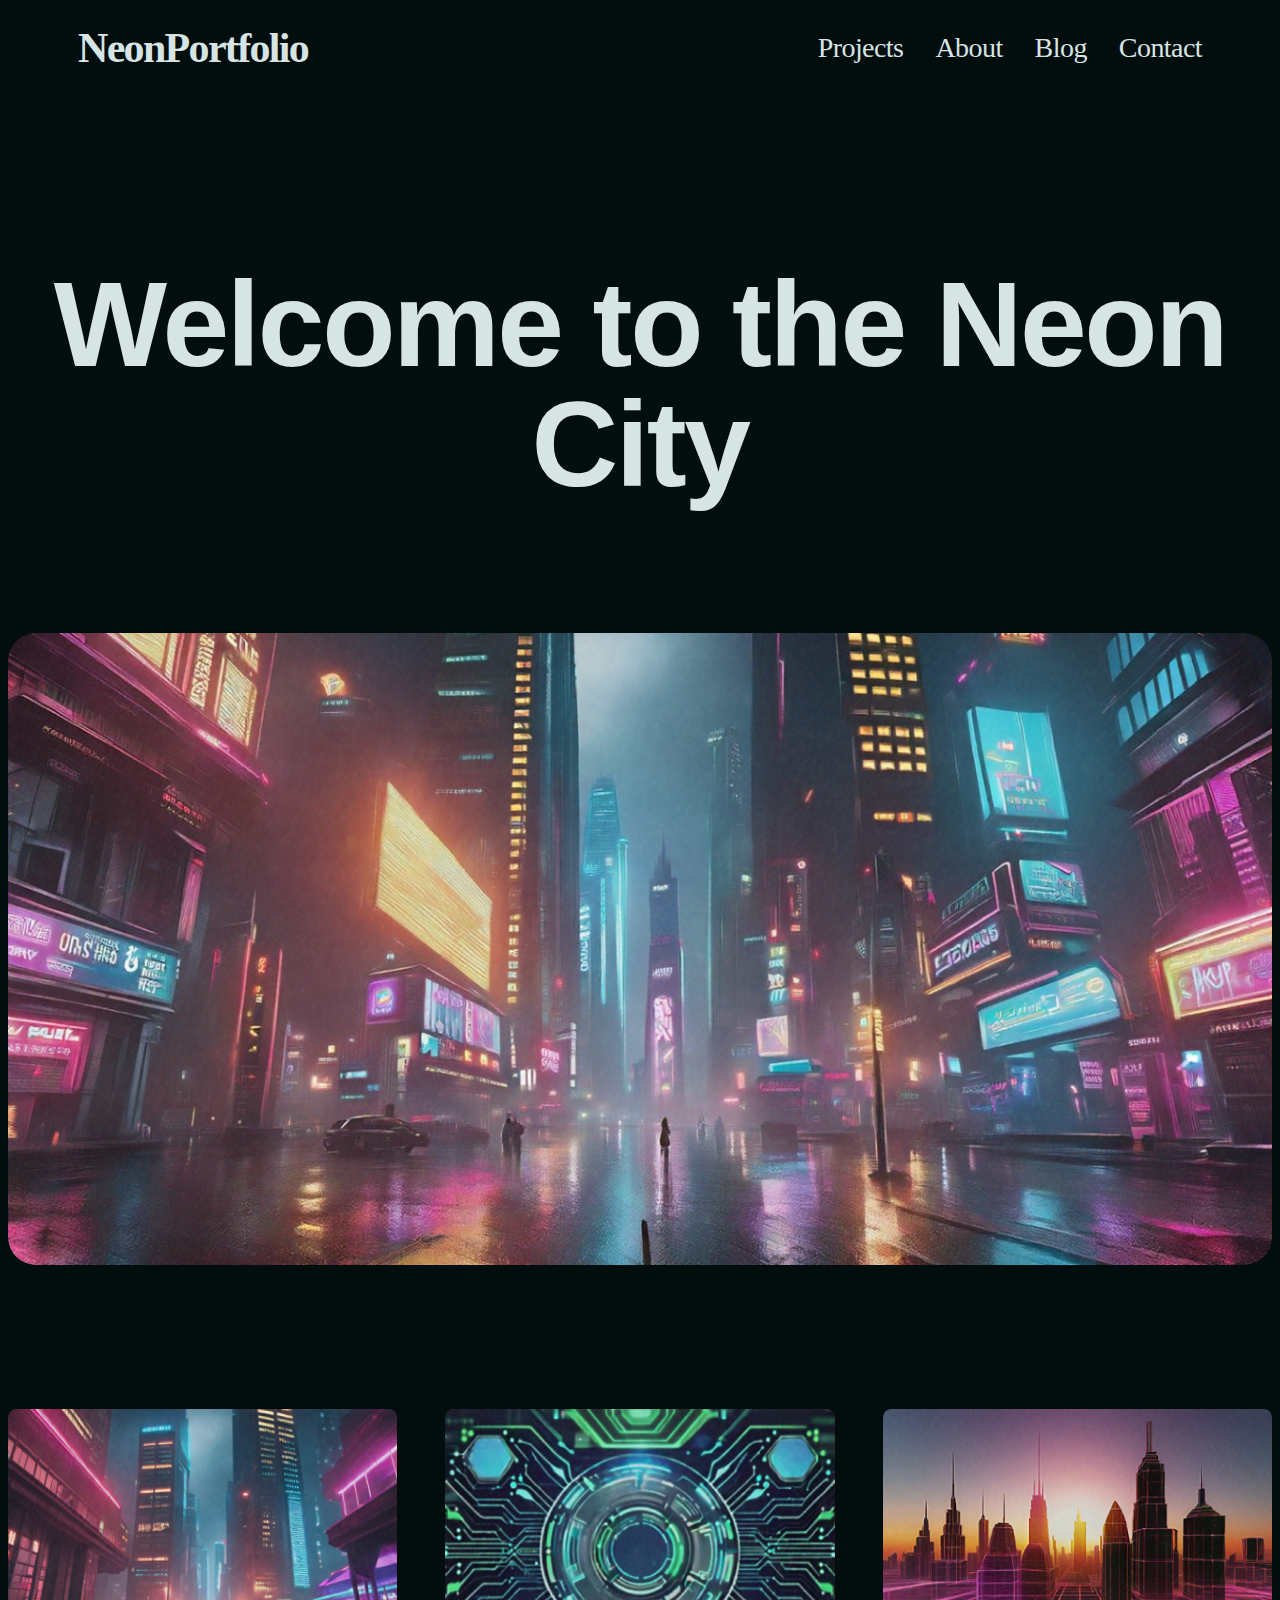
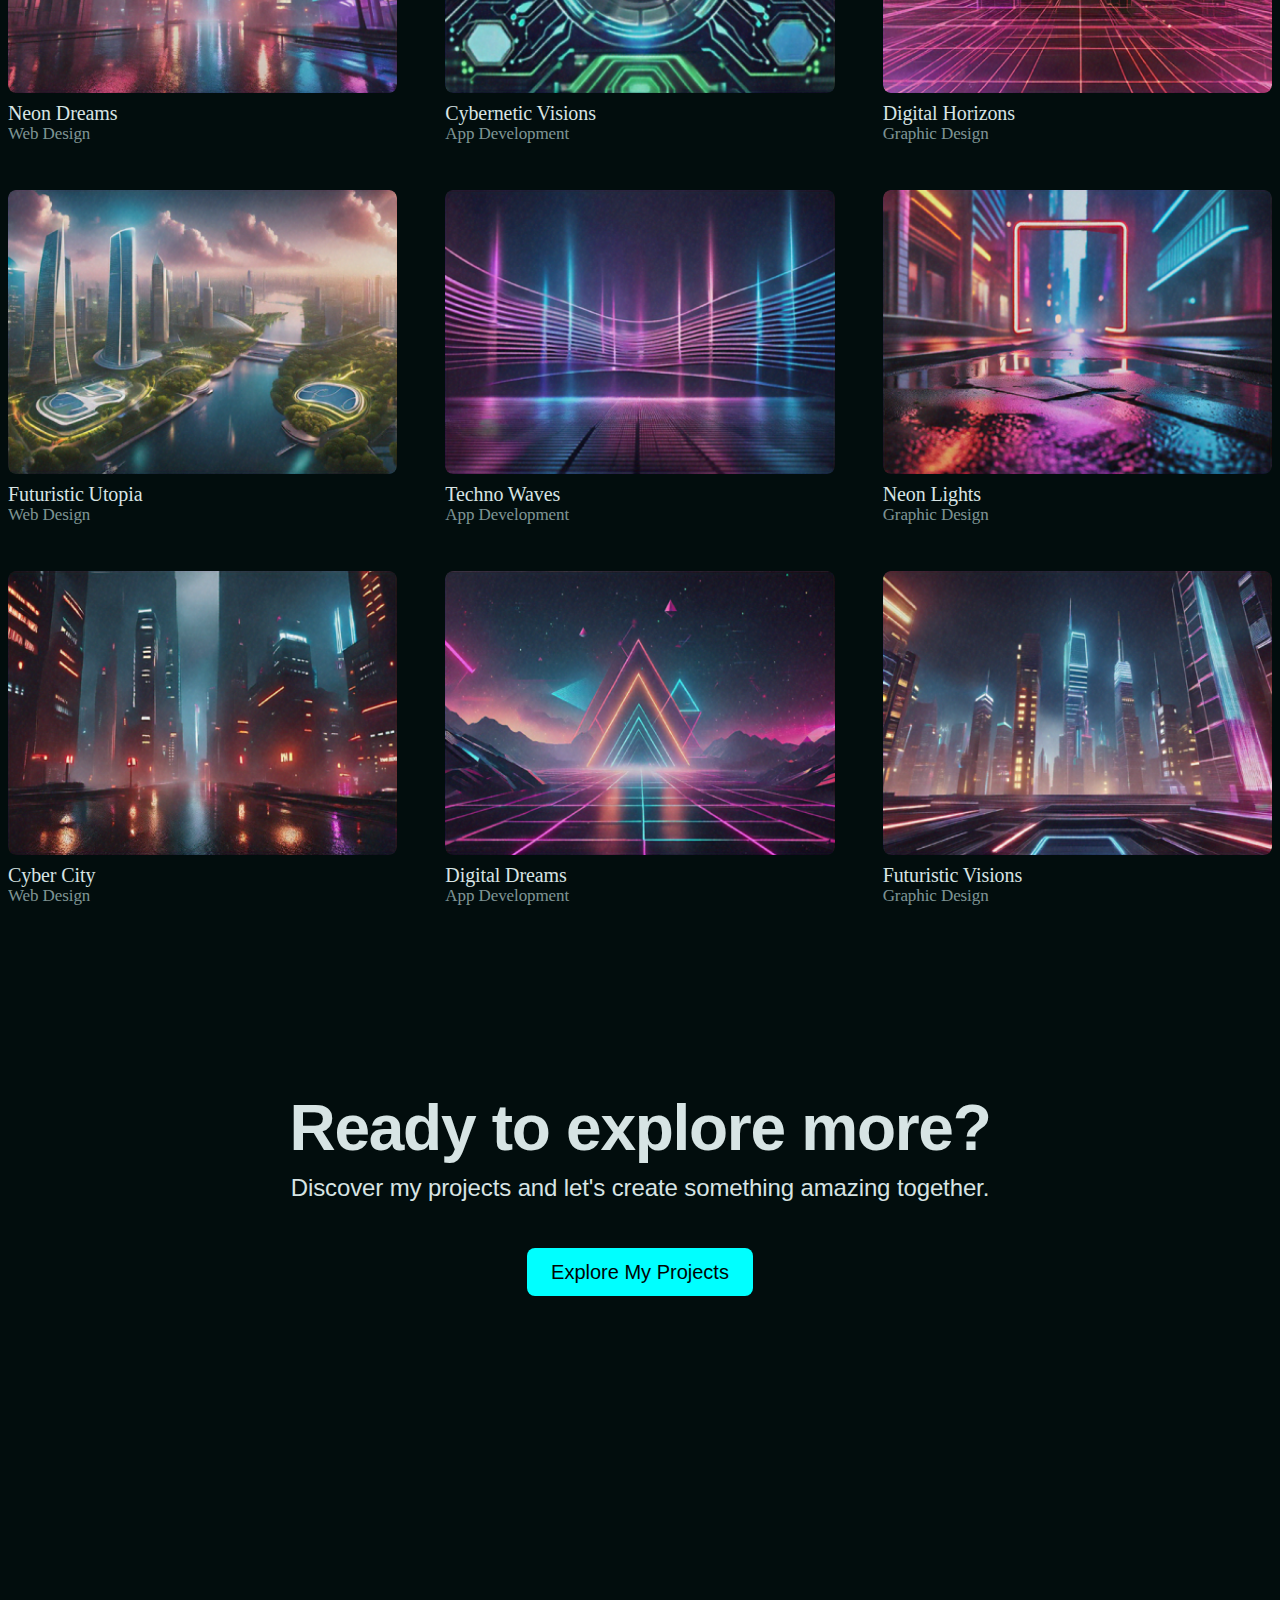
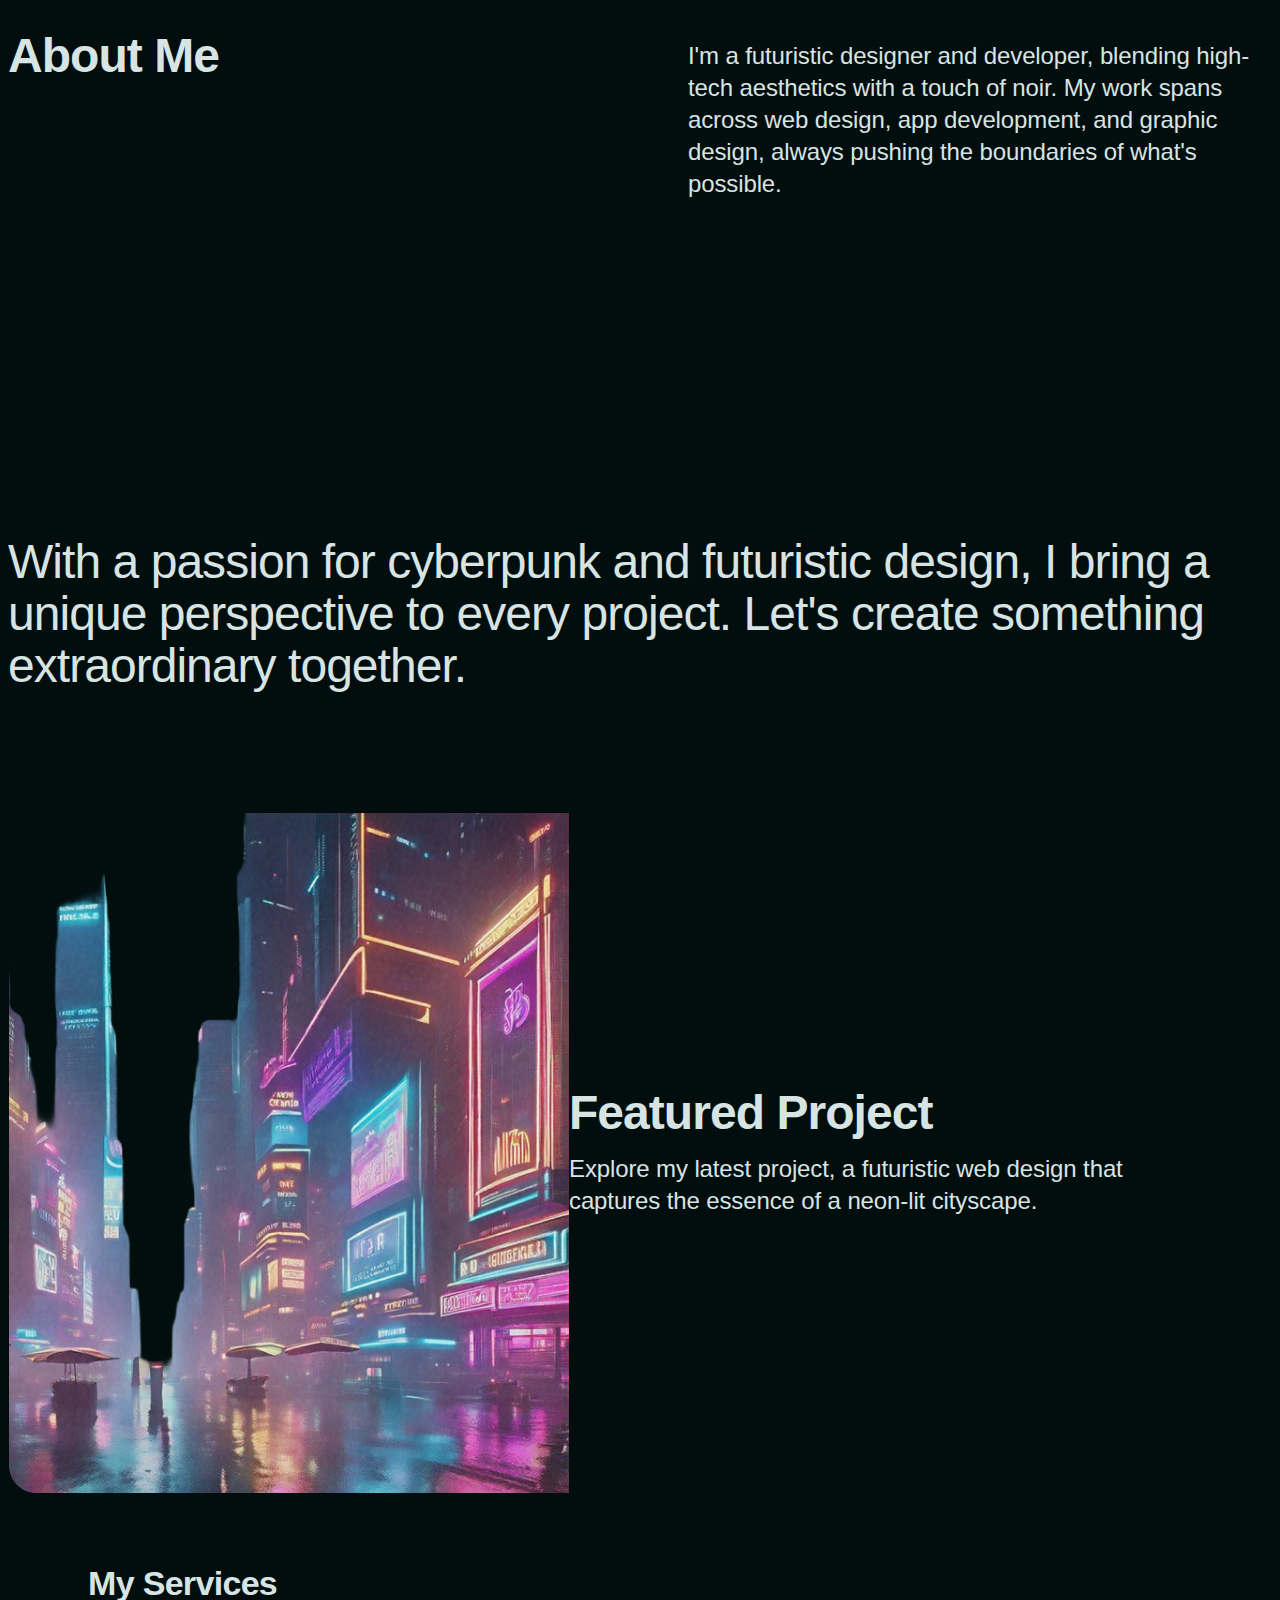
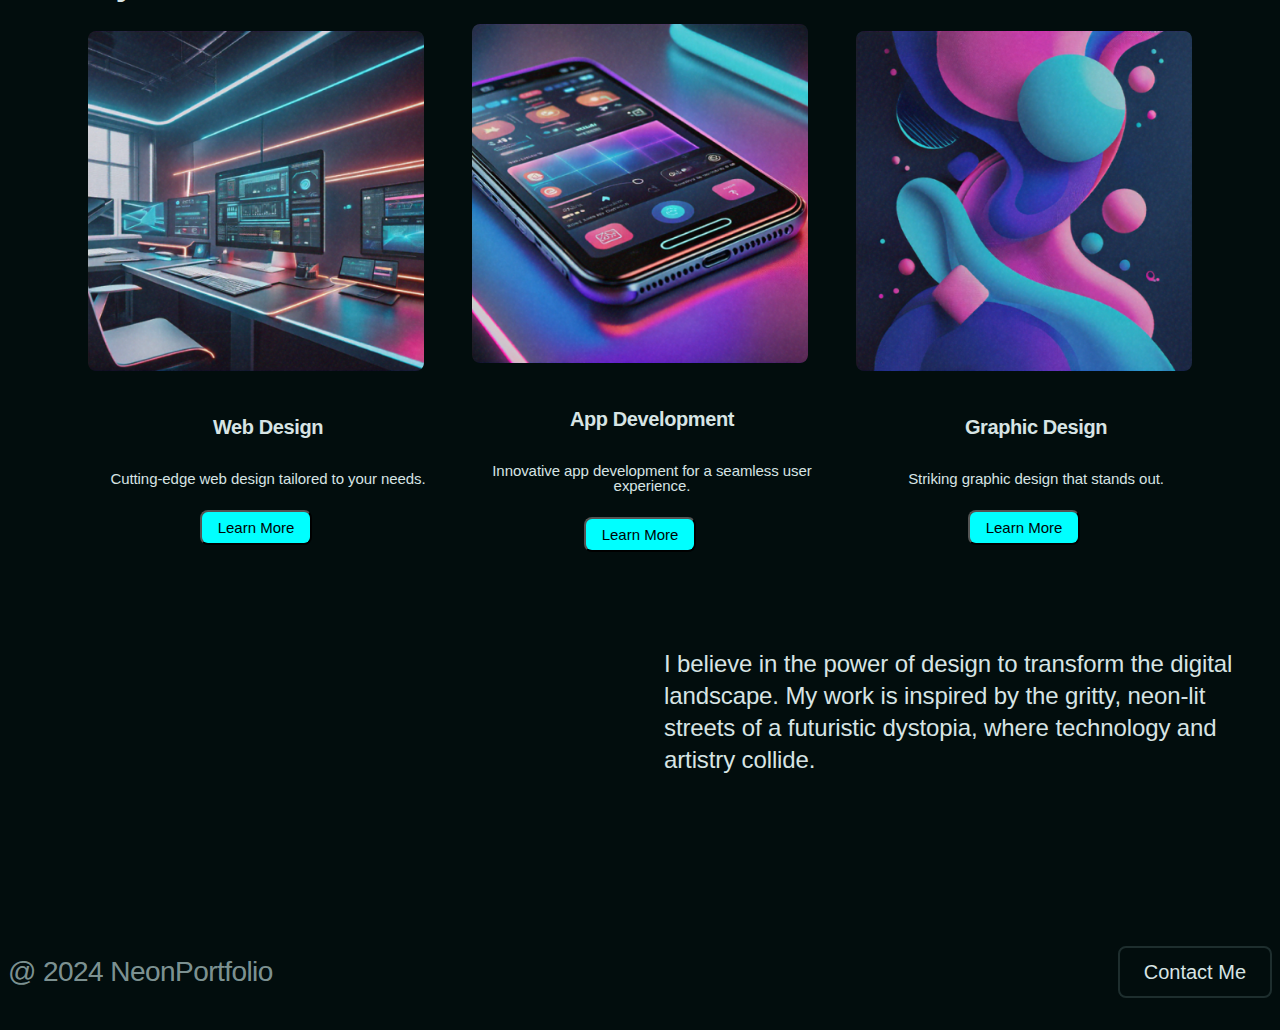
==== index.html @ e2d2ec28 "update" ====
<!DOCTYPE html>
<html lang="en">
<head>
    <meta charset="UTF-8">
    <meta name="viewport" content="width=device-width, initial-scale=1.0">
    <title>Capstone Project</title>
    <link rel="stylesheet" href="style.css">
</head>
<body>
        <header class="header-container">
          <nav class="main-header">
              <h1 class="brand-logo">NeonPortfolio</h1>
              <div class="nav-links" role="navigation">
                  <a href="#projects" class="nav-link">Projects</a>
                  <a href="#about" class="nav-link">About</a>
                  <a href="#blog" class="nav-link">Blog</a>
                  <a href="#contact" class="nav-link">Contact</a>
              </div>
              <div class="header-divider"></div>
          </nav>
        </header>        
        <section class="hero-section">
          <h1 class="hero-title">Welcome to the Neon City</h1>
          <img 
              src="Images/img4.png" 
              alt="Neon city landscape view" 
              class="hero-image" 
              loading="lazy" 
          />
        </section>        
        <div class="project-grid">
            <div class="project-row">
              <article class="project-card">
                <img src="Images/img7.png" alt="Neon Dreams project showcase" class="project-image" />
                <div class="project-info">
                  <h2 class="project-title">Neon Dreams</h2>
                  <p class="project-category">Web Design</p>
                </div>
              </article>
              <article class="project-card">
                <img src="Images/img9.png" alt="Cybernetic Visions project showcase" class="project-image" />
                <div class="project-info">
                  <h2 class="project-title">Cybernetic Visions</h2>
                  <p class="project-category">App Development</p>
                </div>
              </article>
              <article class="project-card" >
                <img src="Images/img6.png" alt="Digital Horizons project showcase" class="project-image" />
                <div class="project-info">
                  <h2 class="project-title">Digital Horizons</h2>
                  <p class="project-category">Graphic Design</p>
                </div>
              </article>
            </div>
            <div class="project-row">
              <article class="project-card">
                <img src="Images/img12.png" alt="Futuristic Utopia project showcase" class="project-image" />
                <div class="project-info">
                  <h2 class="project-title">Futuristic Utopia</h2>
                  <p class="project-category">Web Design</p>
                </div>
              </article>
              <article class="project-card">
                <img src="Images/img13.png" alt="Techno Waves project showcase" class="project-image" />
                <div class="project-info">
                  <h2 class="project-title">Techno Waves</h2>
                  <p class="project-category">App Development</p>
                </div>
              </article>
              <article class="project-card">
                <img src="Images/img1.png" alt="Neon Lights project showcase" class="project-image" />
                <div class="project-info">
                  <h2 class="project-title">Neon Lights</h2>
                  <p class="project-category">Graphic Design</p>
                </div>
              </article>
            </div>
            <div class="project-row">
              <article class="project-card" >
                <img src="Images/img5.png" alt="Cyber City project showcase" class="project-image" />
                <div class="project-info">
                  <h2 class="project-title">Cyber City</h2>
                  <p class="project-category">Web Design</p>
                </div>
              </article>
              <article class="project-card">
                <img src="Images/img11.png" alt="Digital Dreams project showcase" class="project-image" />
                <div class="project-info">
                  <h2 class="project-title">Digital Dreams</h2>
                  <p class="project-category">App Development</p>
                </div>
              </article>
              <article class="project-card">
                <img src="Images/img2.png" alt="Futuristic Visions project showcase" class="project-image" />
                <div class="project-info">
                  <h2 class="project-title">Futuristic Visions</h2>
                  <p class="project-category">Graphic Design</p>
                </div>
              </article>
            </div>
          </div>

          <section class="cta-section">
            <h2 class="cta-title">Ready to explore more?</h2>
            <p class="cta-description">Discover my projects and let's create something amazing together.</p>
            <a href="#projects" class="cta-button">Explore My Projects</a>
          </section>

        <section class="about-section">
            <div class="text-container">
              <div class="content-wrapper">
                <h2 class="heading">About Me</h2>
                <p class="description">
                  I'm a futuristic designer and developer, blending high-tech aesthetics
                  with a touch of noir. My work spans across web design, app development,
                  and graphic design, always pushing the boundaries of what's possible.
                </p>
              </div>
              <div class="section-divider"></div>
            </div>
          </section>

          <section class="about-section">
            <div class="about-description">
              With a passion for cyberpunk and futuristic design, I bring a unique perspective to every project. Let's create something extraordinary together.
            </div>
            <div class="content-spacer"></div>
          </section>

          <section class="feature-card-container-1">
            <div class="feature-card-1">
              <div class="project-image-wrapper-1">
                <img
                  loading="lazy"
                  src="Images/img14.png"
                  class="project-image-1"
                  alt="Futuristic web design featuring a neon-lit cityscape"
                />
              </div>
              <div class="content-wrapper-1">
                <h2 class="project-title-1">Featured Project</h2>
                <p class="project-description-1">
                  Explore my latest project, a futuristic web design that captures the
                  essence of a neon-lit cityscape.
                </p>
              </div>
            </div>
          </section>

          <div class="services-section">
            <div class="services-wrapper">
              <div class="services-content">
                <h2 class="services-heading">My Services</h2>
                <div class="services-grid">
                  <div class="service-card">
                    <img
                      loading="lazy"
                      src="Images/img8.png"
                      class="service-image"
                      alt="Web Design Service Illustration"
                    />
                    <div class="service-text">
                      <h3 class="service-title">Web Design</h3>
                      <p class="service-description">
                        Cutting-edge web design tailored to your needs.
                      </p>
                    </div>
                    <button class="service-button">Learn More</button>
                  </div>
                  <div class="service-card">
                    <img
                      loading="lazy"
                      src="Images/img3.png"
                      class="service-image"
                      alt="App Development Service Illustration"
                    />
                    <div class="service-text">
                      <h3 class="service-title">App Development</h3>
                      <p class="service-description">
                        Innovative app development for a seamless user experience.
                      </p>
                    </div>
                    <button class="service-button" >Learn More</button>
                  </div>
                  <div class="service-card">
                    <img
                      loading="lazy"
                      src="Images/img10.png"
                      class="service-image"
                      alt="Graphic Design Service Illustration"
                    />
                    <div class="service-text">
                      <h3 class="service-title">Graphic Design</h3>
                      <p class="service-description">
                        Striking graphic design that stands out.
                      </p>
                    </div>
                    <button class="service-button">Learn More</button>
                  </div>
                </div>
              </div>
              <div class="section-divider"></div>
            </div>
          </div>

          <div class="portfolio-section">
            <div class="content-spacer" role="presentation"></div>
            <div class="portfolio-description">
              I believe in the power of design to transform the digital landscape. My work is inspired by the gritty, neon-lit streets of a futuristic dystopia, where technology and artistry collide.
            </div>
          </div>
          <footer class="footer">
            <p class="copyright">@ 2024 NeonPortfolio</p>
            <a href="#contact" class="contact-button">Contact Me</a>
          </footer>
</body>
</html>
---- style.css ----
.header-container {
  display: flex;
  flex-direction: column;
  color: rgb(215, 228, 228);
  padding: 0 70px;
}
.main-header {
  background-color: rgb(2, 13, 13);
  position: relative;
  display: flex;
  align-items: center;
  justify-content: space-between;
  padding: 16px 0;
}
.brand-logo {
  align-self: stretch;
  min-height: 48px;
  gap: 12px;
  letter-spacing: -1.68px;
  margin: auto 0;
  font-family: Source Serif 4;
  font-weight: 600;
  font-size: 42px;
}
.nav-links {
  align-self: stretch;
  display: flex;
  min-width: 240px;
  align-items: start;
  gap: 32px;
  letter-spacing: -0.56px;
  margin: auto 0;
  font-family: Roboto Serif;
  font-size: 28px;
  font-weight: 400;
}
.nav-link {
  cursor: pointer;
  text-decoration: none;
  color: inherit;
}
.nav-link:hover{
  scale:1.1;
  color: aqua;
}
.header-divider {
  position: absolute;
  left: -80px;
  right: -80px;
  bottom: 0;
  width: 1504px;
  border: 2px solid rgba(255, 255, 255, 0);
}
.hero-section {
  background-color: rgba(2, 13, 13, 1);
  display: flex;
  flex-direction: column;
  color: rgba(215, 228, 228, 1);
  text-align: center;
  letter-spacing: -2.4px;
  justify-content: flex-start;
  padding: 96px 0;
  font: 700 120px/120px Roboto Serif, -apple-system, Roboto, Helvetica, sans-serif;
}
.hero-title {
  max-width: 100%;
  line-height: 120px;
  font-size: 120px;
  font-weight: 700;
  letter-spacing: -2%;
}
.hero-title:hover{
  scale:1.1;
  color:bisque;
}
.hero-image {
  width: 100%;
  border-radius: 28px;
  margin: 48px 0 0;
}
.project-grid {
  display: flex;
  flex-direction: column;
  font-family:Public Sans;
  font-weight: 400;
  justify-content: start;
}
.project-row {
  background-color: rgba(2, 13, 13, 1);
  display: flex;
  width: 100%;
  align-items: start;
  gap: 40px 48px;
  overflow: hidden;
  justify-content: start;
  flex-wrap: wrap;
  padding: 48px 0;
}
.project-row:not(:first-child) {
  padding-top: 0;
}
.project-card {
  display: flex;
  min-width: 240px;
  min-height: 333px;
  flex-direction: column;
  justify-content: start;
  flex: 1;
  flex-basis: 0%;
}
.project-card:hover{
  scale:1.1
}
.project-image {
  width: 100%;
  border-radius: 8px;
  flex: 1;
}
.project-info {
  display: flex;
  margin-top: 8px;
  width: 100%;
  flex-direction: column;
  justify-content: start;
}
.project-title {
  color: rgba(215, 228, 228, 1);
  font-size: 20px;
  line-height: 1.2;
  letter-spacing: -0.1px;
  font-family:Public Sans;
  font-weight: 400;
}
.project-category {
  color: rgba(209, 235, 235, 0.62);
  font-size: 17px;
  line-height: 1;
  letter-spacing: -0.09px;
  font-family:Public Sans;
  font-weight: 400;
}
p{
    padding: 0%;
    margin: 0%;
}
h2{
    padding: 0%;
    margin: 0%;
}
body{
  background-color:  rgba(2, 13, 13, 1);
}
.cta-section {
  text-align: center;
  padding: 96px 0;
  }
  .cta-title {
  font: 700 64px/1 Roboto Serif, sans-serif;
  letter-spacing: -1.28px;
  color: rgba(215, 228, 228, 1);
  padding-top: 48px;
  }
  .cta-description {
  font: 400 24px/1 Public Sans, sans-serif;
  letter-spacing: -0.12px;
  color: rgba(215, 228, 228, 1);
  margin-top: 16px;
  }
  .cta-button {
  display: inline-block;
  background-color: rgba(0, 255, 255, 1);
  color: rgba(0, 5, 5, 1);
  padding: 12px 24px;
  border-radius: 8px;
  font: 500 20px/1.2 Public Sans, sans-serif;
  text-decoration: none;
  margin-top: 48px;
  }
  .cta-button:hover{
    scale:1.1
  }
  .about-section {
    display: flex;
    flex-direction: column;
    align-items: end;
    color: rgb(215, 228, 228);
    padding: 0 70px;
  }
  .text-container {
    background-color: rgb(2, 13, 13);
    position: relative;
    display: flex;
    width: 100%;
    align-items: start;
    gap: 40px 96px;
    justify-content: start;
    padding: 96px 0;
  }
  .content-wrapper {
    display: flex;
    min-width: 240px;
    align-items: start;
    gap: 40px 96px;
    justify-content: start;
    flex-wrap: wrap;
    flex: 1;
    flex-basis: 0%;
    padding: 48px 0;
  }
  .heading {
    letter-spacing: -0.96px;
    flex: 1;
    flex-basis: 0%;
    font: 700 48px/1 "Roboto Serif", sans-serif;
  }
  .description {
    min-width: 240px;
    padding-top: 8px;
    letter-spacing: -0.12px;
    flex: 1;
    font: 400 24px/32px "Public Sans", -apple-system, Roboto, Helvetica, sans-serif;
  }
  .section-divider {
    position: absolute;
    display: flex;
    min-width: 240px;
    height: 0;
    left: -96px;
    right: -96px;
    bottom: 0;
    width: 1536px;
    border: 2px solid rgba(255, 255, 255, 0);
  }
  .about-section {
    background: rgba(2, 13, 13, 1);
    display: flex;
    overflow: hidden;
    padding: 96px 0;
    justify-content: flex-start;
    flex-wrap: wrap;
  }
  .about-description {
    color: rgba(215, 228, 228, 1);
    font: 400 48px/52px Roboto Serif, -apple-system, Roboto, Helvetica, sans-serif;
    letter-spacing: -0.96px;
    align-self: flex-start;
    flex: 1;
    flex-basis: 0%;
  } 
  .content-spacer {
    display: flex;
    min-width: 240px;
    width: 672px;
    height: 312px;
    flex: 1;
    flex-basis: 0%;
  }
  .feature-card-container-1 {
    background-color: rgba(2, 13, 13, 1);
    display: flex;
    align-items: center;
    justify-content: flex-start;
    padding: 24px 0;
}
.feature-card-1 {
    border-radius: 28px;
    display: flex;
    width: 100%;
    padding-right: 64px;
    align-items: center;
    overflow: hidden;
    justify-content: flex-start;
    flex-wrap: wrap;
    flex: 1;
    flex-basis: 0%;
    margin: auto 0;
    border: 1px solid transparent;
    min-width: 240px;
}
.project-image-wrapper-1 {
    align-self: stretch;
    display: flex;
    flex-direction: column;
    overflow: hidden;
    width: 560px;
    margin: auto 0;
    min-width: 240px;
}
.project-image-1 {
    width: 100%;
}
.content-wrapper-1 {
    align-self: stretch;
    display: flex;
    flex-direction: column;
    color: rgba(215, 228, 228, 1);
    justify-content: flex-start;
    flex: 1;
    flex-basis: 0%;
    margin: auto 0;
    min-width: 240px;
}
.project-title-1 {
    letter-spacing: -0.96px;
    font: 700 48px/1 Domine, sans-serif;
}
.project-description-1 {
    letter-spacing: -0.12px;
    margin-top: 16px;
    font: 400 24px/32px Public Sans, -apple-system, Roboto, Helvetica, sans-serif;
}
.services-section {
  display: flex;
  flex-direction: column;
  align-items: start;
  padding: 0 80px;
}
.services-wrapper {
  background-color: rgb(2, 13, 13);
  position: relative;
  display: flex;
  width: 100%;
  flex-direction: column;
  justify-content: start;
  padding: 48px 0;
}
.services-content {
  display: flex;
  width: 100%;
  flex-direction: column;
  justify-content: start;
}
.services-heading {
  color: rgb(215, 228, 228);
  letter-spacing: -0.68px;
  font: 700 34px/1 "Roboto Serif", sans-serif;
}
.services-grid {
  display: flex;
  margin-top: 24px;
  width: 100%;
  align-items: center;
  gap: 40px 48px;
  justify-content: start;
  flex-wrap: wrap;
}
.service-card {
  align-self: stretch;
  display: flex;
  min-width: 240px;
  flex-direction: column;
  justify-content: start;
  flex: 1;
  flex-basis: 0%;
  margin: auto 0;
}
.service-card:hover{
  scale:1.1
}
.service-image {
  width: 100%;
  border-radius: 8px;
}
.service-text {
  display: flex;
  margin-top: 24px;
  width: 100%;
  flex-direction: column;
  color: rgb(215, 228, 228);
  text-align: center;
  justify-content: start;
  padding: 0 12px;
}
.service-title {
  letter-spacing: -0.4px;
  font: 700 20px/1.2 "Roboto Serif", -apple-system, Roboto, Helvetica, sans-serif;
}
.service-description {
  letter-spacing: -0.07px;
  margin-top: 12px;
  font: 400 15px/1 "Public Sans", sans-serif;
}
.service-button {
  align-self: center;
  border-radius: 8px;
  background-color: rgb(0, 255, 255);
  margin-top: 24px;
  color: rgb(0, 5, 5);
  padding: 8px 16px;
  font: 500 15px/1 "Public Sans", sans-serif;
  cursor: pointer;
}
.service-button:hover{
  scale:1.1
}
.portfolio-section {
  background: rgba(2, 13, 13, 1);
  display: flex;
  gap: 40px 48px;
  color: rgba(215, 228, 228, 1);
  letter-spacing: -0.12px;
  justify-content: flex-start;
  flex-wrap: wrap;
  padding: 48px 0;
  font: 400 24px/32px Public Sans, -apple-system, Roboto, Helvetica, sans-serif;
}
.content-spacer {
  align-self: flex-start;
  display: flex;
  min-width: 240px;
  width: 648px;
  height: 154px;
  flex: 1;
  flex-basis: 0%;
}
.portfolio-description {
  flex: 1;
  flex-basis: 0%;
}
.footer {
  display: flex;
  justify-content: space-between;
  align-items: center;
  padding: 96px 0 24px;
}
.copyright {
  color: rgba(209, 235, 235, 0.62);
  font: 400 28px/1 Roboto Serif, sans-serif;
  letter-spacing: -0.56px;
}
.contact-button {
  color: rgba(215, 228, 228, 1);
  padding: 12px 24px;
  border-radius: 8px;
  font: 500 20px/1.2 Public Sans, sans-serif;
  border: 2px solid rgba(145, 182, 182, 0.2);
  text-decoration: none;
}
.contact-button:hover{
  scale:1.2
}
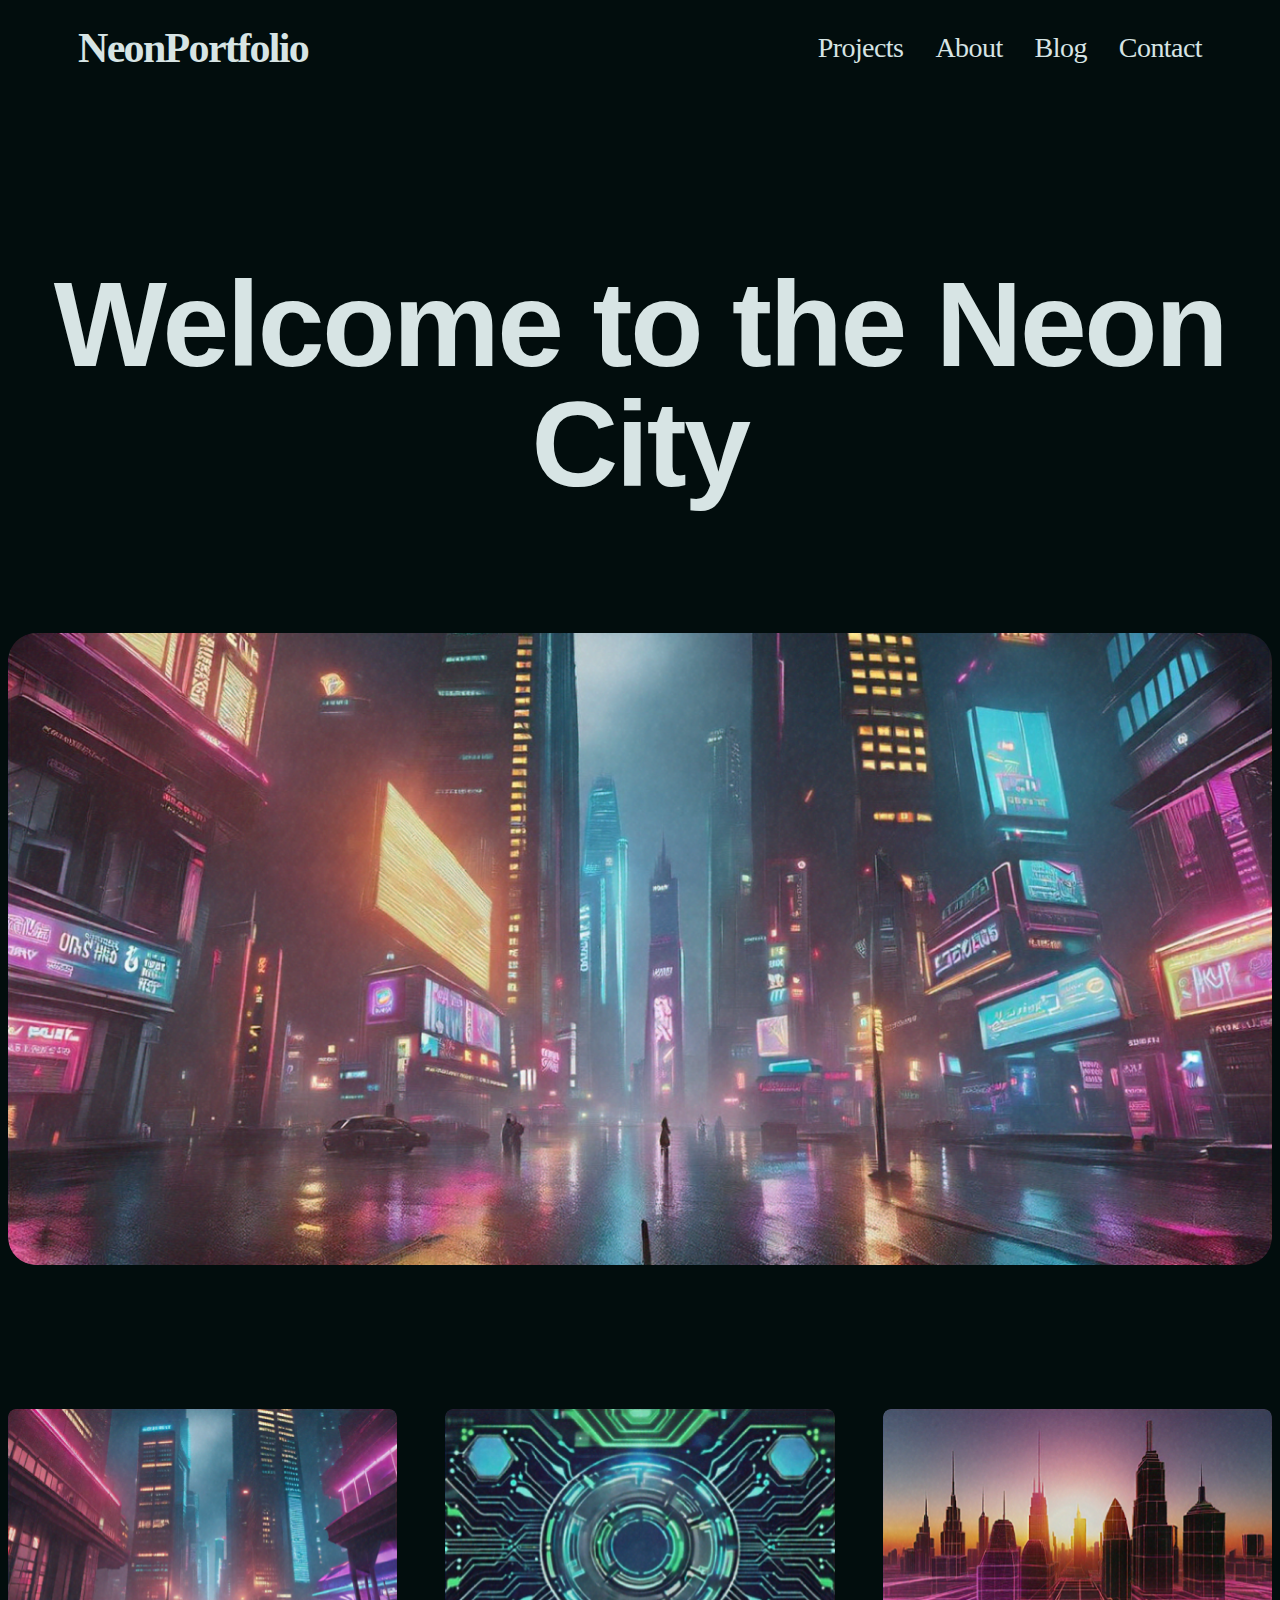
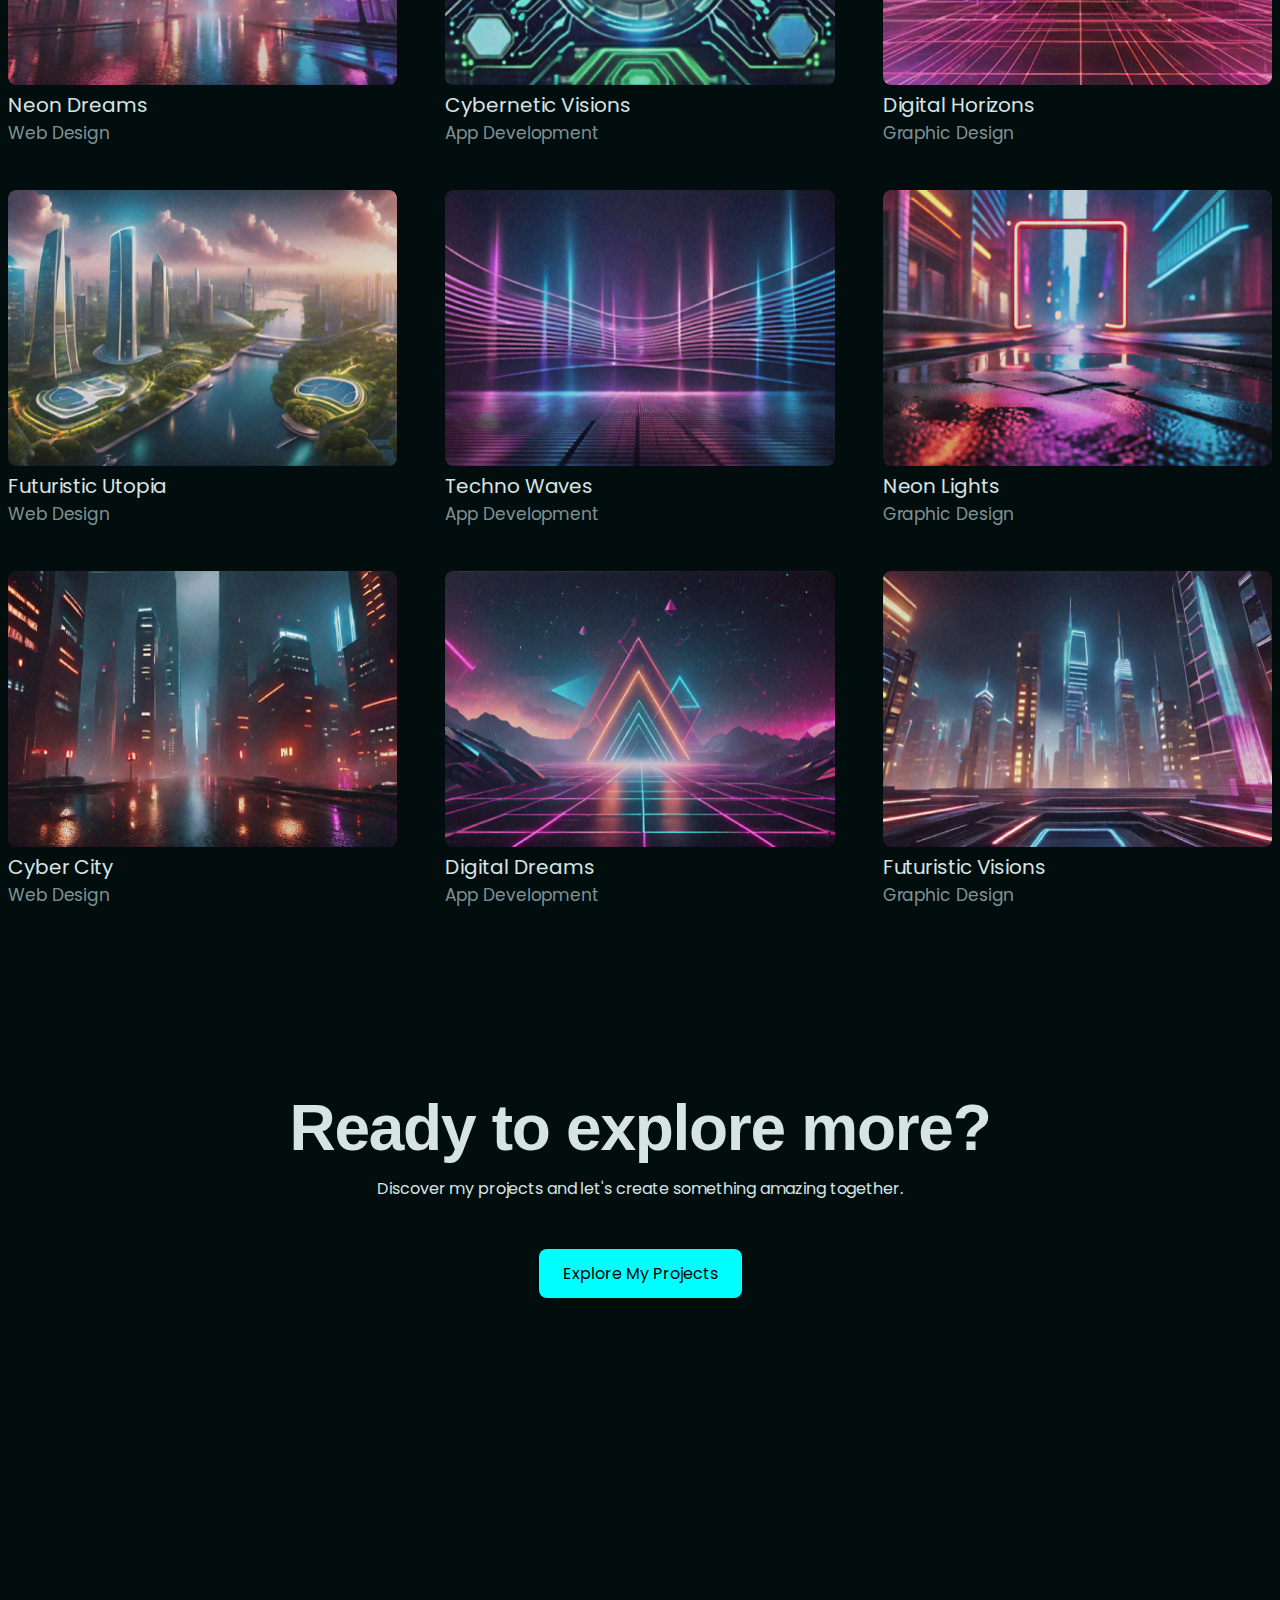
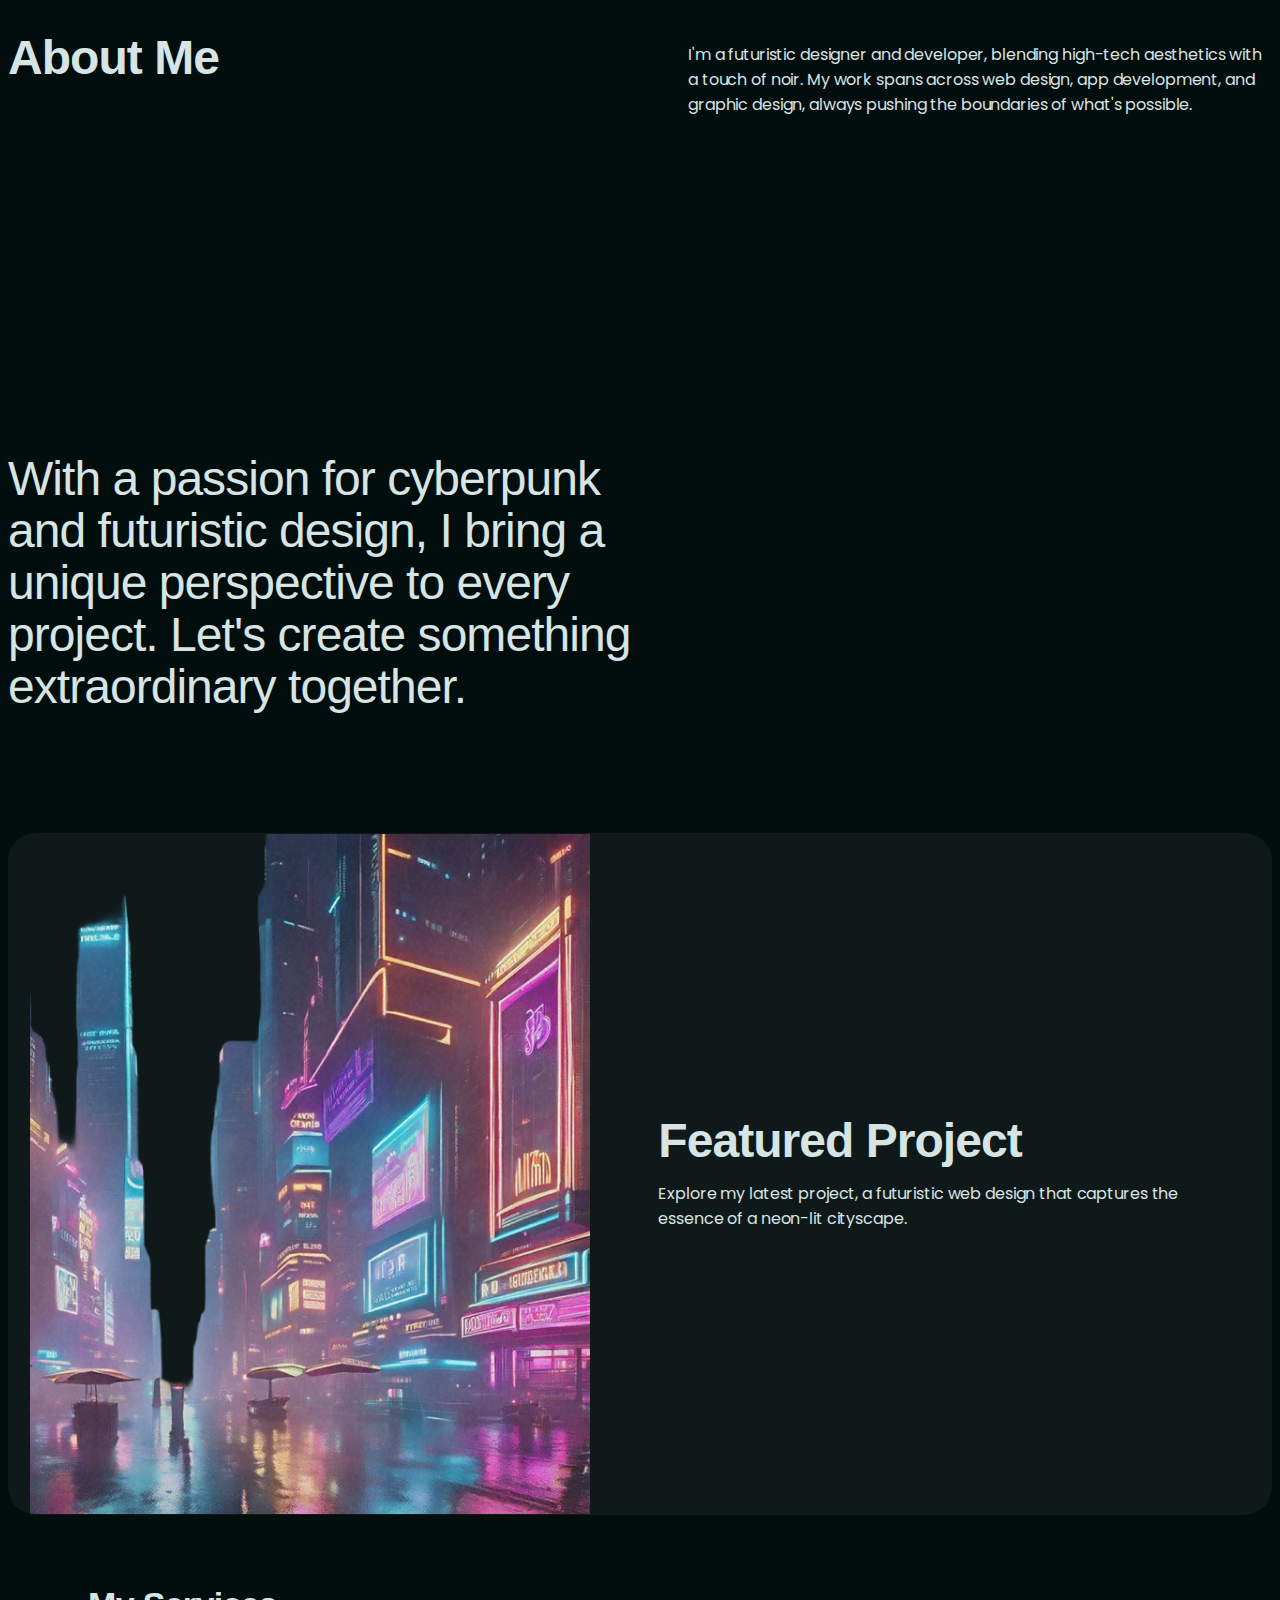
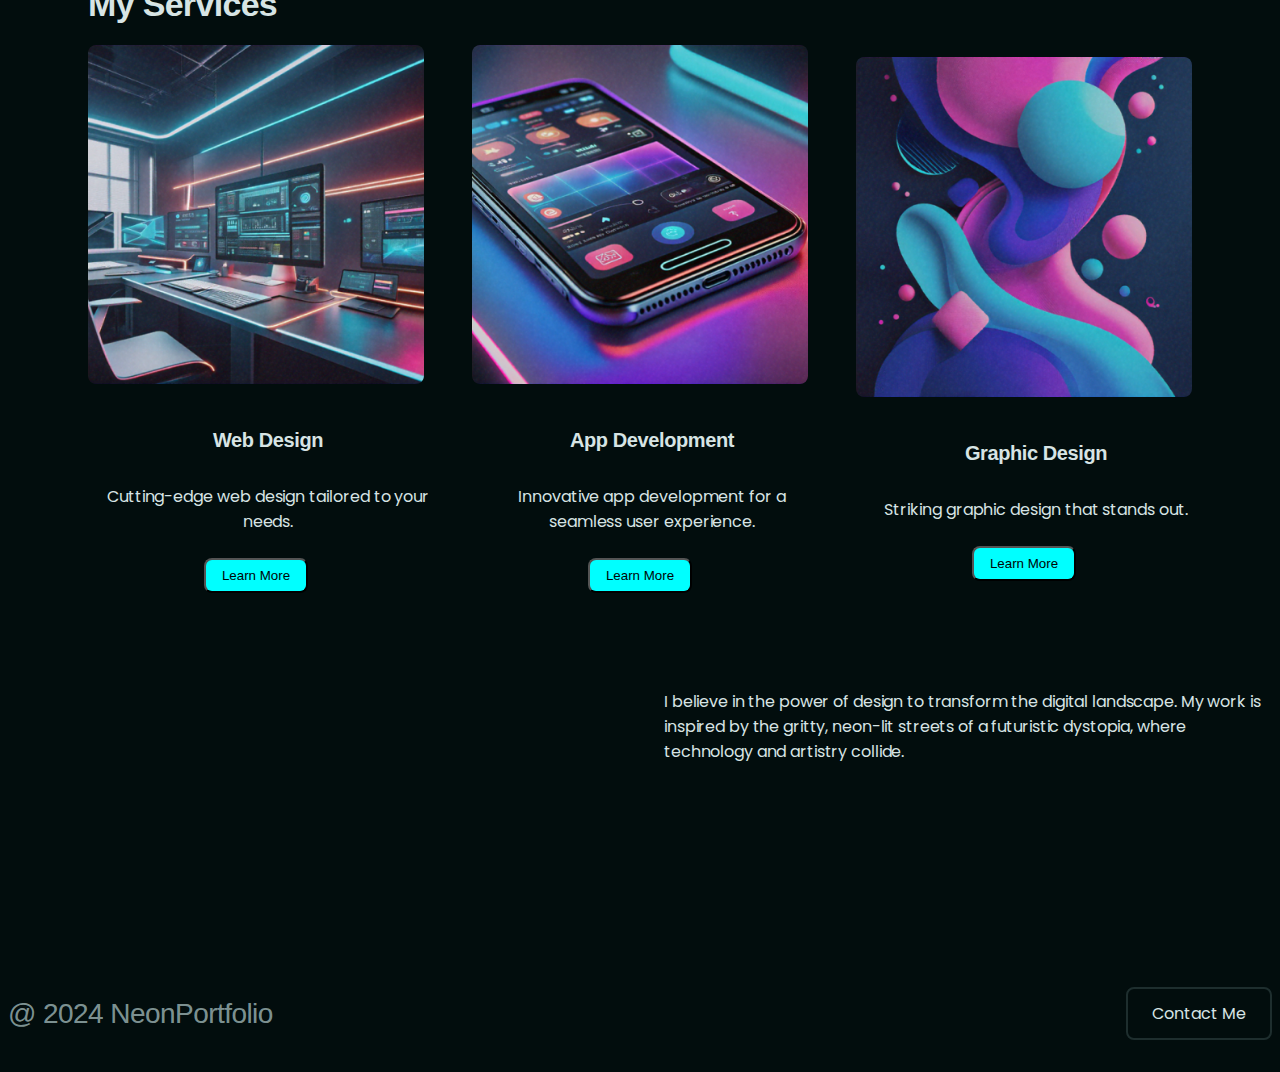
==== commit e9e2b28e: "Second commit" ====
--- a/index.html
+++ b/index.html
@@ -1,217 +1,205 @@
 <!DOCTYPE html>
 <html lang="en">
+
 <head>
-    <meta charset="UTF-8">
-    <meta name="viewport" content="width=device-width, initial-scale=1.0">
-    <title>Capstone Project</title>
-    <link rel="stylesheet" href="style.css">
+  <meta charset="UTF-8">
+  <meta name="viewport" content="width=device-width, initial-scale=1.0">
+  <link rel="preconnect" href="https://fonts.googleapis.com">
+  <link rel="preconnect" href="https://fonts.gstatic.com" crossorigin>
+  <link
+    href="https://fonts.googleapis.com/css2?family=Poppins:ital,wght@0,100;0,200;0,300;0,400;0,500;0,600;0,700;0,800;0,900;1,100;1,200;1,300;1,400;1,500;1,600;1,700;1,800;1,900&display=swap"
+    rel="stylesheet">
+  <title>Capstone Project</title>
+  <link rel="stylesheet" href="style.css">
 </head>
+
 <body>
-        <header class="header-container">
-          <nav class="main-header">
-              <h1 class="brand-logo">NeonPortfolio</h1>
-              <div class="nav-links" role="navigation">
-                  <a href="#projects" class="nav-link">Projects</a>
-                  <a href="#about" class="nav-link">About</a>
-                  <a href="#blog" class="nav-link">Blog</a>
-                  <a href="#contact" class="nav-link">Contact</a>
-              </div>
-              <div class="header-divider"></div>
-          </nav>
-        </header>        
-        <section class="hero-section">
-          <h1 class="hero-title">Welcome to the Neon City</h1>
-          <img 
-              src="Images/img4.png" 
-              alt="Neon city landscape view" 
-              class="hero-image" 
-              loading="lazy" 
-          />
-        </section>        
-        <div class="project-grid">
-            <div class="project-row">
-              <article class="project-card">
-                <img src="Images/img7.png" alt="Neon Dreams project showcase" class="project-image" />
-                <div class="project-info">
-                  <h2 class="project-title">Neon Dreams</h2>
-                  <p class="project-category">Web Design</p>
-                </div>
-              </article>
-              <article class="project-card">
-                <img src="Images/img9.png" alt="Cybernetic Visions project showcase" class="project-image" />
-                <div class="project-info">
-                  <h2 class="project-title">Cybernetic Visions</h2>
-                  <p class="project-category">App Development</p>
-                </div>
-              </article>
-              <article class="project-card" >
-                <img src="Images/img6.png" alt="Digital Horizons project showcase" class="project-image" />
-                <div class="project-info">
-                  <h2 class="project-title">Digital Horizons</h2>
-                  <p class="project-category">Graphic Design</p>
-                </div>
-              </article>
+  <header class="header-container">
+    <nav class="main-header">
+      <h1 class="brand-logo">NeonPortfolio</h1>
+      <div class="nav-links" role="navigation">
+        <a href="#projects" class="nav-link">Projects</a>
+        <a href="#about" class="nav-link">About</a>
+        <a href="#blog" class="nav-link">Blog</a>
+        <a href="#contact" class="nav-link">Contact</a>
+      </div>
+      <div class="header-divider"></div>
+    </nav>
+  </header>
+  <section class="hero-section">
+    <h1 class="hero-title">Welcome to the Neon City</h1>
+    <img src="Images/img4.png" alt="Neon city landscape view" class="hero-image" loading="lazy" />
+  </section>
+  <div class="project-grid">
+    <div class="project-row">
+      <article class="project-card">
+        <img src="Images/img7.png" alt="Neon Dreams project showcase" class="project-image" />
+        <div class="project-info">
+          <h2 class="project-title">Neon Dreams</h2>
+          <p class="project-category">Web Design</p>
+        </div>
+      </article>
+      <article class="project-card">
+        <img src="Images/img9.png" alt="Cybernetic Visions project showcase" class="project-image" />
+        <div class="project-info">
+          <h2 class="project-title">Cybernetic Visions</h2>
+          <p class="project-category">App Development</p>
+        </div>
+      </article>
+      <article class="project-card">
+        <img src="Images/img6.png" alt="Digital Horizons project showcase" class="project-image" />
+        <div class="project-info">
+          <h2 class="project-title">Digital Horizons</h2>
+          <p class="project-category">Graphic Design</p>
+        </div>
+      </article>
+    </div>
+    <div class="project-row">
+      <article class="project-card">
+        <img src="Images/img12.png" alt="Futuristic Utopia project showcase" class="project-image" />
+        <div class="project-info">
+          <h2 class="project-title">Futuristic Utopia</h2>
+          <p class="project-category">Web Design</p>
+        </div>
+      </article>
+      <article class="project-card">
+        <img src="Images/img13.png" alt="Techno Waves project showcase" class="project-image" />
+        <div class="project-info">
+          <h2 class="project-title">Techno Waves</h2>
+          <p class="project-category">App Development</p>
+        </div>
+      </article>
+      <article class="project-card">
+        <img src="Images/img1.png" alt="Neon Lights project showcase" class="project-image" />
+        <div class="project-info">
+          <h2 class="project-title">Neon Lights</h2>
+          <p class="project-category">Graphic Design</p>
+        </div>
+      </article>
+    </div>
+    <div class="project-row">
+      <article class="project-card">
+        <img src="Images/img5.png" alt="Cyber City project showcase" class="project-image" />
+        <div class="project-info">
+          <h2 class="project-title">Cyber City</h2>
+          <p class="project-category">Web Design</p>
+        </div>
+      </article>
+      <article class="project-card">
+        <img src="Images/img11.png" alt="Digital Dreams project showcase" class="project-image" />
+        <div class="project-info">
+          <h2 class="project-title">Digital Dreams</h2>
+          <p class="project-category">App Development</p>
+        </div>
+      </article>
+      <article class="project-card">
+        <img src="Images/img2.png" alt="Futuristic Visions project showcase" class="project-image" />
+        <div class="project-info">
+          <h2 class="project-title">Futuristic Visions</h2>
+          <p class="project-category">Graphic Design</p>
+        </div>
+      </article>
+    </div>
+  </div>
+
+  <section class="cta-section">
+    <h2 class="cta-title">Ready to explore more?</h2>
+    <p class="cta-description">Discover my projects and let's create something amazing together.</p>
+    <a href="#projects" class="cta-button">Explore My Projects</a>
+  </section>
+
+  <section class="about-section">
+    <div class="text-container">
+      <div class="content-wrapper">
+        <h2 class="heading">About Me</h2>
+        <p class="description">
+          I'm a futuristic designer and developer, blending high-tech aesthetics
+          with a touch of noir. My work spans across web design, app development,
+          and graphic design, always pushing the boundaries of what's possible.
+        </p>
+      </div>
+      <div class="section-divider"></div>
+    </div>
+  </section>
+
+  <section class="about-section">
+    <div class="about-description">
+      With a passion for cyberpunk and futuristic design, I bring a unique perspective to every project. Let's create
+      something extraordinary together.
+    </div>
+    <div class="content-spacer"></div>
+  </section>
+
+  <section class="feature-card-container-1">
+    <div class="feature-card-1">
+      <div class="project-image-wrapper-1">
+        <img loading="lazy" src="Images/img14.png" class="project-image-1"
+          alt="Futuristic web design featuring a neon-lit cityscape" />
+      </div>
+      <div class="content-wrapper-1">
+        <h2 class="project-title-1">Featured Project</h2>
+        <p class="project-description-1">
+          Explore my latest project, a futuristic web design that captures the
+          essence of a neon-lit cityscape.
+        </p>
+      </div>
+    </div>
+  </section>
+
+  <div class="services-section">
+    <div class="services-wrapper">
+      <div class="services-content">
+        <h2 class="services-heading">My Services</h2>
+        <div class="services-grid">
+          <div class="service-card">
+            <img loading="lazy" src="Images/img8.png" class="service-image" alt="Web Design Service Illustration" />
+            <div class="service-text">
+              <h3 class="service-title">Web Design</h3>
+              <p class="service-description">
+                Cutting-edge web design tailored to your needs.
+              </p>
             </div>
-            <div class="project-row">
-              <article class="project-card">
-                <img src="Images/img12.png" alt="Futuristic Utopia project showcase" class="project-image" />
-                <div class="project-info">
-                  <h2 class="project-title">Futuristic Utopia</h2>
-                  <p class="project-category">Web Design</p>
-                </div>
-              </article>
-              <article class="project-card">
-                <img src="Images/img13.png" alt="Techno Waves project showcase" class="project-image" />
-                <div class="project-info">
-                  <h2 class="project-title">Techno Waves</h2>
-                  <p class="project-category">App Development</p>
-                </div>
-              </article>
-              <article class="project-card">
-                <img src="Images/img1.png" alt="Neon Lights project showcase" class="project-image" />
-                <div class="project-info">
-                  <h2 class="project-title">Neon Lights</h2>
-                  <p class="project-category">Graphic Design</p>
-                </div>
-              </article>
+            <button class="service-button">Learn More</button>
+          </div>
+          <div class="service-card">
+            <img loading="lazy" src="Images/img3.png" class="service-image"
+              alt="App Development Service Illustration" />
+            <div class="service-text">
+              <h3 class="service-title">App Development</h3>
+              <p class="service-description">
+                Innovative app development for a seamless user experience.
+              </p>
             </div>
-            <div class="project-row">
-              <article class="project-card" >
-                <img src="Images/img5.png" alt="Cyber City project showcase" class="project-image" />
-                <div class="project-info">
-                  <h2 class="project-title">Cyber City</h2>
-                  <p class="project-category">Web Design</p>
-                </div>
-              </article>
-              <article class="project-card">
-                <img src="Images/img11.png" alt="Digital Dreams project showcase" class="project-image" />
-                <div class="project-info">
-                  <h2 class="project-title">Digital Dreams</h2>
-                  <p class="project-category">App Development</p>
-                </div>
-              </article>
-              <article class="project-card">
-                <img src="Images/img2.png" alt="Futuristic Visions project showcase" class="project-image" />
-                <div class="project-info">
-                  <h2 class="project-title">Futuristic Visions</h2>
-                  <p class="project-category">Graphic Design</p>
-                </div>
-              </article>
+            <button class="service-button">Learn More</button>
+          </div>
+          <div class="service-card">
+            <img loading="lazy" src="Images/img10.png" class="service-image"
+              alt="Graphic Design Service Illustration" />
+            <div class="service-text">
+              <h3 class="service-title">Graphic Design</h3>
+              <p class="service-description">
+                Striking graphic design that stands out.
+              </p>
             </div>
+            <button class="service-button">Learn More</button>
           </div>
-
-          <section class="cta-section">
-            <h2 class="cta-title">Ready to explore more?</h2>
-            <p class="cta-description">Discover my projects and let's create something amazing together.</p>
-            <a href="#projects" class="cta-button">Explore My Projects</a>
-          </section>
-
-        <section class="about-section">
-            <div class="text-container">
-              <div class="content-wrapper">
-                <h2 class="heading">About Me</h2>
-                <p class="description">
-                  I'm a futuristic designer and developer, blending high-tech aesthetics
-                  with a touch of noir. My work spans across web design, app development,
-                  and graphic design, always pushing the boundaries of what's possible.
-                </p>
-              </div>
-              <div class="section-divider"></div>
-            </div>
-          </section>
-
-          <section class="about-section">
-            <div class="about-description">
-              With a passion for cyberpunk and futuristic design, I bring a unique perspective to every project. Let's create something extraordinary together.
-            </div>
-            <div class="content-spacer"></div>
-          </section>
-
-          <section class="feature-card-container-1">
-            <div class="feature-card-1">
-              <div class="project-image-wrapper-1">
-                <img
-                  loading="lazy"
-                  src="Images/img14.png"
-                  class="project-image-1"
-                  alt="Futuristic web design featuring a neon-lit cityscape"
-                />
-              </div>
-              <div class="content-wrapper-1">
-                <h2 class="project-title-1">Featured Project</h2>
-                <p class="project-description-1">
-                  Explore my latest project, a futuristic web design that captures the
-                  essence of a neon-lit cityscape.
-                </p>
-              </div>
-            </div>
-          </section>
-
-          <div class="services-section">
-            <div class="services-wrapper">
-              <div class="services-content">
-                <h2 class="services-heading">My Services</h2>
-                <div class="services-grid">
-                  <div class="service-card">
-                    <img
-                      loading="lazy"
-                      src="Images/img8.png"
-                      class="service-image"
-                      alt="Web Design Service Illustration"
-                    />
-                    <div class="service-text">
-                      <h3 class="service-title">Web Design</h3>
-                      <p class="service-description">
-                        Cutting-edge web design tailored to your needs.
-                      </p>
-                    </div>
-                    <button class="service-button">Learn More</button>
-                  </div>
-                  <div class="service-card">
-                    <img
-                      loading="lazy"
-                      src="Images/img3.png"
-                      class="service-image"
-                      alt="App Development Service Illustration"
-                    />
-                    <div class="service-text">
-                      <h3 class="service-title">App Development</h3>
-                      <p class="service-description">
-                        Innovative app development for a seamless user experience.
-                      </p>
-                    </div>
-                    <button class="service-button" >Learn More</button>
-                  </div>
-                  <div class="service-card">
-                    <img
-                      loading="lazy"
-                      src="Images/img10.png"
-                      class="service-image"
-                      alt="Graphic Design Service Illustration"
-                    />
-                    <div class="service-text">
-                      <h3 class="service-title">Graphic Design</h3>
-                      <p class="service-description">
-                        Striking graphic design that stands out.
-                      </p>
-                    </div>
-                    <button class="service-button">Learn More</button>
-                  </div>
-                </div>
-              </div>
-              <div class="section-divider"></div>
-            </div>
-          </div>
-
-          <div class="portfolio-section">
-            <div class="content-spacer" role="presentation"></div>
-            <div class="portfolio-description">
-              I believe in the power of design to transform the digital landscape. My work is inspired by the gritty, neon-lit streets of a futuristic dystopia, where technology and artistry collide.
-            </div>
-          </div>
-          <footer class="footer">
-            <p class="copyright">@ 2024 NeonPortfolio</p>
-            <a href="#contact" class="contact-button">Contact Me</a>
-          </footer>
+        </div>
+      </div>
+      <div class="section-divider"></div>
+    </div>
+  </div>
+
+  <div class="portfolio-section">
+    <div class="content-spacer" role="presentation"></div>
+    <div class="portfolio-description">
+      I believe in the power of design to transform the digital landscape. My work is inspired by the gritty, neon-lit
+      streets of a futuristic dystopia, where technology and artistry collide.
+    </div>
+  </div>
+  <footer class="footer">
+    <p class="copyright">@ 2024 NeonPortfolio</p>
+    <a href="#contact" class="contact-button">Contact Me</a>
+  </footer>
 </body>
+
 </html>--- a/style.css
+++ b/style.css
@@ -3,6 +3,9 @@
   flex-direction: column;
   color: rgb(215, 228, 228);
   padding: 0 70px;
+}
+body{
+  font-family: Poppins,sans-serif;
 }
 .main-header {
   background-color: rgb(2, 13, 13);
@@ -18,7 +21,7 @@
   gap: 12px;
   letter-spacing: -1.68px;
   margin: auto 0;
-  font-family: Source Serif 4;
+  font-family: serif;
   font-weight: 600;
   font-size: 42px;
 }
@@ -38,6 +41,8 @@
   cursor: pointer;
   text-decoration: none;
   color: inherit;
+  transition: all 0.2s;
+
 }
 .nav-link:hover{
   scale:1.1;
@@ -68,9 +73,10 @@
   font-size: 120px;
   font-weight: 700;
   letter-spacing: -2%;
+  transition: all 0.2s;
 }
 .hero-title:hover{
-  scale:1.1;
+  scale:1.05;
   color:bisque;
 }
 .hero-image {
@@ -81,7 +87,7 @@
 .project-grid {
   display: flex;
   flex-direction: column;
-  font-family:Public Sans;
+  /* font-family:Public Sans; */
   font-weight: 400;
   justify-content: start;
 }
@@ -91,10 +97,10 @@
   width: 100%;
   align-items: start;
   gap: 40px 48px;
-  overflow: hidden;
+  /* overflow: hidden; */
   justify-content: start;
   flex-wrap: wrap;
-  padding: 48px 0;
+  padding: 48px 0rem;
 }
 .project-row:not(:first-child) {
   padding-top: 0;
@@ -107,9 +113,10 @@
   justify-content: start;
   flex: 1;
   flex-basis: 0%;
+  transition: all 0.2s ease-out;
 }
 .project-card:hover{
-  scale:1.1
+  scale:1.05
 }
 .project-image {
   width: 100%;
@@ -128,7 +135,8 @@
   font-size: 20px;
   line-height: 1.2;
   letter-spacing: -0.1px;
-  font-family:Public Sans;
+  padding-bottom: 0.5rem;
+  /* font-family:Public Sans; */
   font-weight: 400;
 }
 .project-category {
@@ -136,7 +144,7 @@
   font-size: 17px;
   line-height: 1;
   letter-spacing: -0.09px;
-  font-family:Public Sans;
+  /* font-family:Public Sans; */
   font-weight: 400;
 }
 p{
@@ -161,7 +169,7 @@
   padding-top: 48px;
   }
   .cta-description {
-  font: 400 24px/1 Public Sans, sans-serif;
+  /* font: 400 24px/1 Public Sans, sans-serif; */
   letter-spacing: -0.12px;
   color: rgba(215, 228, 228, 1);
   margin-top: 16px;
@@ -172,7 +180,7 @@
   color: rgba(0, 5, 5, 1);
   padding: 12px 24px;
   border-radius: 8px;
-  font: 500 20px/1.2 Public Sans, sans-serif;
+  /* font: 500 20px/1.2 Public Sans, sans-serif; */
   text-decoration: none;
   margin-top: 48px;
   }
@@ -218,7 +226,7 @@
     padding-top: 8px;
     letter-spacing: -0.12px;
     flex: 1;
-    font: 400 24px/32px "Public Sans", -apple-system, Roboto, Helvetica, sans-serif;
+    /* font: 400 24px/32px "Public Sans", -apple-system, Roboto, Helvetica, sans-serif; */
   }
   .section-divider {
     position: absolute;
@@ -240,6 +248,7 @@
     flex-wrap: wrap;
   }
   .about-description {
+    width: 50vw;
     color: rgba(215, 228, 228, 1);
     font: 400 48px/52px Roboto Serif, -apple-system, Roboto, Helvetica, sans-serif;
     letter-spacing: -0.96px;
@@ -269,13 +278,15 @@
     padding-right: 64px;
     align-items: center;
     overflow: hidden;
-    justify-content: flex-start;
+    justify-content: space-evenly;
+    gap: 3rem;
     flex-wrap: wrap;
     flex: 1;
     flex-basis: 0%;
     margin: auto 0;
     border: 1px solid transparent;
     min-width: 240px;
+    background-color: rgba(16,25,26);
 }
 .project-image-wrapper-1 {
     align-self: stretch;
@@ -299,6 +310,7 @@
     flex-basis: 0%;
     margin: auto 0;
     min-width: 240px;
+    max-width: 33rem;
 }
 .project-title-1 {
     letter-spacing: -0.96px;
@@ -307,7 +319,7 @@
 .project-description-1 {
     letter-spacing: -0.12px;
     margin-top: 16px;
-    font: 400 24px/32px Public Sans, -apple-system, Roboto, Helvetica, sans-serif;
+    /* font: 400 24px/32px Public Sans, -apple-system, Roboto, Helvetica, sans-serif; */
 }
 .services-section {
   display: flex;
@@ -353,6 +365,8 @@
   flex: 1;
   flex-basis: 0%;
   margin: auto 0;
+  transition: all 0.2s;
+
 }
 .service-card:hover{
   scale:1.1
@@ -378,7 +392,7 @@
 .service-description {
   letter-spacing: -0.07px;
   margin-top: 12px;
-  font: 400 15px/1 "Public Sans", sans-serif;
+  /* font: 400 15px/1 "Public Sans", sans-serif; */
 }
 .service-button {
   align-self: center;
@@ -387,7 +401,7 @@
   margin-top: 24px;
   color: rgb(0, 5, 5);
   padding: 8px 16px;
-  font: 500 15px/1 "Public Sans", sans-serif;
+  /* font: 500 15px/1 "Public Sans", sans-serif; */
   cursor: pointer;
 }
 .service-button:hover{
@@ -402,7 +416,7 @@
   justify-content: flex-start;
   flex-wrap: wrap;
   padding: 48px 0;
-  font: 400 24px/32px Public Sans, -apple-system, Roboto, Helvetica, sans-serif;
+  /* font: 400 24px/32px Public Sans, -apple-system, Roboto, Helvetica, sans-serif; */
 }
 .content-spacer {
   align-self: flex-start;
@@ -432,7 +446,7 @@
   color: rgba(215, 228, 228, 1);
   padding: 12px 24px;
   border-radius: 8px;
-  font: 500 20px/1.2 Public Sans, sans-serif;
+  /* font: 500 20px/1.2 Public Sans, sans-serif; */
   border: 2px solid rgba(145, 182, 182, 0.2);
   text-decoration: none;
 }
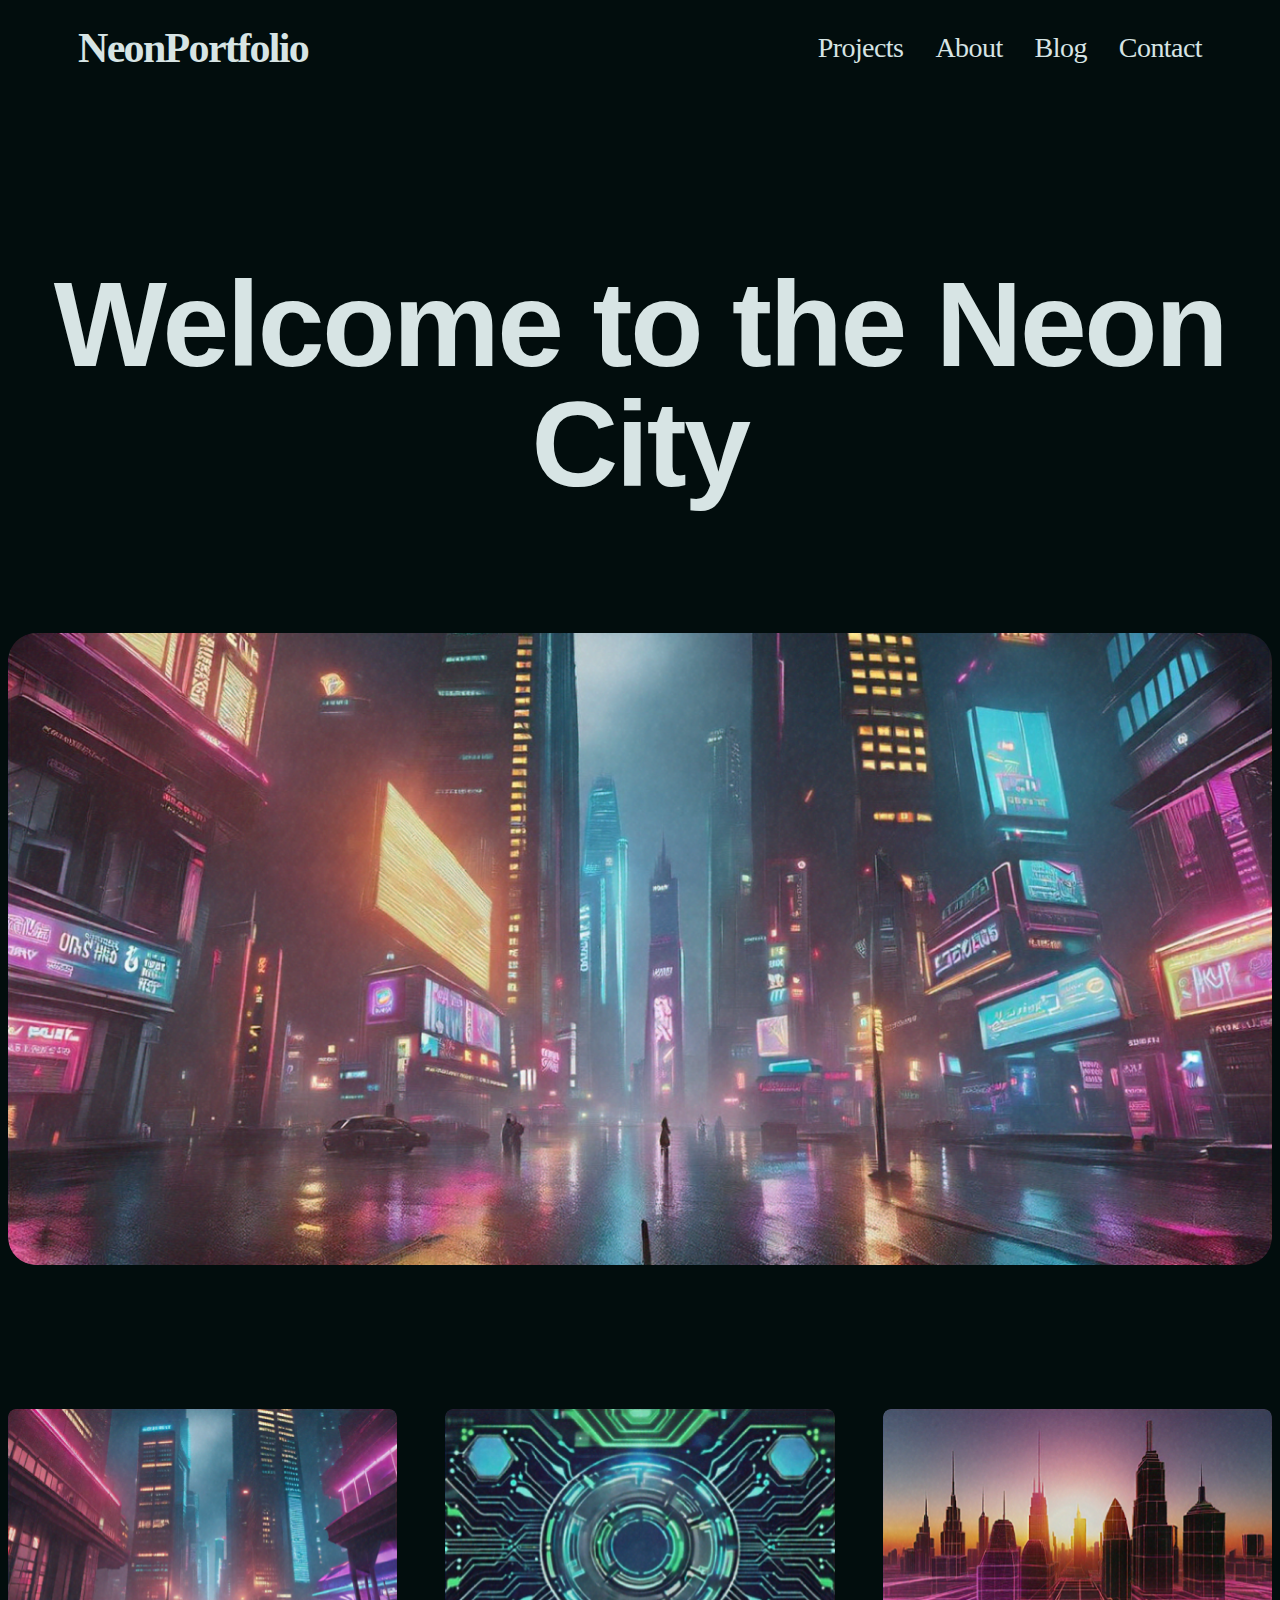
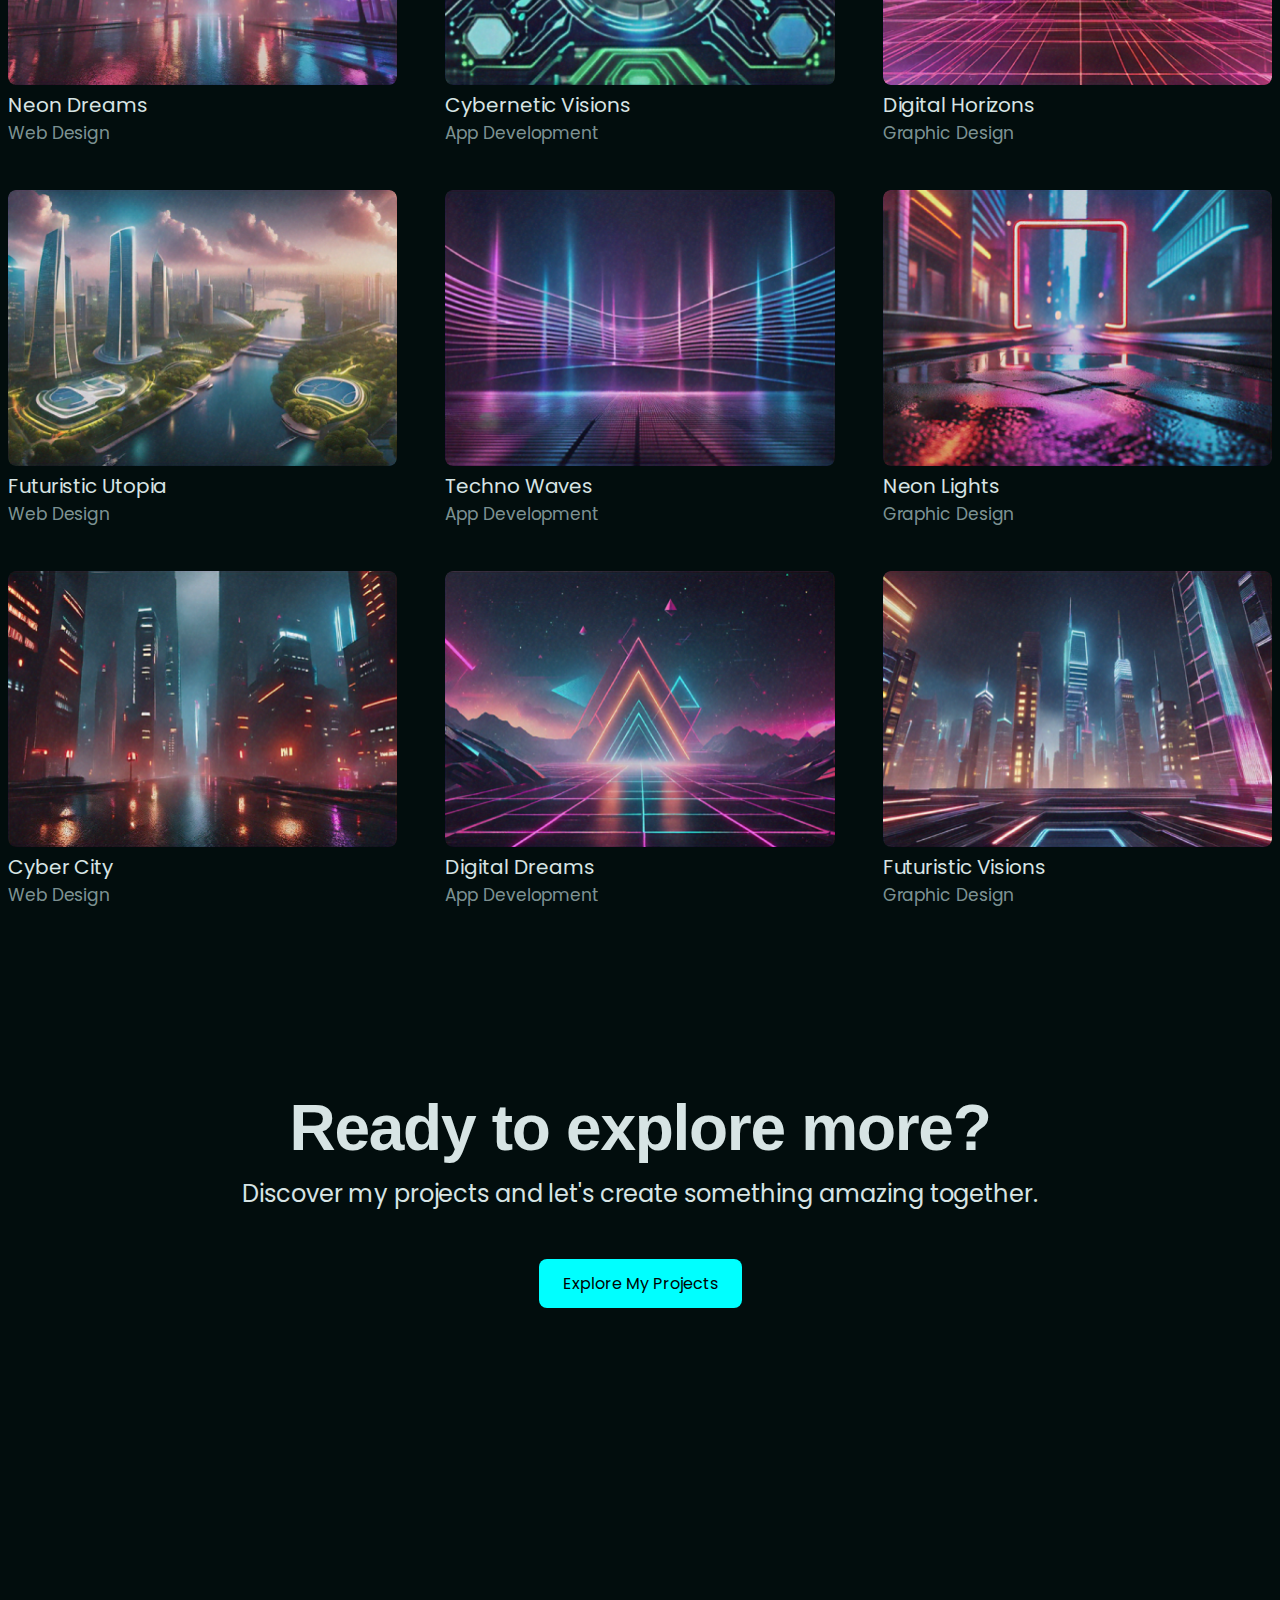
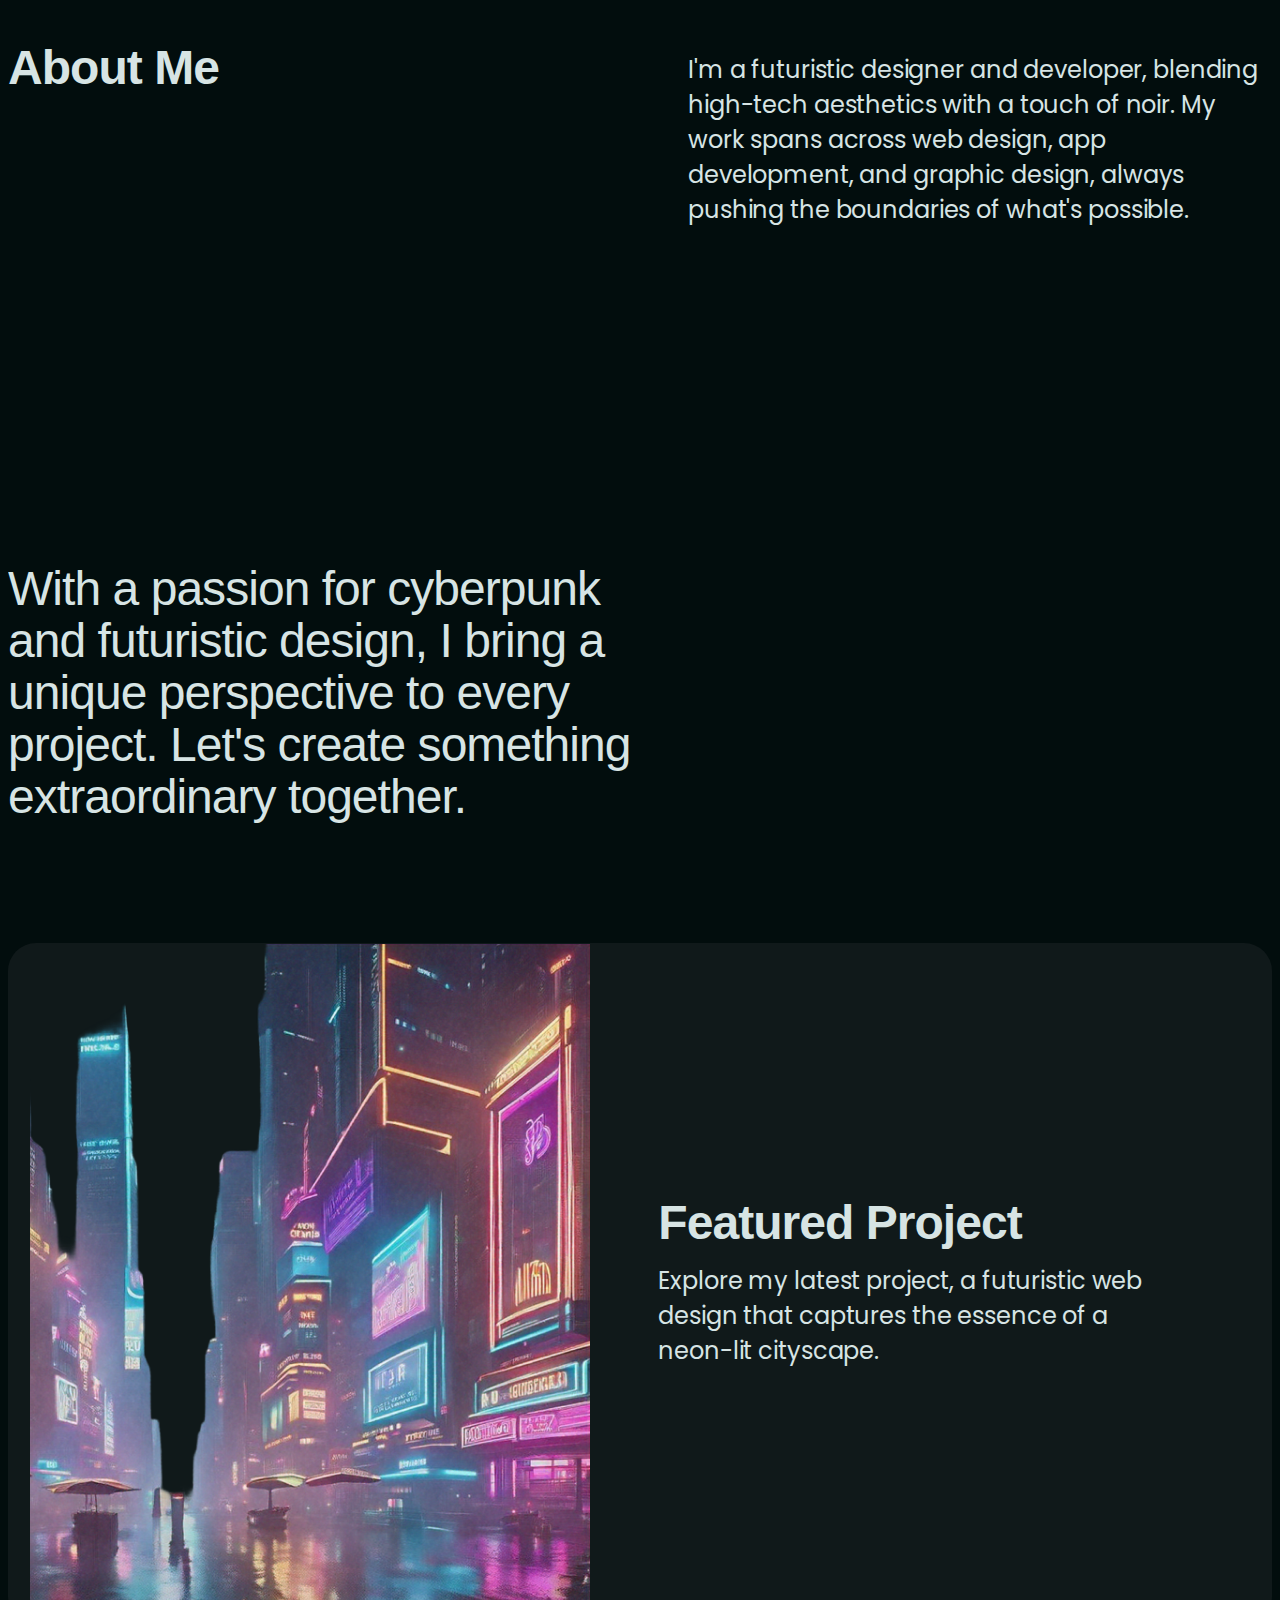
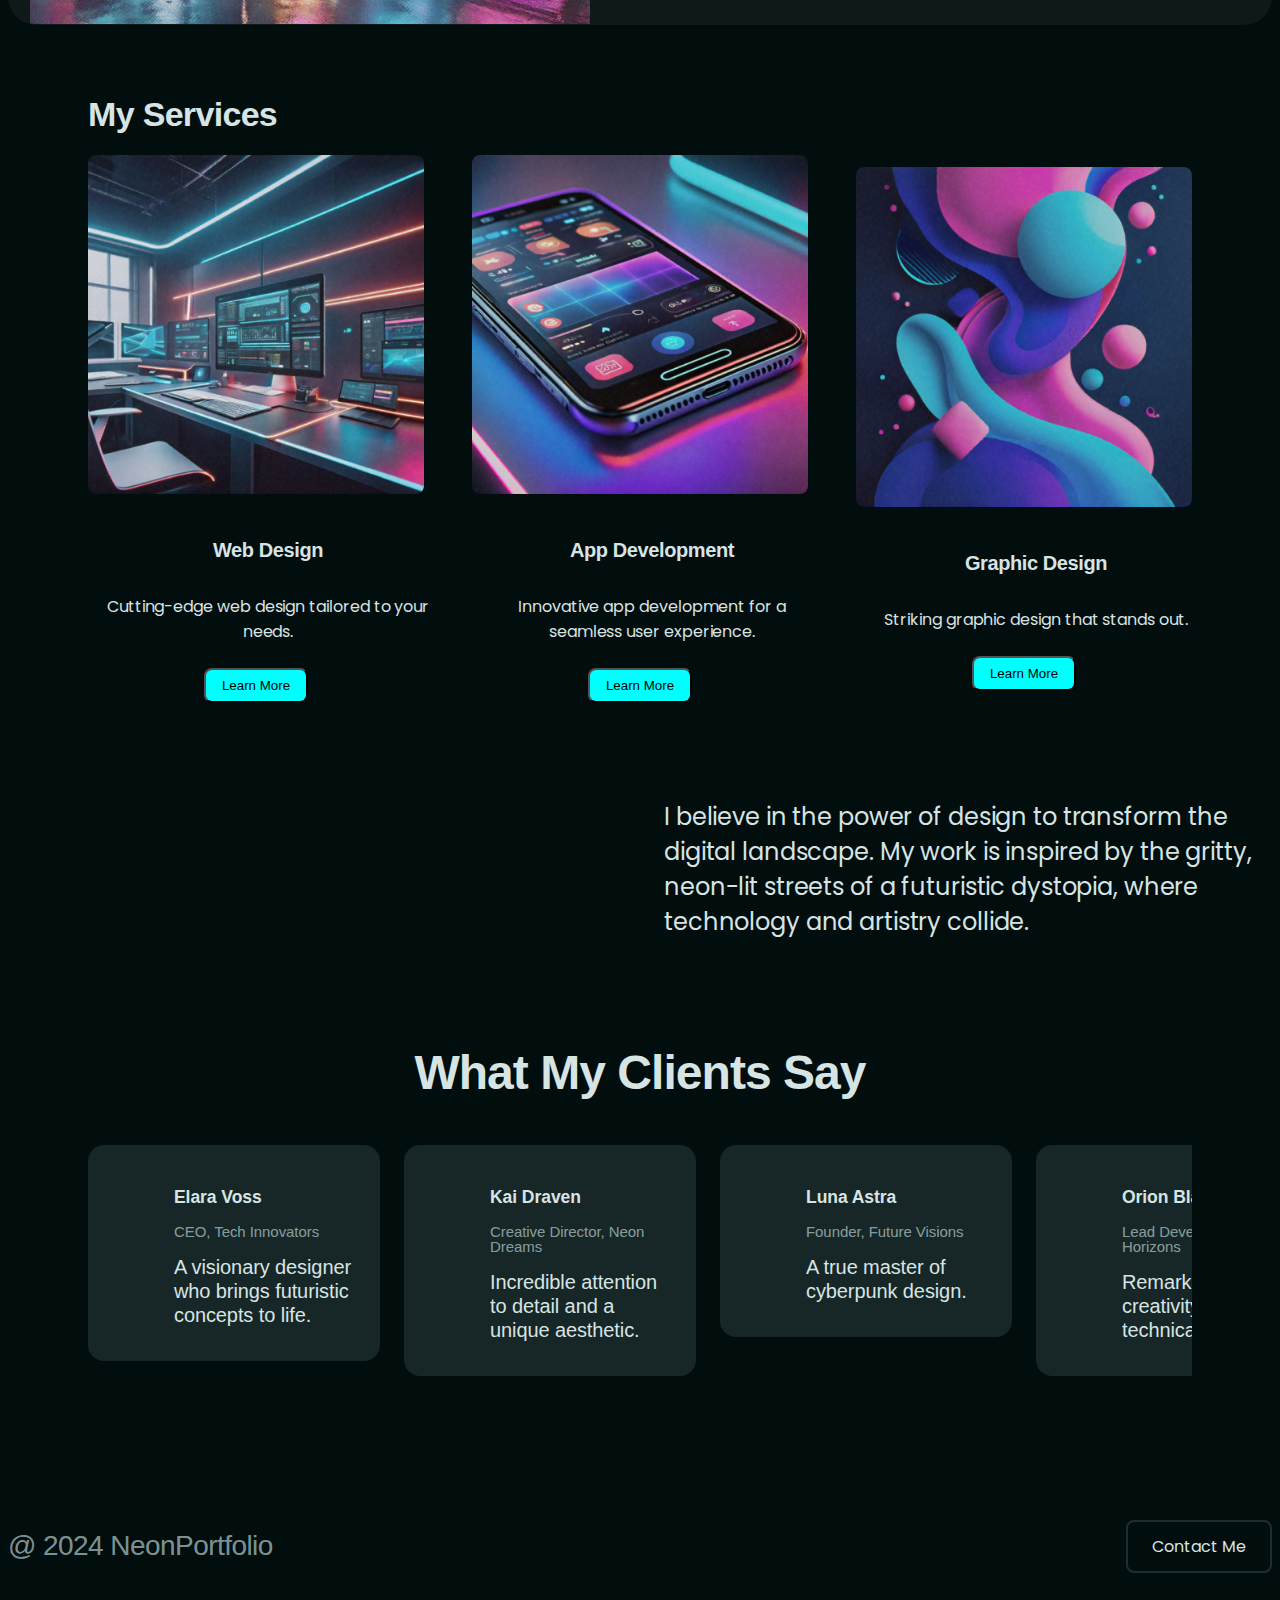
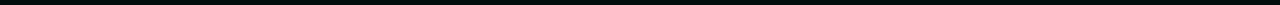
==== commit b9ca64eb: "Adding New Section" ====
--- a/index.html
+++ b/index.html
@@ -27,7 +27,7 @@
     </nav>
   </header>
   <section class="hero-section">
-    <h1 class="hero-title">Welcome to the Neon City</h1>
+    <h1 class="hero-title">Welcome to the Neon <br>City</h1>
     <img src="Images/img4.png" alt="Neon city landscape view" class="hero-image" loading="lazy" />
   </section>
   <div class="project-grid">
@@ -188,7 +188,6 @@
       <div class="section-divider"></div>
     </div>
   </div>
-
   <div class="portfolio-section">
     <div class="content-spacer" role="presentation"></div>
     <div class="portfolio-description">
@@ -196,6 +195,90 @@
       streets of a futuristic dystopia, where technology and artistry collide.
     </div>
   </div>
+  <div class="testimonials-wrapper">
+    <section class="testimonials-section">
+      <h2 class="section-title">What My Clients Say</h2>
+      <div class="testimonials-grid">
+        <article class="testimonial-card">
+          <div class="profile-container">
+            <img src="Images/img18.png" alt="Profile photo of Elara Voss" class="profile-image" loading="lazy"/>
+            <div class="profile-info">
+              <h3 class="profile-name">Elara Voss</h3>
+              <p class="profile-title">CEO, Tech Innovators</p>
+            </div>
+          </div>
+          <div class="quote-wrapper">
+            <div class="quote-icon">
+              <img src="Images/img20.png" alt="" class="quote-image" loading="lazy"/>
+            </div>
+            <p class="quote-text">A visionary designer who brings futuristic concepts to life.</p>
+          </div>
+        </article>
+        <article class="testimonial-card">
+          <div class="profile-container">
+            <img src="Images/img17.png" alt="Profile photo of Kai Draven" class="profile-image" loading="lazy"/>
+            <div class="profile-info">
+              <h3 class="profile-name">Kai Draven</h3>
+              <p class="profile-title">Creative Director, Neon Dreams</p>
+            </div>
+          </div>
+          <div class="quote-wrapper">
+            <div class="quote-icon">
+              <img src="Images/img20.png" alt="" class="quote-image" loading="lazy"/>
+            </div>
+            <p class="quote-text">Incredible attention to detail and a unique aesthetic.</p>
+          </div>
+        </article>
+  
+        <article class="testimonial-card">
+          <div class="profile-container">
+            <img src="Images/img16.png" alt="Profile photo of Luna Astra" class="profile-image" loading="lazy"/>
+            <div class="profile-info">
+              <h3 class="profile-name">Luna Astra</h3>
+              <p class="profile-title">Founder, Future Visions</p>
+            </div>
+          </div>
+          <div class="quote-wrapper">
+            <div class="quote-icon">
+              <img src="Images/img20.png" alt="" class="quote-image" loading="lazy"/>
+            </div>
+            <p class="quote-text">A true master of cyberpunk design.</p>
+          </div>
+        </article>
+        <article class="testimonial-card">
+          <div class="profile-container">
+            <img src="Images/img15.png" alt="Profile photo of Orion Blaze" class="profile-image" loading="lazy"/>
+            <div class="profile-info">
+              <h3 class="profile-name">Orion Blaze</h3>
+              <p class="profile-title">Lead Developer, Digital Horizons</p>
+            </div>
+          </div>
+          <div class="quote-wrapper">
+            <div class="quote-icon">
+              <img src="Images/img20.png" alt="" class="quote-image" loading="lazy"/>
+            </div>
+            <p class="quote-text">Remarkable creativity and technical prowess.</p>
+          </div>
+        </article>
+        <article class="testimonial-card">
+          <div class="profile-container">
+            <img src="Images/img19.png" alt="Profile photo of Nova Cypher" class="profile-image" loading="lazy"/>
+            <div class="profile-info">
+              <h3 class="profile-name">Nova Cypher</h3>
+              <p class="profile-title">Art Director, Cybernetic Visions</p>
+            </div>
+          </div>
+          <div class="quote-wrapper">
+            <div class="quote-icon">
+              <img src="Images/img20.png" alt="" class="quote-image" loading="lazy"/>
+            </div>
+            <p class="quote-text">Transforms ideas into stunning visual experiences.</p>
+          </div>
+        </article>
+      </div>
+      <div class="section-divider" role="presentation"></div>
+    </section>
+  </div>
   <footer class="footer">
     <p class="copyright">@ 2024 NeonPortfolio</p>
     <a href="#contact" class="contact-button">Contact Me</a>
--- a/style.css
+++ b/style.css
@@ -171,6 +171,7 @@
   .cta-description {
   /* font: 400 24px/1 Public Sans, sans-serif; */
   letter-spacing: -0.12px;
+  font-size: 24px;
   color: rgba(215, 228, 228, 1);
   margin-top: 16px;
   }
@@ -226,6 +227,7 @@
     padding-top: 8px;
     letter-spacing: -0.12px;
     flex: 1;
+    font-size: 24px;
     /* font: 400 24px/32px "Public Sans", -apple-system, Roboto, Helvetica, sans-serif; */
   }
   .section-divider {
@@ -319,6 +321,7 @@
 .project-description-1 {
     letter-spacing: -0.12px;
     margin-top: 16px;
+    font-size: 24px;
     /* font: 400 24px/32px Public Sans, -apple-system, Roboto, Helvetica, sans-serif; */
 }
 .services-section {
@@ -430,6 +433,122 @@
 .portfolio-description {
   flex: 1;
   flex-basis: 0%;
+  font-size: 24px;
+}
+.testimonials-wrapper {
+  display: flex;
+  flex-direction: column;
+  align-items: start;
+  padding: 0 80px;
+}
+.testimonials-section {
+  background-color: rgba(2, 13, 13, 1);
+  position: relative;
+  display: flex;
+  width: 100%;
+  flex-direction: column;
+  justify-content: center;
+  padding: 48px 0;
+}
+.section-title {
+  color: rgba(215, 228, 228, 1);
+  letter-spacing: -0.96px;
+  text-align: center;
+  align-self: center;
+  z-index: 1;
+  font: 700 48px/1 Roboto Serif, sans-serif;
+}
+.testimonials-grid {
+  z-index: 1;
+  display: flex;
+  margin-top: 48px;
+  width: 100%;
+  align-items: start;
+  gap: 24px;
+  overflow: hidden;
+  justify-content: start;
+}
+.testimonial-card {
+  border-radius: 16px;
+  background-color: rgba(184, 224, 224, 0.12);
+  display: flex;
+  min-width: 240px;
+  flex-direction: column;
+  overflow: hidden;
+  justify-content: start;
+  width: 288px;
+  padding: 24px;
+  border: 2px solid transparent;
+}
+.testimonial-card:hover{
+  scale:1.1;
+}
+.profile-container {
+  display: flex;
+  width: 100%;
+  align-items: center;
+  gap: 12px;
+  letter-spacing: -0.07px;
+  justify-content: start;
+  font: 15px/1 Public Sans, sans-serif;
+}
+.profile-image {
+  aspect-ratio: 1;
+  object-fit: contain;
+  object-position: center;
+  width: 48px;
+  border-radius: 999px;
+  background-blend-mode: normal;
+  align-self: stretch;
+  margin: auto 0;
+}
+.profile-info {
+  align-self: stretch;
+  display: flex;
+  flex-direction: column;
+  justify-content: start;
+  flex: 1;
+}
+.profile-name {
+  color: rgba(215, 228, 228, 1);
+  font-weight: 700;
+}
+.profile-title {
+  color: rgba(209, 235, 235, 0.62);
+  font-weight: 400;
+}
+.quote-wrapper {
+  display: flex;
+  margin-top: 16px;
+  width: 100%;
+  padding-bottom: 8px;
+  gap: 12px;
+  justify-content: start;
+}
+.quote-icon {
+  display: flex;
+  flex-direction: column;
+  align-items: center;
+  justify-content: start;
+  width: 48px;
+}
+.quote-text {
+  color: rgba(215, 228, 228, 1);
+  letter-spacing: -0.1px;
+  flex: 1;
+  font: 400 20px/24px Public Sans, -apple-system, Roboto, Helvetica, sans-serif;
+}
+.section-divider {
+  position: absolute;
+  z-index: 1;
+  display: flex;
+  min-height: 0;
+  width: 1536px;
+  left: -96px;
+  right: -96px;
+  bottom: 0;
+  height: 0;
+  border: 2px solid transparent;
 }
 .footer {
   display: flex;
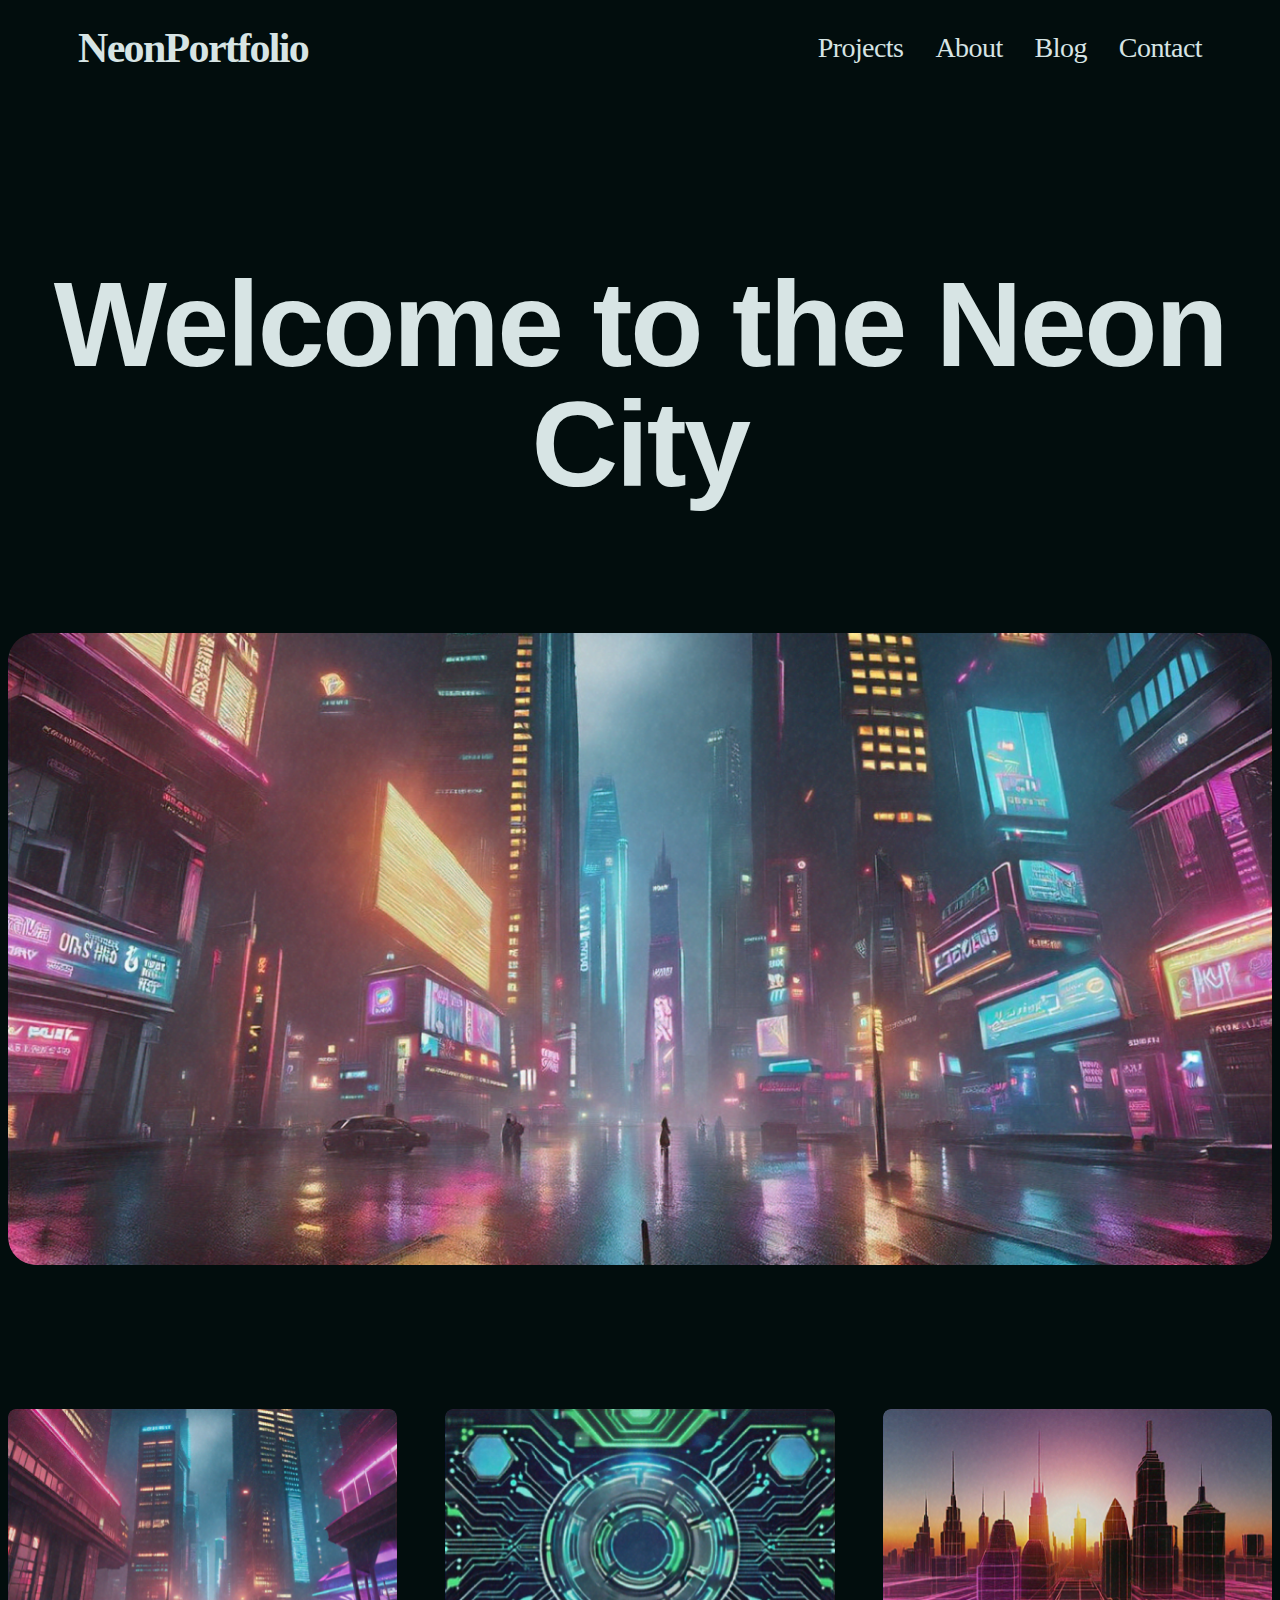
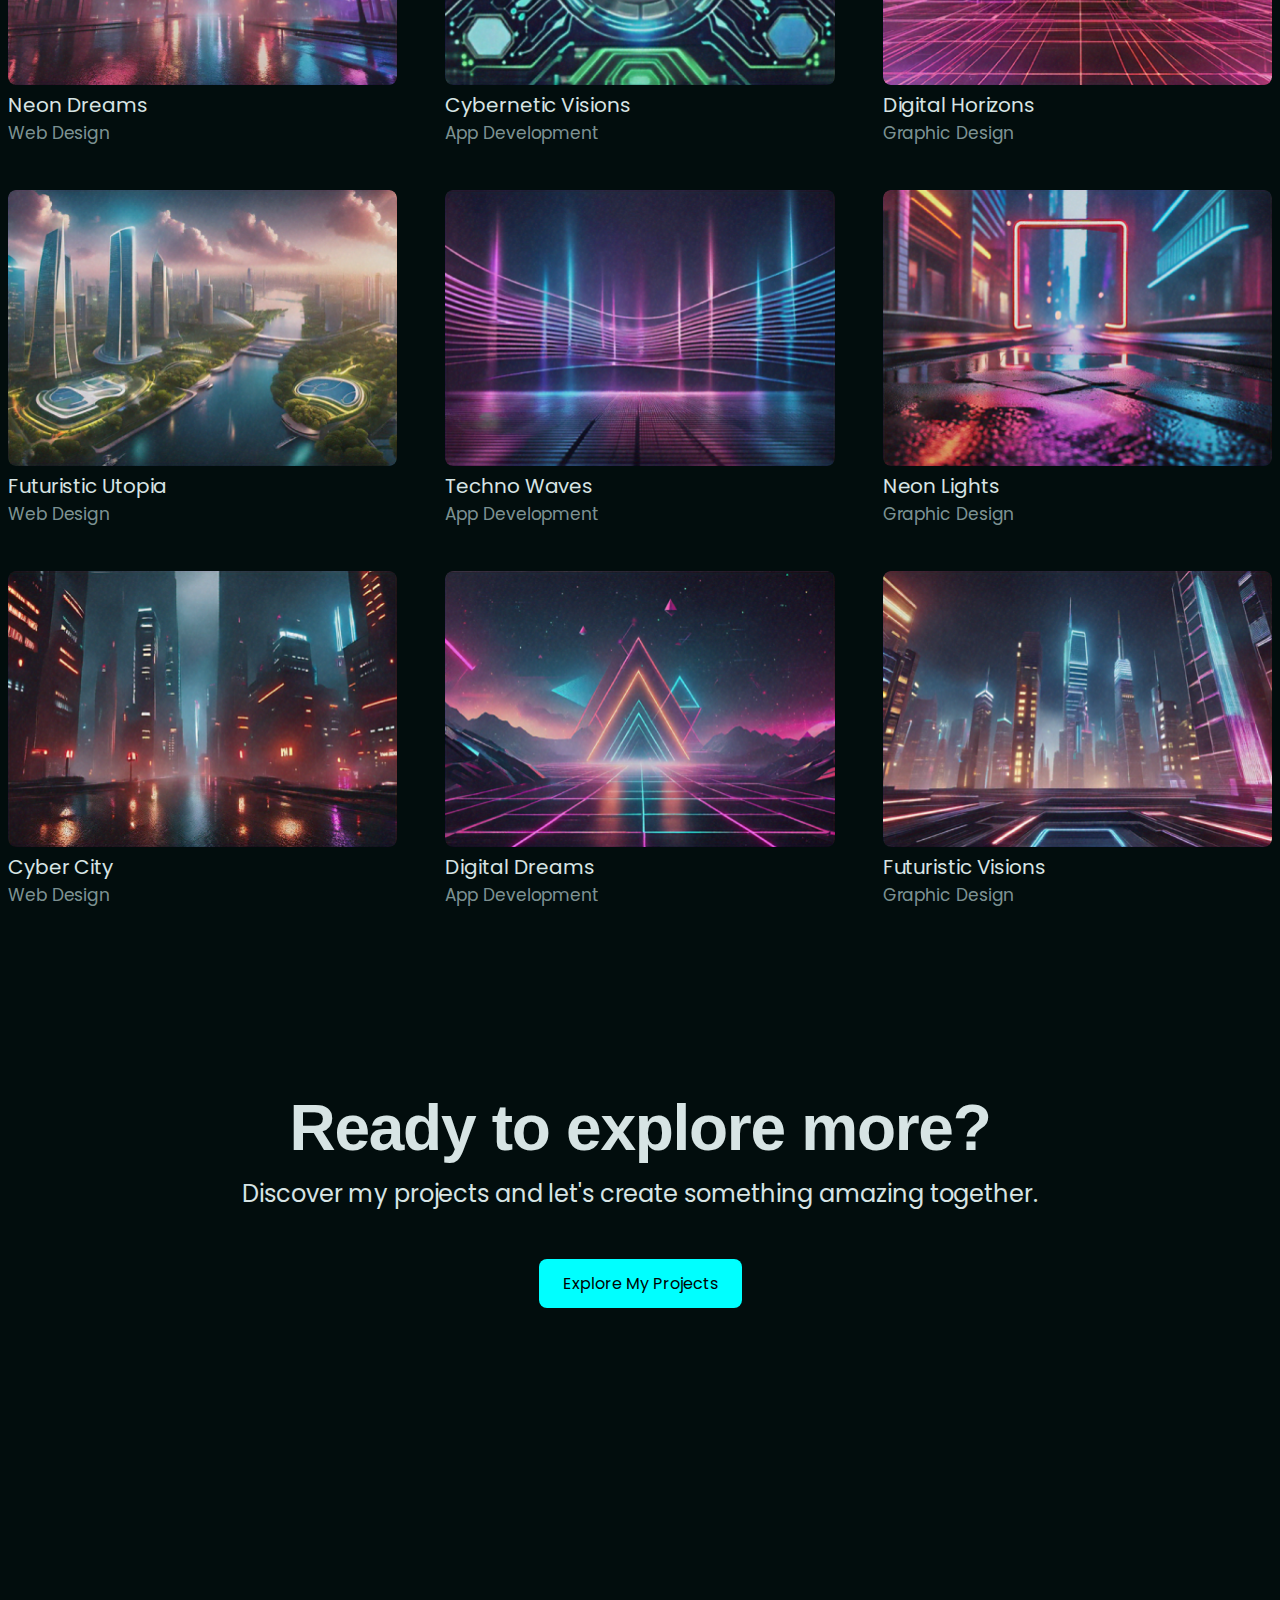
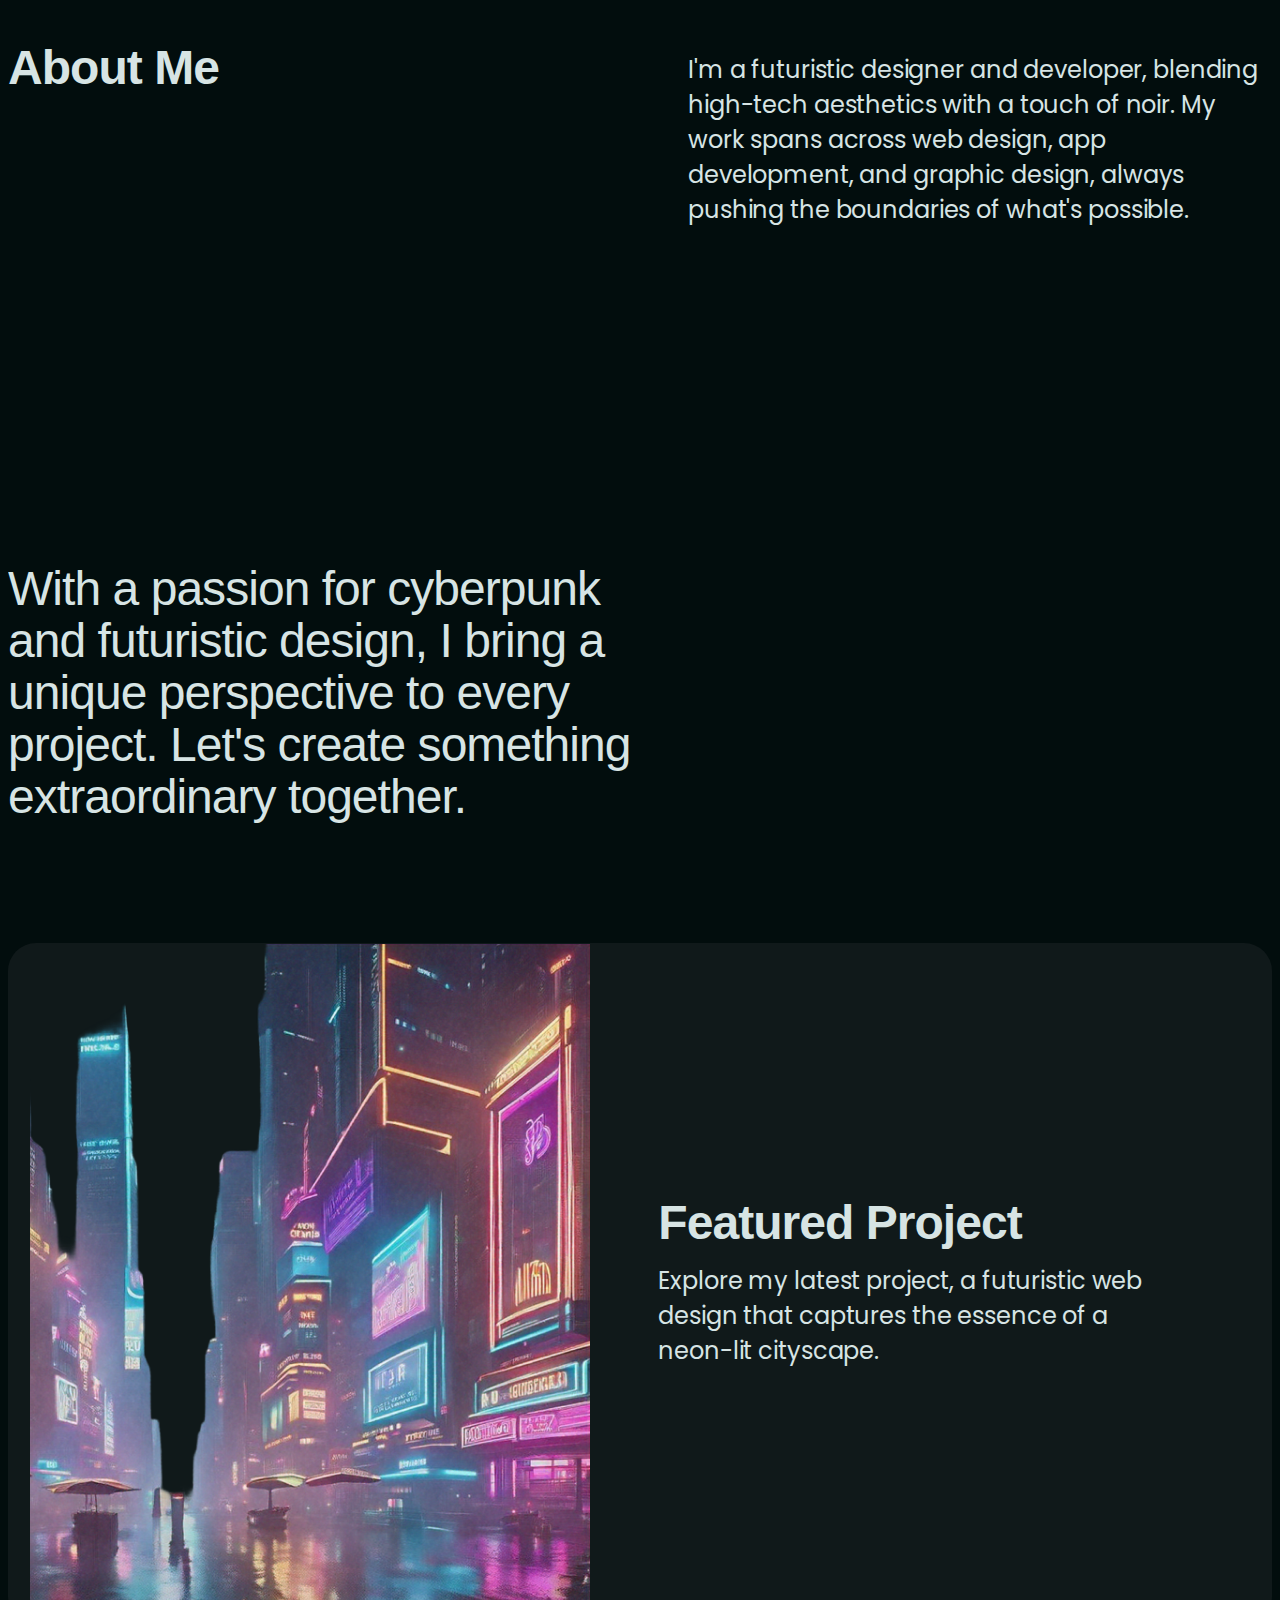
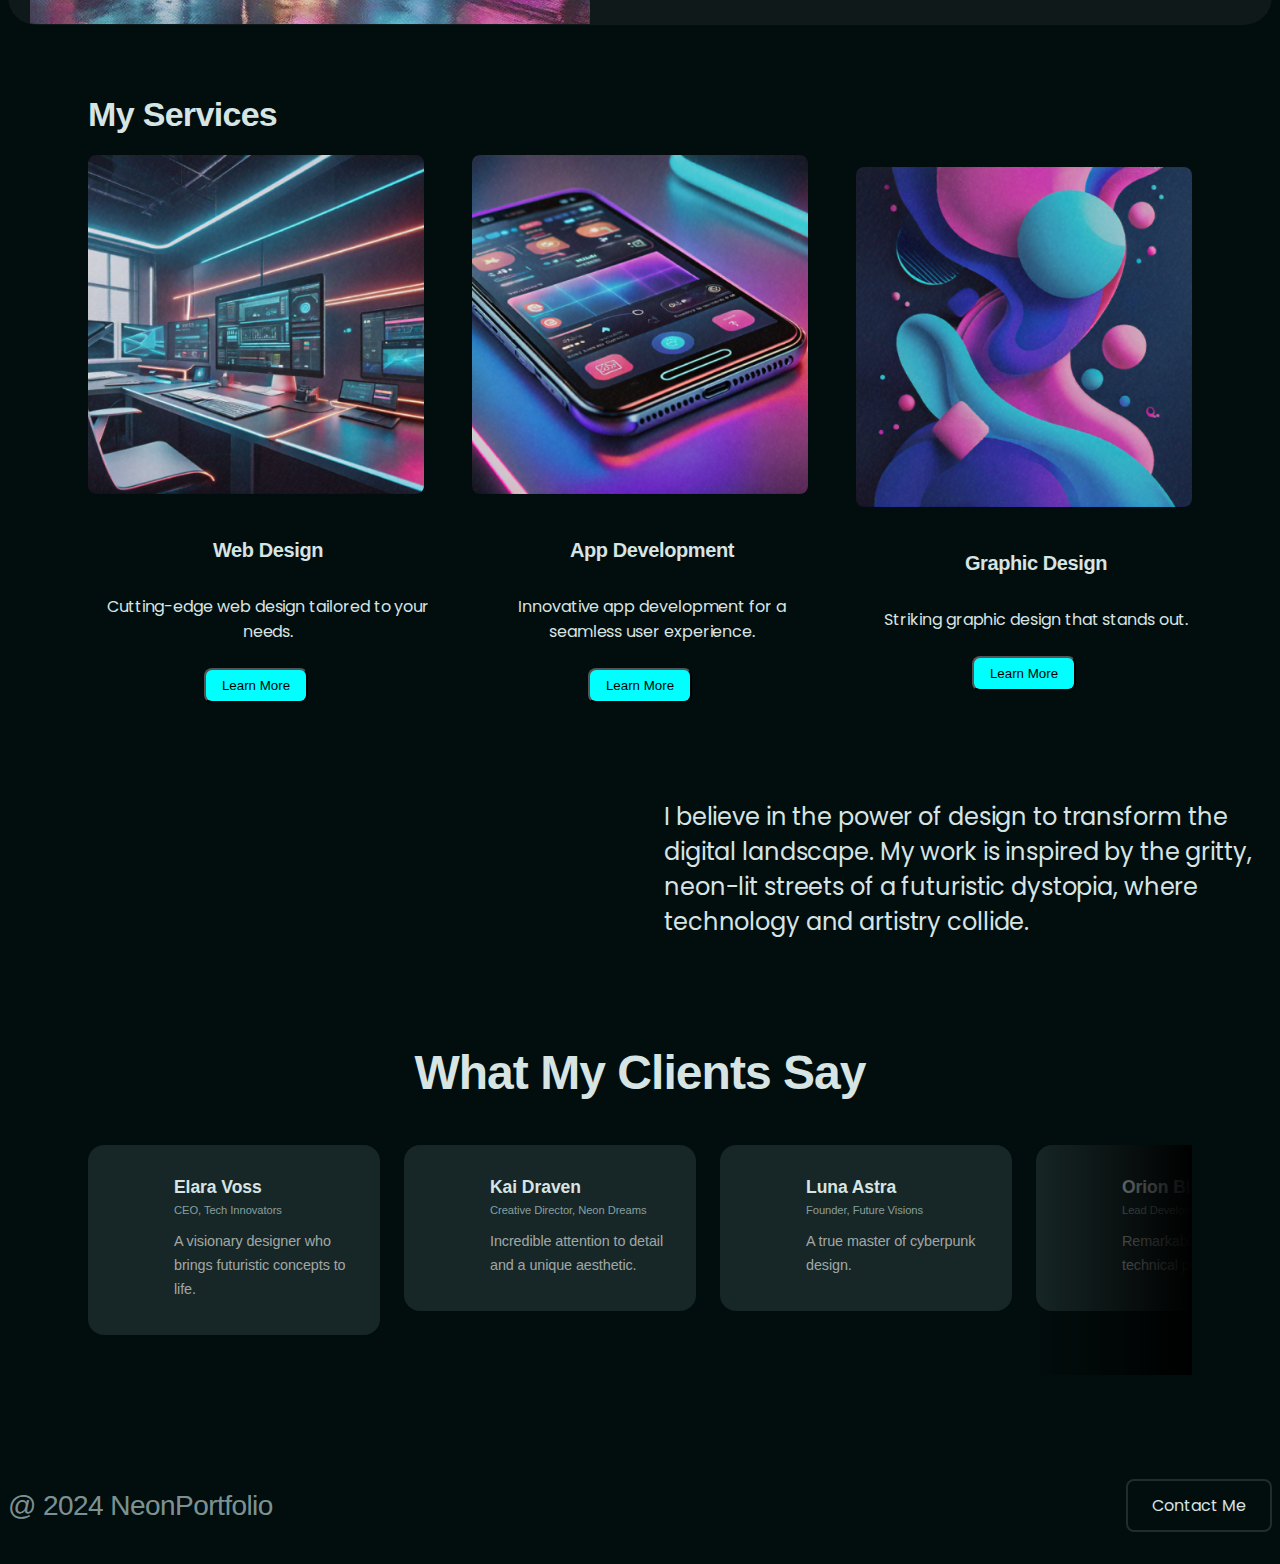
==== commit d94a6df1: "Scroll feature" ====
--- a/index.html
+++ b/index.html
@@ -275,6 +275,83 @@
             <p class="quote-text">Transforms ideas into stunning visual experiences.</p>
           </div>
         </article>
+        <article class="testimonial-card">
+          <div class="profile-container">
+            <img src="Images/img19.png" alt="Profile photo of Nova Cypher" class="profile-image" loading="lazy"/>
+            <div class="profile-info">
+              <h3 class="profile-name">Nova Cypher</h3>
+              <p class="profile-title">Art Director, Cybernetic Visions</p>
+            </div>
+          </div>
+          <div class="quote-wrapper">
+            <div class="quote-icon">
+              <img src="Images/img20.png" alt="" class="quote-image" loading="lazy"/>
+            </div>
+            <p class="quote-text">Transforms ideas into stunning visual experiences.</p>
+          </div>
+        </article>
+        <article class="testimonial-card">
+          <div class="profile-container">
+            <img src="Images/img19.png" alt="Profile photo of Nova Cypher" class="profile-image" loading="lazy"/>
+            <div class="profile-info">
+              <h3 class="profile-name">Nova Cypher</h3>
+              <p class="profile-title">Art Director, Cybernetic Visions</p>
+            </div>
+          </div>
+          <div class="quote-wrapper">
+            <div class="quote-icon">
+              <img src="Images/img20.png" alt="" class="quote-image" loading="lazy"/>
+            </div>
+            <p class="quote-text">Transforms ideas into stunning visual experiences.</p>
+          </div>
+        </article>
+        <article class="testimonial-card">
+          <div class="profile-container">
+            <img src="Images/img19.png" alt="Profile photo of Nova Cypher" class="profile-image" loading="lazy"/>
+            <div class="profile-info">
+              <h3 class="profile-name">Nova Cypher</h3>
+              <p class="profile-title">Art Director, Cybernetic Visions</p>
+            </div>
+          </div>
+          <div class="quote-wrapper">
+            <div class="quote-icon">
+              <img src="Images/img20.png" alt="" class="quote-image" loading="lazy"/>
+            </div>
+            <p class="quote-text">Transforms ideas into stunning visual experiences.</p>
+          </div>
+        </article>
+        <article class="testimonial-card">
+          <div class="profile-container">
+            <img src="Images/img19.png" alt="Profile photo of Nova Cypher" class="profile-image" loading="lazy"/>
+            <div class="profile-info">
+              <h3 class="profile-name">Nova Cypher</h3>
+              <p class="profile-title">Art Director, Cybernetic Visions</p>
+            </div>
+          </div>
+          <div class="quote-wrapper">
+            <div class="quote-icon">
+              <img src="Images/img20.png" alt="" class="quote-image" loading="lazy"/>
+            </div>
+            <p class="quote-text">Transforms ideas into stunning visual experiences.</p>
+          </div>
+        </article>
+        <article class="testimonial-card">
+          <div class="profile-container">
+            <img src="Images/img19.png" alt="Profile photo of Nova Cypher" class="profile-image" loading="lazy"/>
+            <div class="profile-info">
+              <h3 class="profile-name">Nova Cypher</h3>
+              <p class="profile-title">Art Director, Cybernetic Visions</p>
+            </div>
+          </div>
+          <div class="quote-wrapper">
+            <div class="quote-icon">
+              <img src="Images/img20.png" alt="" class="quote-image" loading="lazy"/>
+            </div>
+            <p class="quote-text">Transforms ideas into stunning visual experiences.</p>
+          </div>
+        </article>
+      </div>
+      <div class="testimonial-card-gradient">
       </div>
       <div class="section-divider" role="presentation"></div>
     </section>
--- a/style.css
+++ b/style.css
@@ -448,6 +448,7 @@
   width: 100%;
   flex-direction: column;
   justify-content: center;
+  position: relative;
   padding: 48px 0;
 }
 .section-title {
@@ -462,26 +463,39 @@
   z-index: 1;
   display: flex;
   margin-top: 48px;
-  width: 100%;
+  /* width: 50%; */
   align-items: start;
   gap: 24px;
-  overflow: hidden;
-  justify-content: start;
-}
+  overflow-x: scroll;
+  justify-content: start;
+  /* position: relative; */
+}
+.testimonial-card-gradient{
+  width: 10rem;
+  height: 14.4rem;
+  position: absolute;
+  right: 0;
+  top: 9rem;
+  z-index: 1;
+  background: linear-gradient(90deg,transparent,black);
+}
+
+
 .testimonial-card {
   border-radius: 16px;
   background-color: rgba(184, 224, 224, 0.12);
   display: flex;
   min-width: 240px;
   flex-direction: column;
-  overflow: hidden;
+  /* overflow: hidden; */
   justify-content: start;
   width: 288px;
   padding: 24px;
   border: 2px solid transparent;
+  transition: all 0.2s;
 }
 .testimonial-card:hover{
-  scale:1.1;
+  scale:1.05;
 }
 .profile-container {
   display: flex;
@@ -509,6 +523,12 @@
   justify-content: start;
   flex: 1;
 }
+.profile-info h3{
+  margin:0.5rem 0;
+}
+.profile-info p{
+  font-size: 0.7rem;
+}
 .profile-name {
   color: rgba(215, 228, 228, 1);
   font-weight: 700;
@@ -519,11 +539,15 @@
 }
 .quote-wrapper {
   display: flex;
-  margin-top: 16px;
+  margin-top: 10px;
   width: 100%;
   padding-bottom: 8px;
   gap: 12px;
   justify-content: start;
+}
+.quote-wrapper p{
+  color:rgba(255,255,255,0.6);
+  font-size: 0.9rem;
 }
 .quote-icon {
   display: flex;
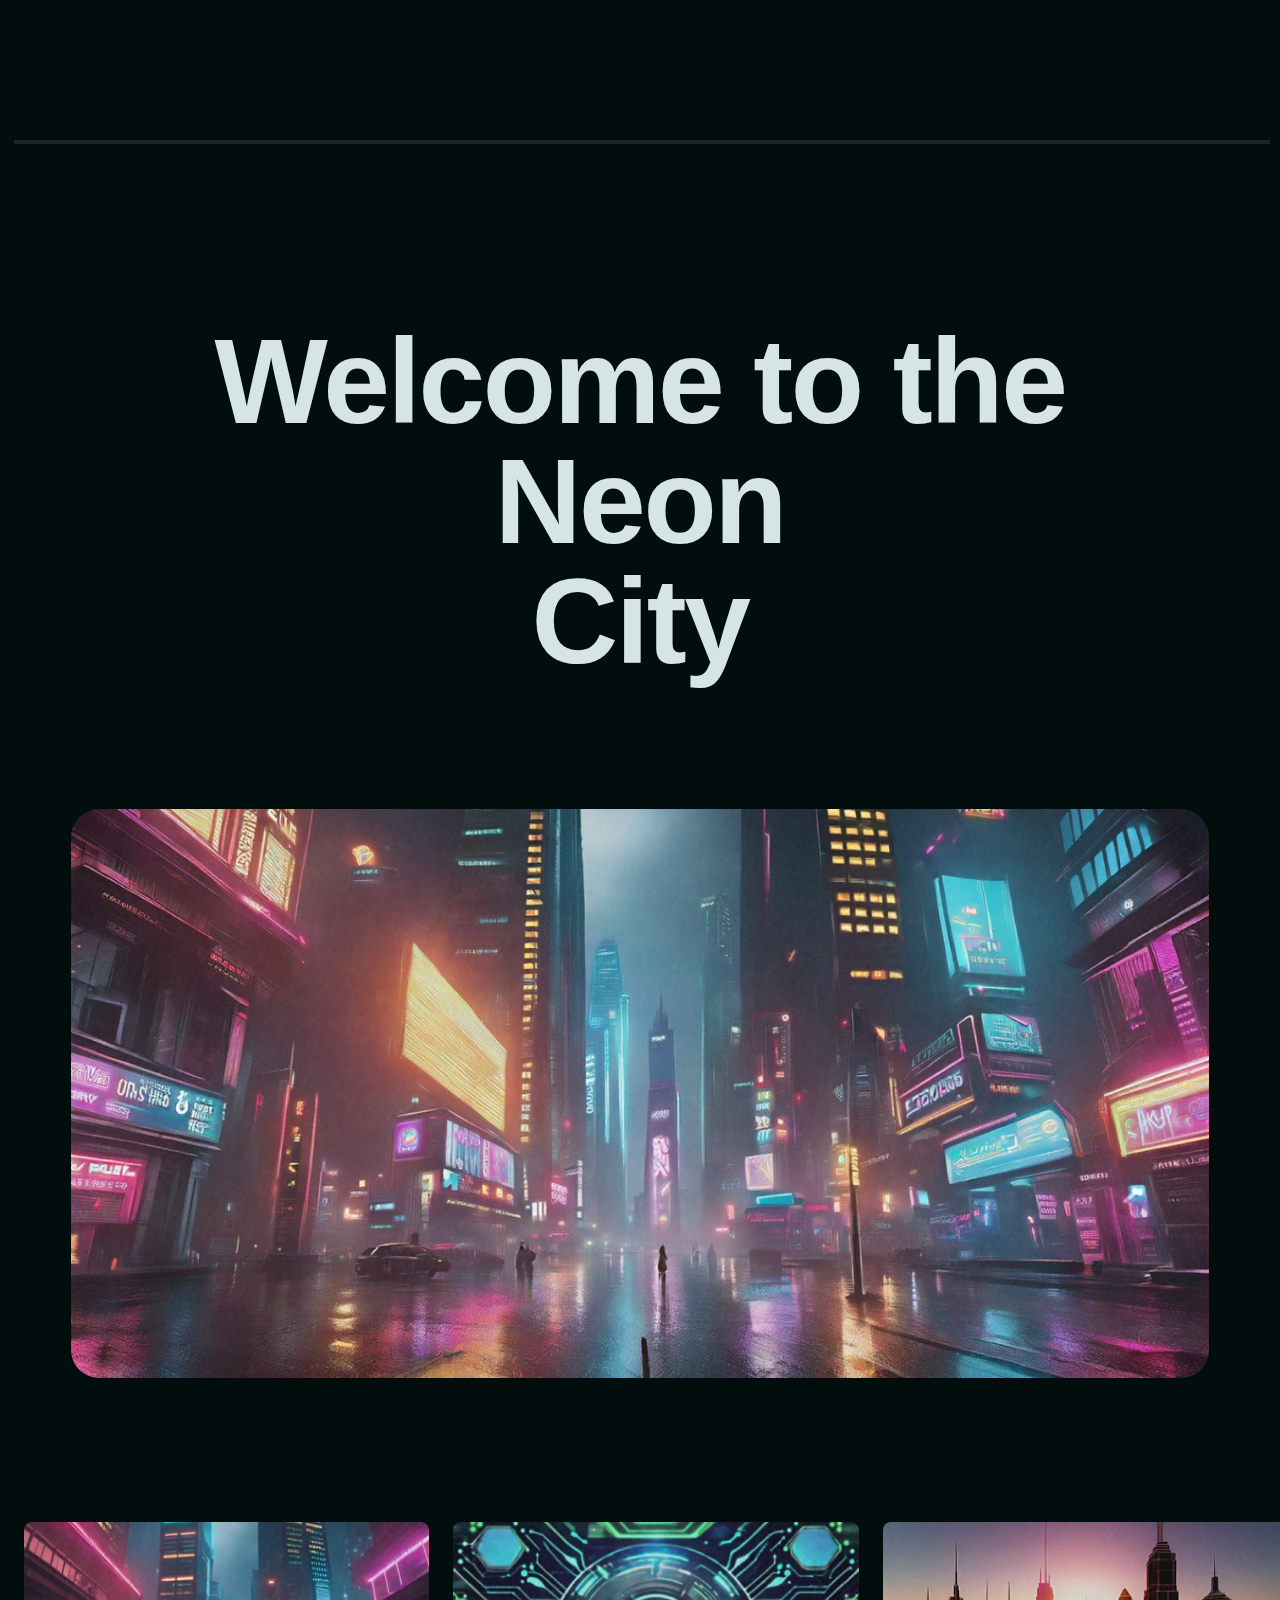
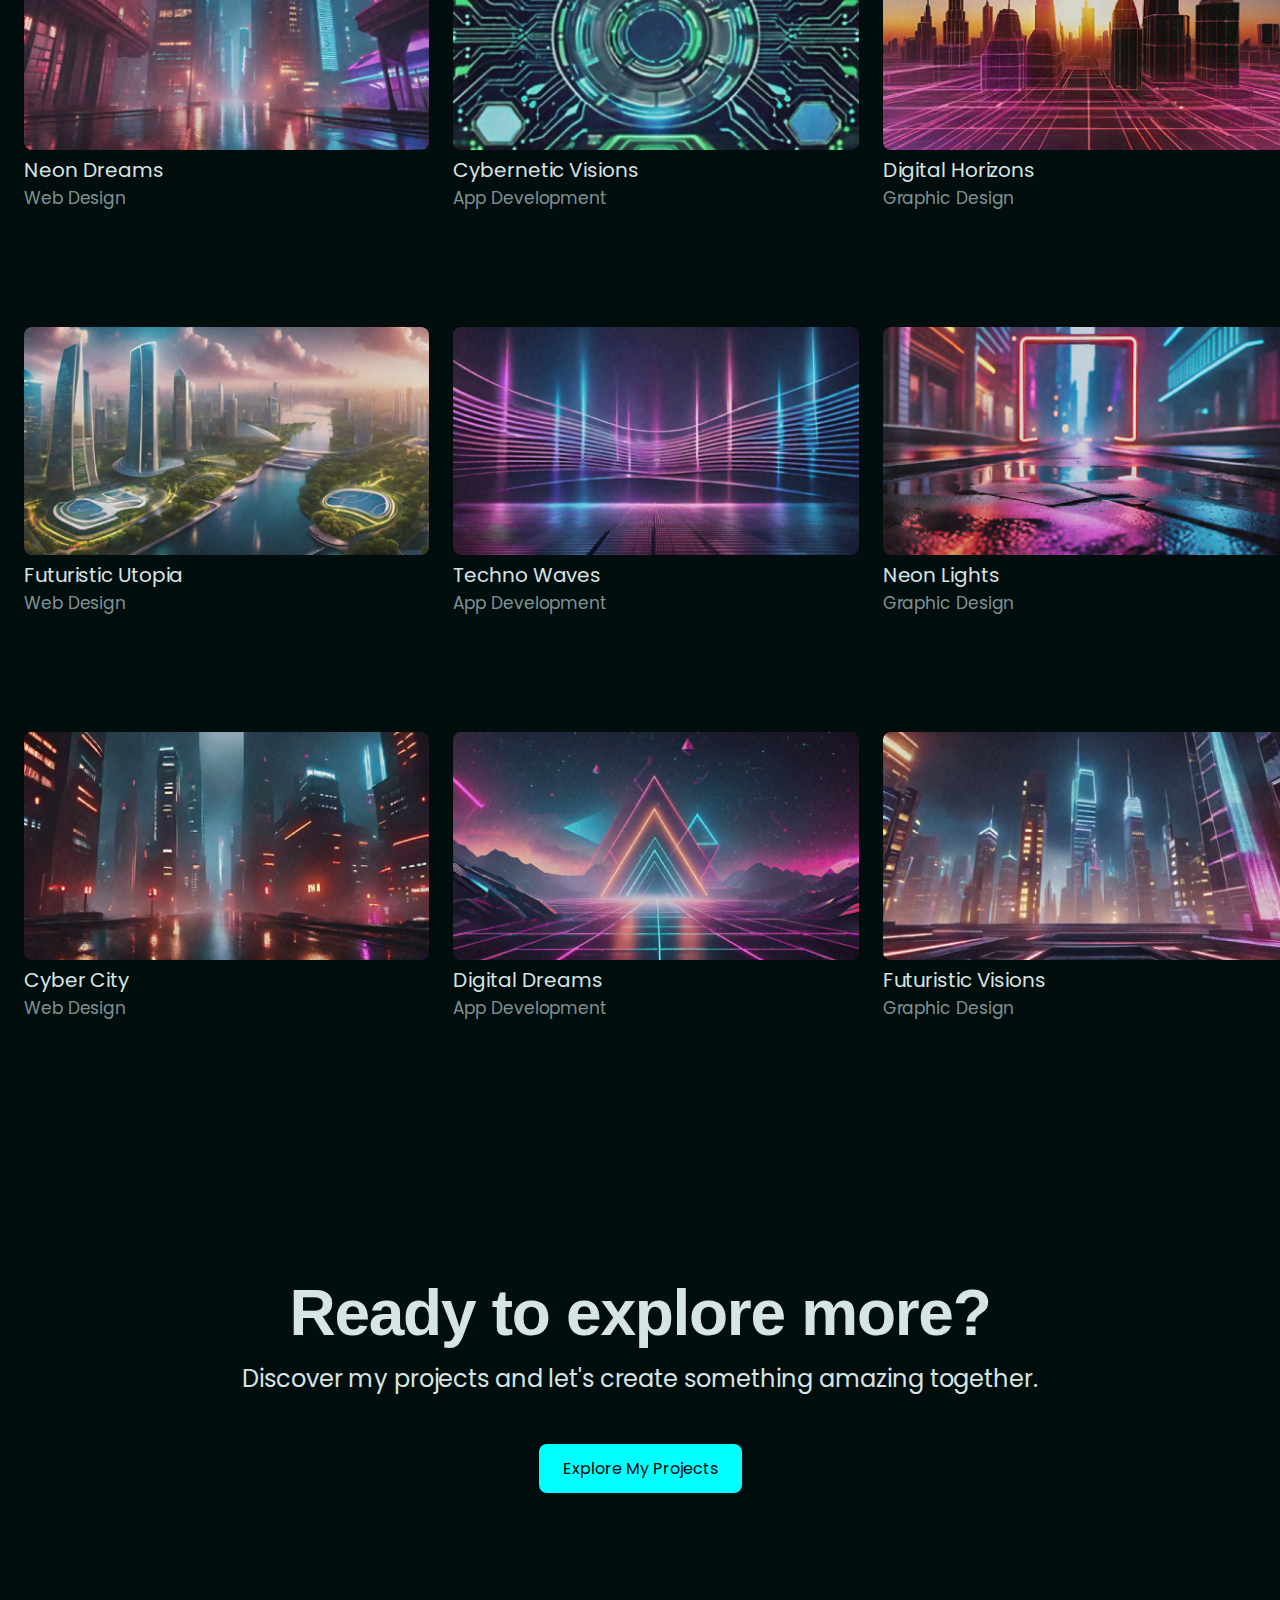
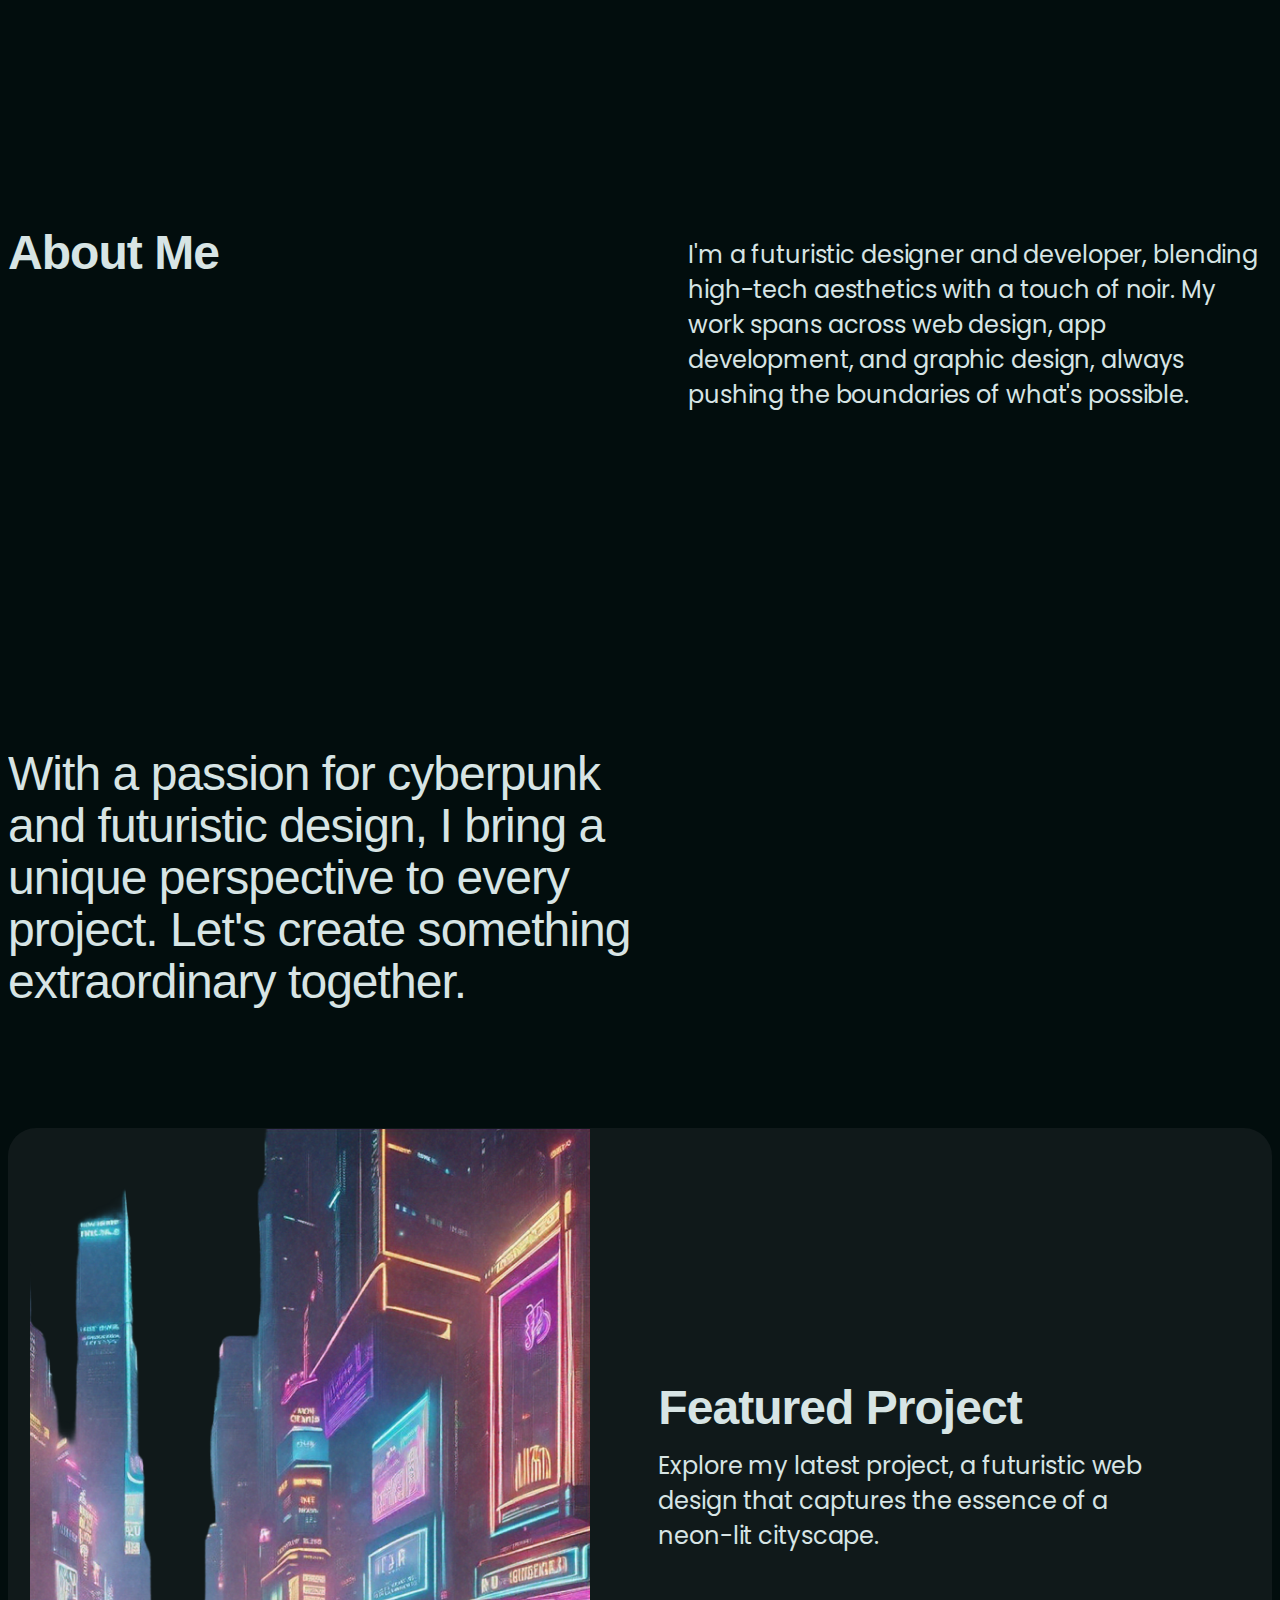
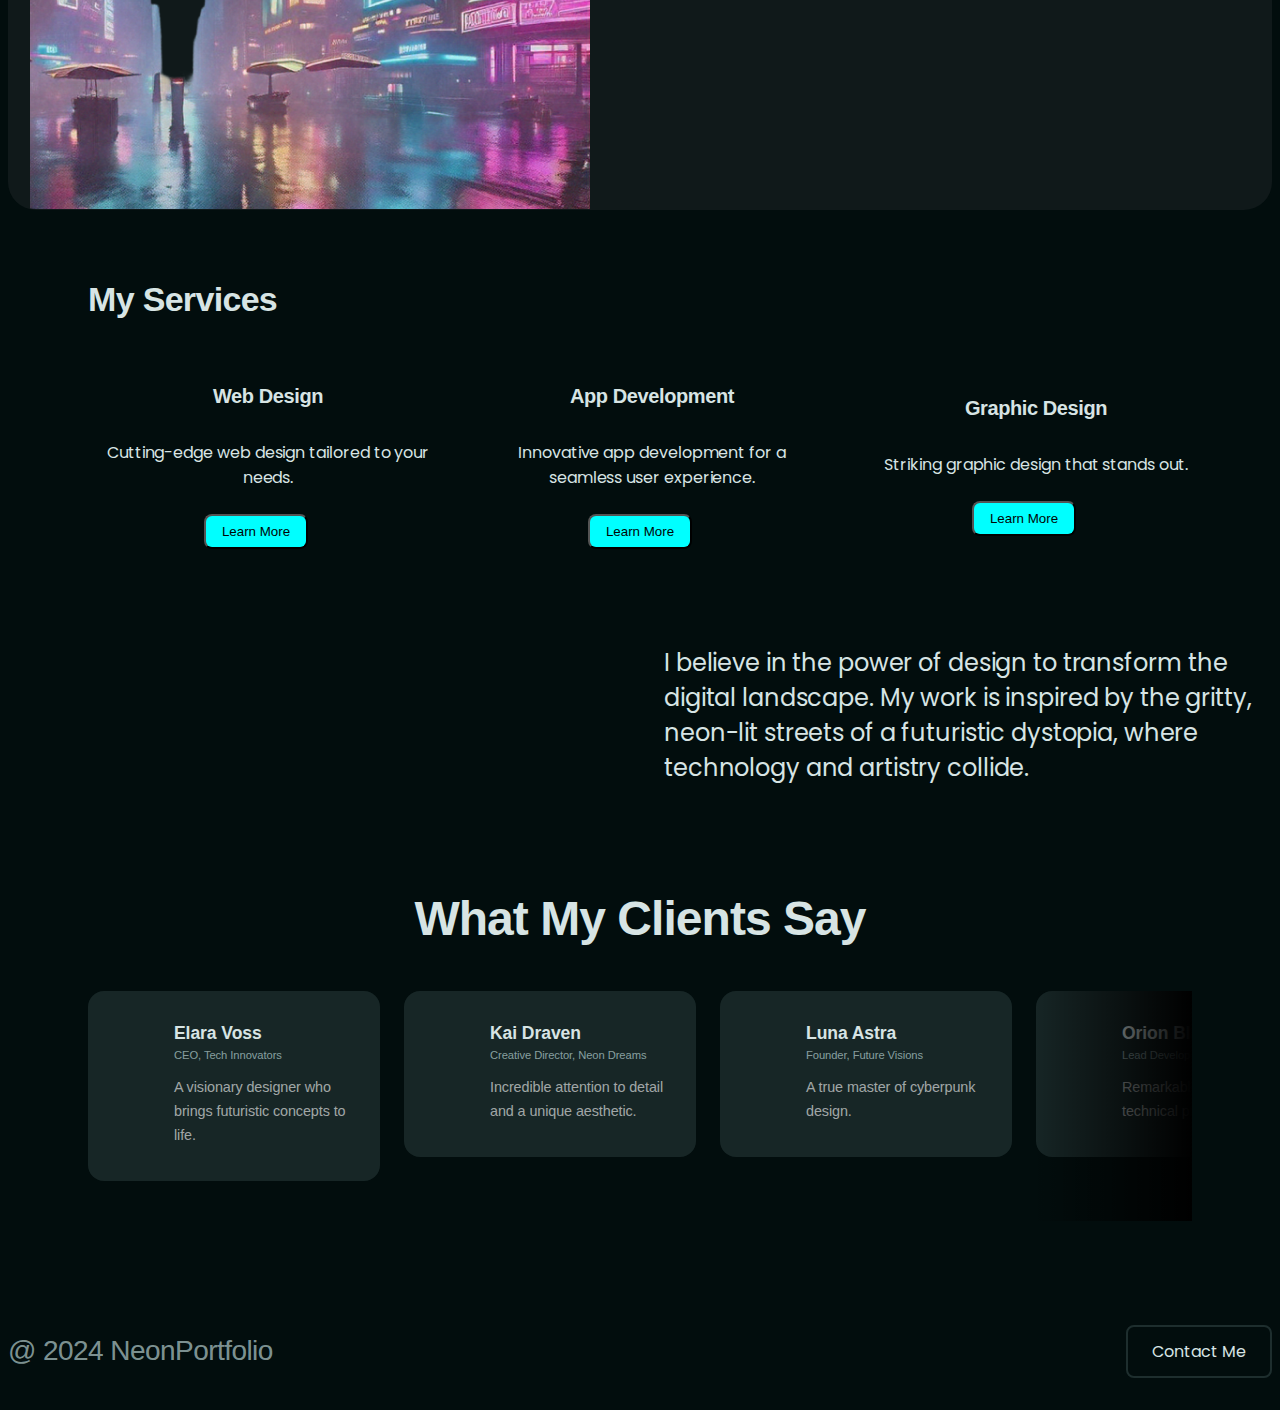
==== commit c9ab2a27: "Responsive Feature" ====
--- a/index.html
+++ b/index.html
@@ -26,89 +26,89 @@
       <div class="header-divider"></div>
     </nav>
   </header>
-  <section class="hero-section">
+  <div class="hero-section">
     <h1 class="hero-title">Welcome to the Neon <br>City</h1>
     <img src="Images/img4.png" alt="Neon city landscape view" class="hero-image" loading="lazy" />
-  </section>
+  </div>
+
   <div class="project-grid">
     <div class="project-row">
-      <article class="project-card">
+      <div class="project-card">
         <img src="Images/img7.png" alt="Neon Dreams project showcase" class="project-image" />
         <div class="project-info">
           <h2 class="project-title">Neon Dreams</h2>
           <p class="project-category">Web Design</p>
         </div>
-      </article>
-      <article class="project-card">
+      </div>
+      <div class="project-card">
         <img src="Images/img9.png" alt="Cybernetic Visions project showcase" class="project-image" />
         <div class="project-info">
           <h2 class="project-title">Cybernetic Visions</h2>
           <p class="project-category">App Development</p>
         </div>
-      </article>
-      <article class="project-card">
+      </div>
+      <div class="project-card">
         <img src="Images/img6.png" alt="Digital Horizons project showcase" class="project-image" />
         <div class="project-info">
           <h2 class="project-title">Digital Horizons</h2>
           <p class="project-category">Graphic Design</p>
         </div>
-      </article>
+      </div>
     </div>
     <div class="project-row">
-      <article class="project-card">
+      <div class="project-card">
         <img src="Images/img12.png" alt="Futuristic Utopia project showcase" class="project-image" />
         <div class="project-info">
           <h2 class="project-title">Futuristic Utopia</h2>
           <p class="project-category">Web Design</p>
         </div>
-      </article>
-      <article class="project-card">
+      </div>
+      <div class="project-card">
         <img src="Images/img13.png" alt="Techno Waves project showcase" class="project-image" />
         <div class="project-info">
           <h2 class="project-title">Techno Waves</h2>
           <p class="project-category">App Development</p>
         </div>
-      </article>
-      <article class="project-card">
+      </div>
+      <div class="project-card">
         <img src="Images/img1.png" alt="Neon Lights project showcase" class="project-image" />
         <div class="project-info">
           <h2 class="project-title">Neon Lights</h2>
           <p class="project-category">Graphic Design</p>
         </div>
-      </article>
+      </div>
     </div>
     <div class="project-row">
-      <article class="project-card">
+      <div class="project-card">
         <img src="Images/img5.png" alt="Cyber City project showcase" class="project-image" />
         <div class="project-info">
           <h2 class="project-title">Cyber City</h2>
           <p class="project-category">Web Design</p>
         </div>
-      </article>
-      <article class="project-card">
+      </div>
+      <div class="project-card">
         <img src="Images/img11.png" alt="Digital Dreams project showcase" class="project-image" />
         <div class="project-info">
           <h2 class="project-title">Digital Dreams</h2>
           <p class="project-category">App Development</p>
         </div>
-      </article>
-      <article class="project-card">
+      </div>
+      <div class="project-card">
         <img src="Images/img2.png" alt="Futuristic Visions project showcase" class="project-image" />
         <div class="project-info">
           <h2 class="project-title">Futuristic Visions</h2>
           <p class="project-category">Graphic Design</p>
         </div>
-      </article>
-    </div>
-  </div>
-
-  <section class="cta-section">
+      </div>
+    </div>
+  </div>
+  <div class="cta-section">
     <h2 class="cta-title">Ready to explore more?</h2>
     <p class="cta-description">Discover my projects and let's create something amazing together.</p>
     <a href="#projects" class="cta-button">Explore My Projects</a>
-  </section>
-
-  <section class="about-section">
+  </div>
+
+  <div class="about-section">
     <div class="text-container">
       <div class="content-wrapper">
         <h2 class="heading">About Me</h2>
@@ -120,17 +120,17 @@
       </div>
       <div class="section-divider"></div>
     </div>
-  </section>
-
-  <section class="about-section">
+  </div>
+
+  <div class="about-section">
     <div class="about-description">
       With a passion for cyberpunk and futuristic design, I bring a unique perspective to every project. Let's create
       something extraordinary together.
     </div>
     <div class="content-spacer"></div>
-  </section>
-
-  <section class="feature-card-container-1">
+  </div>
+
+  <div class="feature-card-container-1">
     <div class="feature-card-1">
       <div class="project-image-wrapper-1">
         <img loading="lazy" src="Images/img14.png" class="project-image-1"
@@ -144,7 +144,7 @@
         </p>
       </div>
     </div>
-  </section>
+  </div>
 
   <div class="services-section">
     <div class="services-wrapper">
@@ -195,11 +195,11 @@
       streets of a futuristic dystopia, where technology and artistry collide.
     </div>
   </div>
-  <div class="testimonials-wrapper">
-    <section class="testimonials-section">
+<div class="testimonials-wrapper">
+    <div class="testimonials-section">
       <h2 class="section-title">What My Clients Say</h2>
       <div class="testimonials-grid">
-        <article class="testimonial-card">
+        <div class="testimonial-card">
           <div class="profile-container">
             <img src="Images/img18.png" alt="Profile photo of Elara Voss" class="profile-image" loading="lazy"/>
             <div class="profile-info">
@@ -213,8 +213,8 @@
             </div>
             <p class="quote-text">A visionary designer who brings futuristic concepts to life.</p>
           </div>
-        </article>
-        <article class="testimonial-card">
+        </div>
+        <div class="testimonial-card">
           <div class="profile-container">
             <img src="Images/img17.png" alt="Profile photo of Kai Draven" class="profile-image" loading="lazy"/>
             <div class="profile-info">
@@ -228,9 +228,9 @@
             </div>
             <p class="quote-text">Incredible attention to detail and a unique aesthetic.</p>
           </div>
-        </article>
+        </div>
   
-        <article class="testimonial-card">
+        <div class="testimonial-card">
           <div class="profile-container">
             <img src="Images/img16.png" alt="Profile photo of Luna Astra" class="profile-image" loading="lazy"/>
             <div class="profile-info">
@@ -244,8 +244,8 @@
             </div>
             <p class="quote-text">A true master of cyberpunk design.</p>
           </div>
-        </article>
-        <article class="testimonial-card">
+        </div>
+        <div class="testimonial-card">
           <div class="profile-container">
             <img src="Images/img15.png" alt="Profile photo of Orion Blaze" class="profile-image" loading="lazy"/>
             <div class="profile-info">
@@ -259,103 +259,104 @@
             </div>
             <p class="quote-text">Remarkable creativity and technical prowess.</p>
           </div>
-        </article>
-        <article class="testimonial-card">
-          <div class="profile-container">
-            <img src="Images/img19.png" alt="Profile photo of Nova Cypher" class="profile-image" loading="lazy"/>
-            <div class="profile-info">
-              <h3 class="profile-name">Nova Cypher</h3>
-              <p class="profile-title">Art Director, Cybernetic Visions</p>
-            </div>
-          </div>
-          <div class="quote-wrapper">
-            <div class="quote-icon">
-              <img src="Images/img20.png" alt="" class="quote-image" loading="lazy"/>
-            </div>
-            <p class="quote-text">Transforms ideas into stunning visual experiences.</p>
-          </div>
-        </article>
-        <article class="testimonial-card">
-          <div class="profile-container">
-            <img src="Images/img19.png" alt="Profile photo of Nova Cypher" class="profile-image" loading="lazy"/>
-            <div class="profile-info">
-              <h3 class="profile-name">Nova Cypher</h3>
-              <p class="profile-title">Art Director, Cybernetic Visions</p>
-            </div>
-          </div>
-          <div class="quote-wrapper">
-            <div class="quote-icon">
-              <img src="Images/img20.png" alt="" class="quote-image" loading="lazy"/>
-            </div>
-            <p class="quote-text">Transforms ideas into stunning visual experiences.</p>
-          </div>
-        </article>
-        <article class="testimonial-card">
-          <div class="profile-container">
-            <img src="Images/img19.png" alt="Profile photo of Nova Cypher" class="profile-image" loading="lazy"/>
-            <div class="profile-info">
-              <h3 class="profile-name">Nova Cypher</h3>
-              <p class="profile-title">Art Director, Cybernetic Visions</p>
-            </div>
-          </div>
-          <div class="quote-wrapper">
-            <div class="quote-icon">
-              <img src="Images/img20.png" alt="" class="quote-image" loading="lazy"/>
-            </div>
-            <p class="quote-text">Transforms ideas into stunning visual experiences.</p>
-          </div>
-        </article>
-        <article class="testimonial-card">
-          <div class="profile-container">
-            <img src="Images/img19.png" alt="Profile photo of Nova Cypher" class="profile-image" loading="lazy"/>
-            <div class="profile-info">
-              <h3 class="profile-name">Nova Cypher</h3>
-              <p class="profile-title">Art Director, Cybernetic Visions</p>
-            </div>
-          </div>
-          <div class="quote-wrapper">
-            <div class="quote-icon">
-              <img src="Images/img20.png" alt="" class="quote-image" loading="lazy"/>
-            </div>
-            <p class="quote-text">Transforms ideas into stunning visual experiences.</p>
-          </div>
-        </article>
-        <article class="testimonial-card">
-          <div class="profile-container">
-            <img src="Images/img19.png" alt="Profile photo of Nova Cypher" class="profile-image" loading="lazy"/>
-            <div class="profile-info">
-              <h3 class="profile-name">Nova Cypher</h3>
-              <p class="profile-title">Art Director, Cybernetic Visions</p>
-            </div>
-          </div>
-          <div class="quote-wrapper">
-            <div class="quote-icon">
-              <img src="Images/img20.png" alt="" class="quote-image" loading="lazy"/>
-            </div>
-            <p class="quote-text">Transforms ideas into stunning visual experiences.</p>
-          </div>
-        </article>
-        <article class="testimonial-card">
-          <div class="profile-container">
-            <img src="Images/img19.png" alt="Profile photo of Nova Cypher" class="profile-image" loading="lazy"/>
-            <div class="profile-info">
-              <h3 class="profile-name">Nova Cypher</h3>
-              <p class="profile-title">Art Director, Cybernetic Visions</p>
-            </div>
-          </div>
-          <div class="quote-wrapper">
-            <div class="quote-icon">
-              <img src="Images/img20.png" alt="" class="quote-image" loading="lazy"/>
-            </div>
-            <p class="quote-text">Transforms ideas into stunning visual experiences.</p>
-          </div>
-        </article>
+        </div>
+        <div class="testimonial-card">
+          <div class="profile-container">
+            <img src="Images/img19.png" alt="Profile photo of Nova Cypher" class="profile-image" loading="lazy"/>
+            <div class="profile-info">
+              <h3 class="profile-name">Nova Cypher</h3>
+              <p class="profile-title">Art Director, Cybernetic Visions</p>
+            </div>
+          </div>
+          <div class="quote-wrapper">
+            <div class="quote-icon">
+              <img src="Images/img20.png" alt="" class="quote-image" loading="lazy"/>
+            </div>
+            <p class="quote-text">Transforms ideas into stunning visual experiences.</p>
+          </div>
+        </div>
+        <div class="testimonial-card">
+          <div class="profile-container">
+            <img src="Images/img19.png" alt="Profile photo of Nova Cypher" class="profile-image" loading="lazy"/>
+            <div class="profile-info">
+              <h3 class="profile-name">Nova Cypher</h3>
+              <p class="profile-title">Art Director, Cybernetic Visions</p>
+            </div>
+          </div>
+          <div class="quote-wrapper">
+            <div class="quote-icon">
+              <img src="Images/img20.png" alt="" class="quote-image" loading="lazy"/>
+            </div>
+            <p class="quote-text">Transforms ideas into stunning visual experiences.</p>
+          </div>
+        </div>
+        <div class="testimonial-card">
+          <div class="profile-container">
+            <img src="Images/img19.png" alt="Profile photo of Nova Cypher" class="profile-image" loading="lazy"/>
+            <div class="profile-info">
+              <h3 class="profile-name">Nova Cypher</h3>
+              <p class="profile-title">Art Director, Cybernetic Visions</p>
+            </div>
+          </div>
+          <div class="quote-wrapper">
+            <div class="quote-icon">
+              <img src="Images/img20.png" alt="" class="quote-image" loading="lazy"/>
+            </div>
+            <p class="quote-text">Transforms ideas into stunning visual experiences.</p>
+          </div>
+        </div>
+        <div class="testimonial-card">
+          <div class="profile-container">
+            <img src="Images/img19.png" alt="Profile photo of Nova Cypher" class="profile-image" loading="lazy"/>
+            <div class="profile-info">
+              <h3 class="profile-name">Nova Cypher</h3>
+              <p class="profile-title">Art Director, Cybernetic Visions</p>
+            </div>
+          </div>
+          <div class="quote-wrapper">
+            <div class="quote-icon">
+              <img src="Images/img20.png" alt="" class="quote-image" loading="lazy"/>
+            </div>
+            <p class="quote-text">Transforms ideas into stunning visual experiences.</p>
+          </div>
+        </div>
+        <div class="testimonial-card">
+          <div class="profile-container">
+            <img src="Images/img19.png" alt="Profile photo of Nova Cypher" class="profile-image" loading="lazy"/>
+            <div class="profile-info">
+              <h3 class="profile-name">Nova Cypher</h3>
+              <p class="profile-title">Art Director, Cybernetic Visions</p>
+            </div>
+          </div>
+          <div class="quote-wrapper">
+            <div class="quote-icon">
+              <img src="Images/img20.png" alt="" class="quote-image" loading="lazy"/>
+            </div>
+            <p class="quote-text">Transforms ideas into stunning visual experiences.</p>
+          </div>
+        </div>
+        <div class="testimonial-card">
+          <div class="profile-container">
+            <img src="Images/img19.png" alt="Profile photo of Nova Cypher" class="profile-image" loading="lazy"/>
+            <div class="profile-info">
+              <h3 class="profile-name">Nova Cypher</h3>
+              <p class="profile-title">Art Director, Cybernetic Visions</p>
+            </div>
+          </div>
+          <div class="quote-wrapper">
+            <div class="quote-icon">
+              <img src="Images/img20.png" alt="" class="quote-image" loading="lazy"/>
+            </div>
+            <p class="quote-text">Transforms ideas into stunning visual experiences.</p>
+          </div>
+        </div>
       </div>
       <div class="testimonial-card-gradient">
       </div>
-      <div class="section-divider" role="presentation"></div>
-    </section>
-  </div>
+      <div class="section-divider"></div>
+    </div>
+  </div>
+  
   <footer class="footer">
     <p class="copyright">@ 2024 NeonPortfolio</p>
     <a href="#contact" class="contact-button">Contact Me</a>
--- a/style.css
+++ b/style.css
@@ -1,12 +1,16 @@
-.header-container {
-  display: flex;
-  flex-direction: column;
-  color: rgb(215, 228, 228);
-  padding: 0 70px;
-}
 body{
   font-family: Poppins,sans-serif;
 }
+.header-container {
+  display: flex;
+  flex-direction: column;
+  color: rgb(215, 228, 228);
+  padding: 0 5%;
+  max-width: 1920px;
+  margin: 0 auto;
+  transition: all 0.3s ease;
+}
+
 .main-header {
   background-color: rgb(2, 13, 13);
   position: relative;
@@ -14,97 +18,263 @@
   align-items: center;
   justify-content: space-between;
   padding: 16px 0;
-}
+  flex-wrap: wrap;
+  gap: 20px;
+}
+
 .brand-logo {
-  align-self: stretch;
+  align-self: center;
   min-height: 48px;
   gap: 12px;
   letter-spacing: -1.68px;
-  margin: auto 0;
-  font-family: serif;
+  font-family: 'Roboto Serif', serif;
   font-weight: 600;
-  font-size: 42px;
-}
+  font-size: clamp(28px, 4vw, 42px);
+  transition: transform 0.3s ease;
+}
+
+.brand-logo:hover {
+  transform: scale(1.05);
+}
+
 .nav-links {
-  align-self: stretch;
-  display: flex;
-  min-width: 240px;
-  align-items: start;
+  display: flex;
+  align-items: center;
   gap: 32px;
   letter-spacing: -0.56px;
-  margin: auto 0;
-  font-family: Roboto Serif;
-  font-size: 28px;
+  font-family: 'Roboto Serif', sans-serif;
+  font-size: clamp(18px, 3vw, 28px);
   font-weight: 400;
-}
+  flex-wrap: wrap;
+  justify-content: center;
+}
+
 .nav-link {
   cursor: pointer;
   text-decoration: none;
   color: inherit;
-  transition: all 0.2s;
-
-}
-.nav-link:hover{
-  scale:1.1;
+  position: relative;
+  transition: all 0.3s ease;
+  padding: 5px 10px;
+}
+
+.nav-link::before {
+  content: '';
+  position: absolute;
+  width: 0;
+  height: 2px;
+  bottom: 0;
+  left: 50%;
+  background-color: aqua;
+  transition: all 0.3s ease;
+}
+
+.nav-link:hover {
   color: aqua;
 }
+
+.nav-link:hover::before {
+  width: 100%;
+  left: 0;
+}
+
 .header-divider {
   position: absolute;
-  left: -80px;
-  right: -80px;
+  left: -5%;
+  right: -5%;
   bottom: 0;
-  width: 1504px;
-  border: 2px solid rgba(255, 255, 255, 0);
+  width: 110%;
+  border: 2px solid rgba(255, 255, 255, 0.1);
+  transition: all 0.3s ease;
+}
+
+/* Responsive Breakpoints */
+@media screen and (max-width: 1024px) {
+  .header-container {
+      padding: 0 3%;
+  }
+
+  .main-header {
+      flex-direction: column;
+      text-align: center;
+  }
+
+  .nav-links {
+      gap: 20px;
+      width: 100%;
+      justify-content: center;
+  }
+}
+
+@media screen and (max-width: 768px) {
+  .nav-links {
+      flex-direction: column;
+      align-items: center;
+  }
+
+  .header-divider {
+      left: -3%;
+      right: -3%;
+  }
+}
+
+@media screen and (max-width: 480px) {
+  .main-header {
+      padding: 10px 0;
+  }
+
+  .brand-logo {
+      font-size: clamp(24px, 6vw, 32px);
+  }
+
+  .nav-links {
+      gap: 15px;
+  }
+}
+
+/* Animations */
+@keyframes fadeIn {
+  from {
+      opacity: 0;
+      transform: translateY(-20px);
+  }
+  to {
+      opacity: 1;
+      transform: translateY(0);
+  }
+}
+
+.brand-logo, .nav-links {
+  animation: fadeIn 0.8s ease forwards;
+  opacity: 0;
+  animation-delay: 0.2s;
+}
+
+/* Hover Effects */
+@media (hover: hover) {
+  .brand-logo:hover {
+      transform: scale(1.05) rotate(2deg);
+  }
+
+  .nav-link:hover {
+      transform: translateY(-3px);
+  }
 }
 .hero-section {
   background-color: rgba(2, 13, 13, 1);
   display: flex;
   flex-direction: column;
+  align-items: center;
   color: rgba(215, 228, 228, 1);
   text-align: center;
   letter-spacing: -2.4px;
   justify-content: flex-start;
-  padding: 96px 0;
-  font: 700 120px/120px Roboto Serif, -apple-system, Roboto, Helvetica, sans-serif;
-}
+  padding: 96px 5%;
+  width: 100%;
+  box-sizing: border-box;
+}
+
 .hero-title {
   max-width: 100%;
-  line-height: 120px;
-  font-size: 120px;
+  line-height: clamp(80px, 20vw, 120px);
+  font-size: clamp(48px, 20vw, 120px);
   font-weight: 700;
-  letter-spacing: -2%;
-  transition: all 0.2s;
-}
-.hero-title:hover{
-  scale:1.05;
-  color:bisque;
-}
+  letter-spacing: -0.02em;
+  font-family: 'Roboto Serif', -apple-system, Roboto, Helvetica, sans-serif;
+  transition: all 0.3s ease;
+  word-wrap: break-word;
+  overflow-wrap: break-word;
+}
+
+.hero-title:hover {
+  transform: scale(1.05);
+  color: bisque;
+}
+
 .hero-image {
   width: 100%;
+  height: auto;
   border-radius: 28px;
   margin: 48px 0 0;
+  object-fit: cover;
+  transition: transform 0.3s ease;
+}
+
+.hero-image:hover {
+  transform: scale(1.02);
+}
+
+/* Responsive Breakpoints */
+@media screen and (max-width: 1024px) {
+  .hero-section {
+      padding: 64px 3%;
+  }
+}
+
+@media screen and (max-width: 768px) {
+  .hero-section {
+      padding: 48px 2%;
+  }
+
+  .hero-title {
+      letter-spacing: -1.2px;
+  }
+}
+
+@media screen and (max-width: 480px) {
+  .hero-section {
+      padding: 32px 1%;
+  }
+
+  .hero-title {
+      letter-spacing: -0.8px;
+  }
+
+  .hero-image {
+      border-radius: 16px;
+      margin: 24px 0 0;
+  }
+}
+
+/* Ensure text doesn't overflow on small screens */
+@media screen and (max-width: 375px) {
+  .hero-title {
+      font-size: clamp(32px, 15vw, 64px);
+      line-height: clamp(40px, 16vw, 80px);
+  }
+}
+
+/* Accessibility and Performance */
+@media (prefers-reduced-motion: reduce) {
+  .hero-title, .hero-image {
+      transition: none;
+  }
 }
 .project-grid {
   display: flex;
   flex-direction: column;
-  /* font-family:Public Sans; */
   font-weight: 400;
   justify-content: start;
-}
+  width: 100%;
+  margin: 0 auto;
+  padding: 0 16px;
+}
+
 .project-row {
   background-color: rgba(2, 13, 13, 1);
   display: flex;
   width: 100%;
   align-items: start;
-  gap: 40px 48px;
-  /* overflow: hidden; */
+  gap: 24px;
   justify-content: start;
   flex-wrap: wrap;
-  padding: 48px 0rem;
-}
+  padding: 48px 0;
+}
+
 .project-row:not(:first-child) {
   padding-top: 0;
 }
+
 .project-card {
   display: flex;
   min-width: 240px;
@@ -112,17 +282,23 @@
   flex-direction: column;
   justify-content: start;
   flex: 1;
-  flex-basis: 0%;
+  flex-basis: calc(33.333% - 24px);
   transition: all 0.2s ease-out;
-}
-.project-card:hover{
-  scale:1.05
-}
+  margin-bottom: 24px;
+}
+
+.project-card:hover {
+  scale: 1.05;
+}
+
 .project-image {
   width: 100%;
+  height: auto;
+  aspect-ratio: 16 / 9;
+  object-fit: cover;
   border-radius: 8px;
-  flex: 1;
-}
+}
+
 .project-info {
   display: flex;
   margin-top: 8px;
@@ -130,30 +306,68 @@
   flex-direction: column;
   justify-content: start;
 }
+
 .project-title {
   color: rgba(215, 228, 228, 1);
   font-size: 20px;
   line-height: 1.2;
   letter-spacing: -0.1px;
   padding-bottom: 0.5rem;
-  /* font-family:Public Sans; */
   font-weight: 400;
 }
+
 .project-category {
   color: rgba(209, 235, 235, 0.62);
   font-size: 17px;
   line-height: 1;
   letter-spacing: -0.09px;
-  /* font-family:Public Sans; */
   font-weight: 400;
 }
-p{
-    padding: 0%;
-    margin: 0%;
-}
-h2{
-    padding: 0%;
-    margin: 0%;
+
+/* Responsive Adjustments */
+@media screen and (max-width: 1024px) {
+  .project-card {
+    flex-basis: calc(50% - 24px);
+  }
+}
+
+@media screen and (max-width: 768px) {
+  .project-row {
+    gap: 16px;
+  }
+  
+  .project-card {
+    flex-basis: 100%;
+    min-width: 100%;
+  }
+  
+  .project-title {
+    font-size: 18px;
+  }
+  
+  .project-category {
+    font-size: 16px;
+  }
+}
+
+@media screen and (max-width: 480px) {
+  .project-grid {
+    padding: 0 8px;
+  }
+  
+  .project-row {
+    padding: 24px 0;
+  }
+  
+  .project-card {
+    min-height: 280px;
+  }
+}
+
+/* Reset default margins and paddings */
+p, h2 {
+  padding: 0;
+  margin: 0;
 }
 body{
   background-color:  rgba(2, 13, 13, 1);
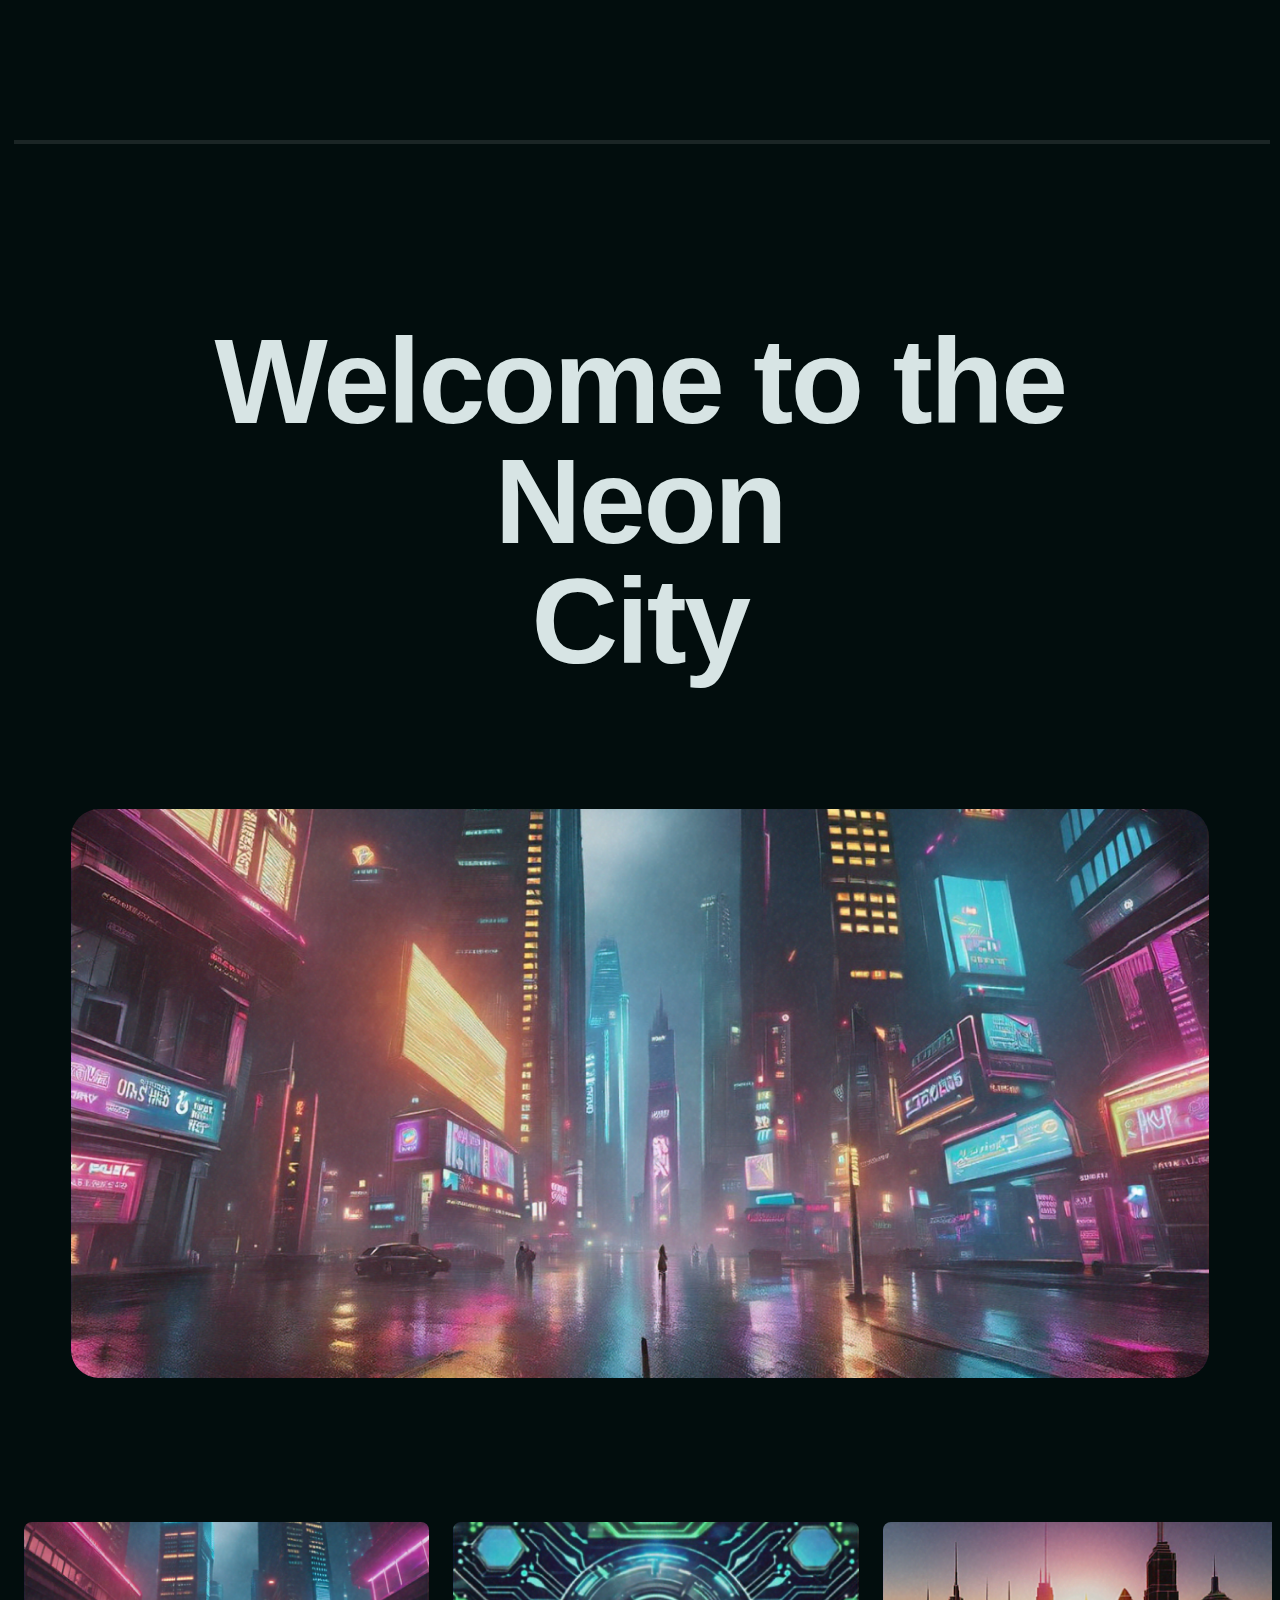
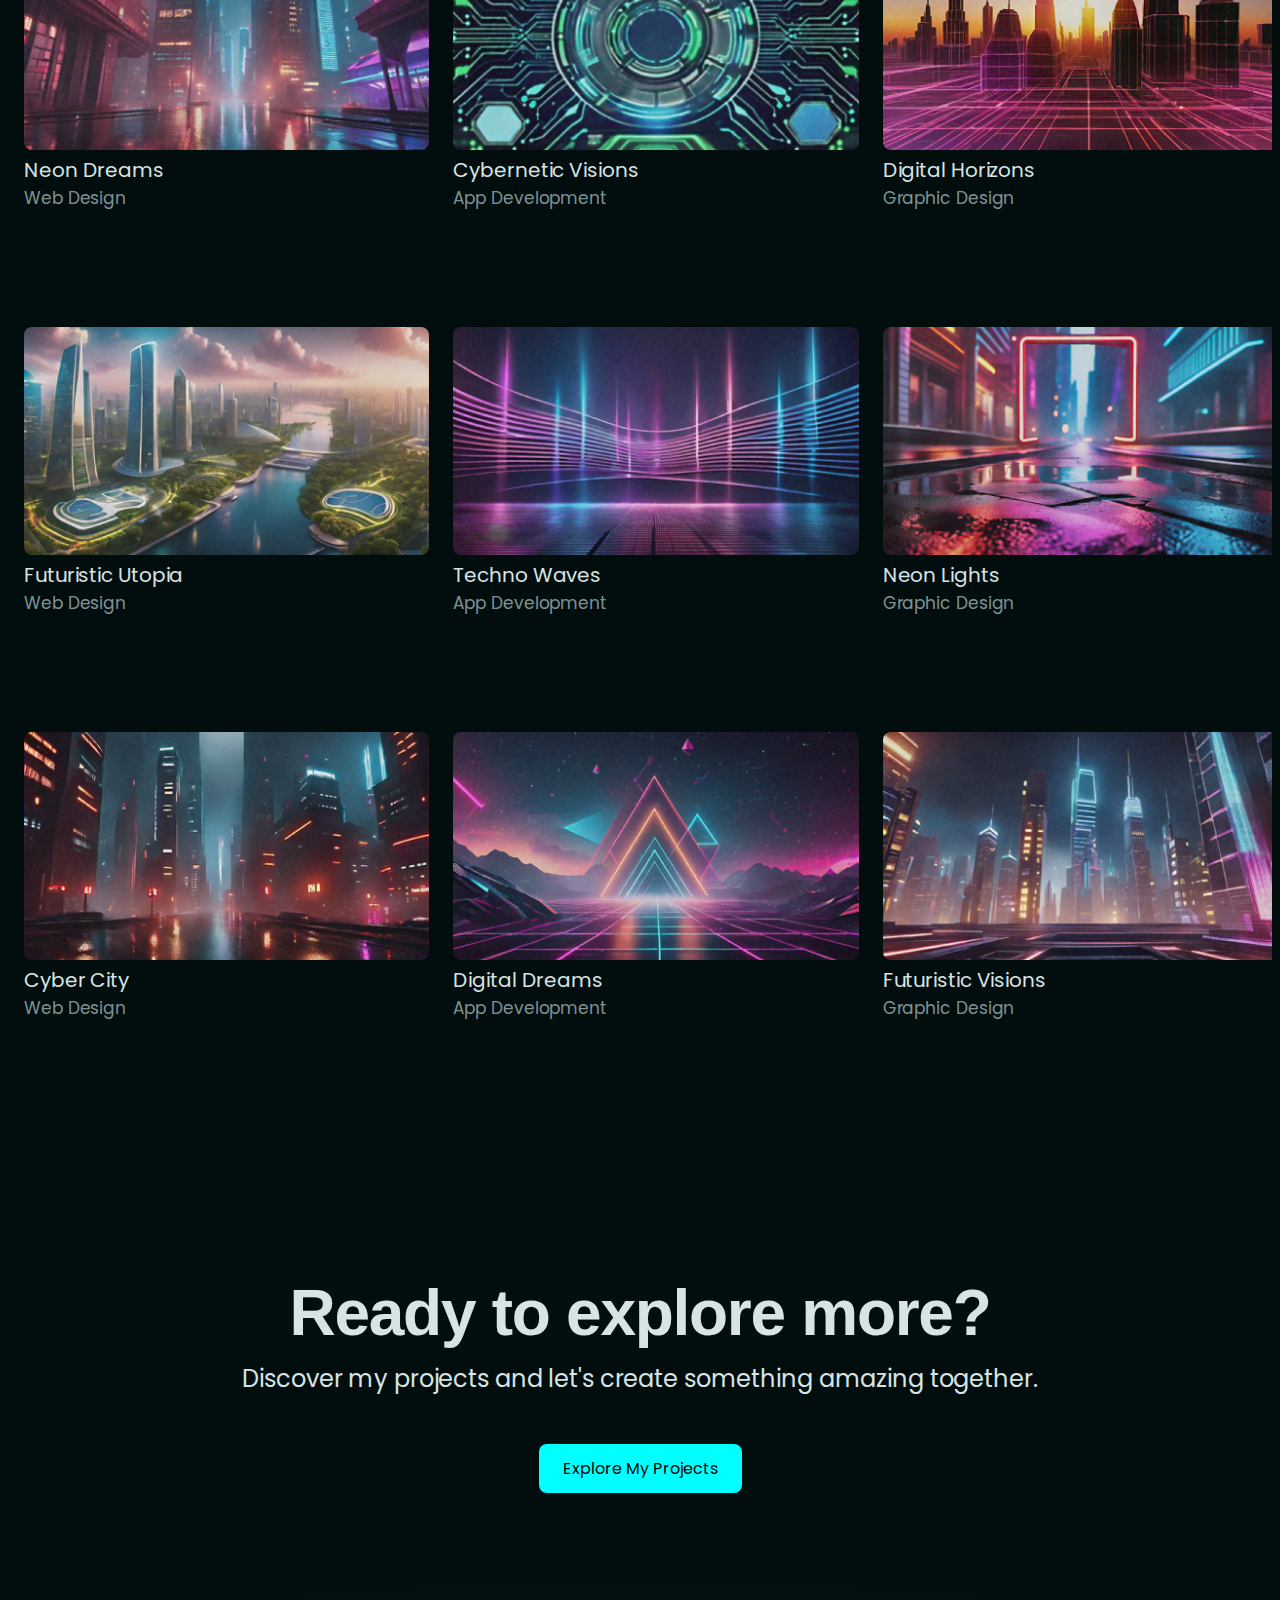
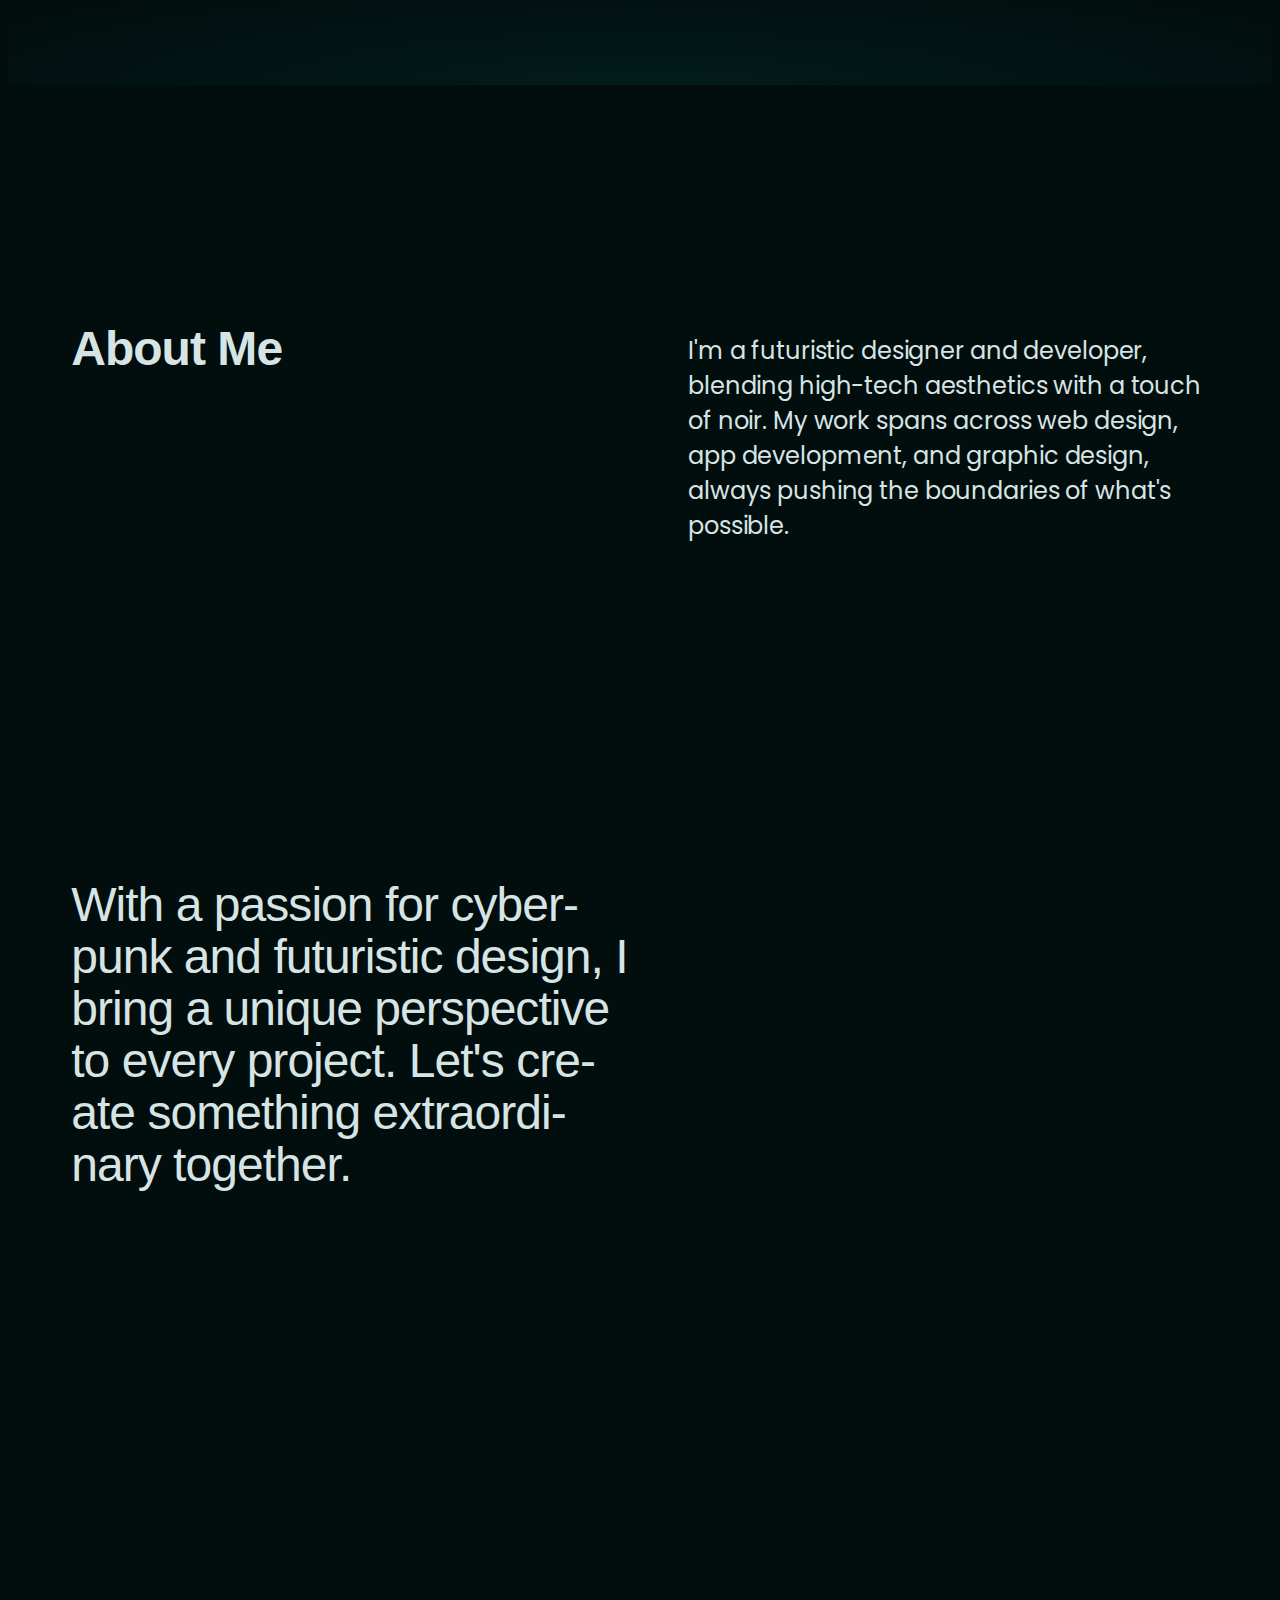
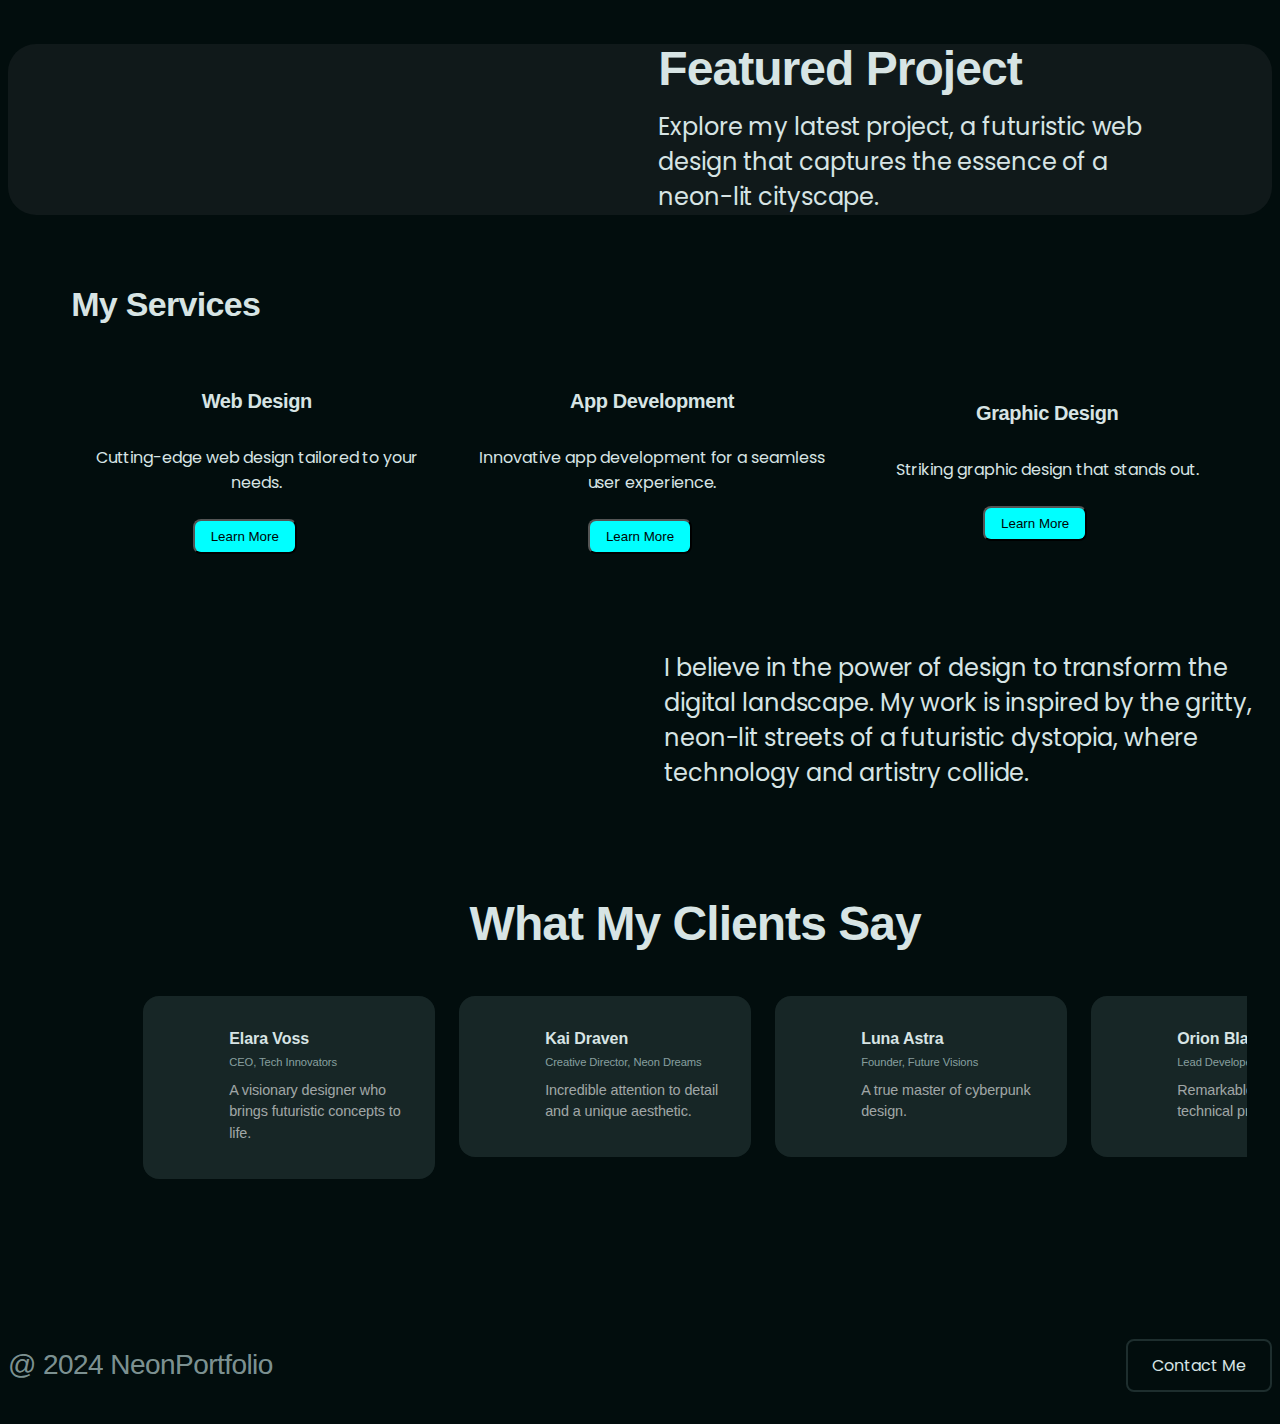
==== commit 3d75c174: "Some changes" ====
--- a/index.html
+++ b/index.html
@@ -106,6 +106,7 @@
     <h2 class="cta-title">Ready to explore more?</h2>
     <p class="cta-description">Discover my projects and let's create something amazing together.</p>
     <a href="#projects" class="cta-button">Explore My Projects</a>
+    <div class="gradient-for-cta-s"></div>
   </div>
 
   <div class="about-section">
--- a/style.css
+++ b/style.css
@@ -1,6 +1,7 @@
-body{
-  font-family: Poppins,sans-serif;
-}
+body {
+  font-family: Poppins, sans-serif;
+}
+
 .header-container {
   display: flex;
   flex-direction: column;
@@ -88,78 +89,78 @@
   transition: all 0.3s ease;
 }
 
-/* Responsive Breakpoints */
 @media screen and (max-width: 1024px) {
   .header-container {
-      padding: 0 3%;
+    padding: 0 3%;
   }
 
   .main-header {
-      flex-direction: column;
-      text-align: center;
+    flex-direction: column;
+    text-align: center;
   }
 
   .nav-links {
-      gap: 20px;
-      width: 100%;
-      justify-content: center;
+    gap: 20px;
+    width: 100%;
+    justify-content: center;
   }
 }
 
 @media screen and (max-width: 768px) {
   .nav-links {
-      flex-direction: column;
-      align-items: center;
+    flex-direction: column;
+    align-items: center;
   }
 
   .header-divider {
-      left: -3%;
-      right: -3%;
+    left: -3%;
+    right: -3%;
   }
 }
 
 @media screen and (max-width: 480px) {
   .main-header {
-      padding: 10px 0;
+    padding: 10px 0;
   }
 
   .brand-logo {
-      font-size: clamp(24px, 6vw, 32px);
+    font-size: clamp(24px, 6vw, 32px);
   }
 
   .nav-links {
-      gap: 15px;
-  }
-}
-
-/* Animations */
+    gap: 15px;
+  }
+}
+
 @keyframes fadeIn {
   from {
-      opacity: 0;
-      transform: translateY(-20px);
-  }
+    opacity: 0;
+    transform: translateY(-20px);
+  }
+
   to {
-      opacity: 1;
-      transform: translateY(0);
-  }
-}
-
-.brand-logo, .nav-links {
+    opacity: 1;
+    transform: translateY(0);
+  }
+}
+
+.brand-logo,
+.nav-links {
   animation: fadeIn 0.8s ease forwards;
   opacity: 0;
   animation-delay: 0.2s;
 }
 
-/* Hover Effects */
 @media (hover: hover) {
   .brand-logo:hover {
-      transform: scale(1.05) rotate(2deg);
+    transform: scale(1.05) rotate(2deg);
   }
 
   .nav-link:hover {
-      transform: translateY(-3px);
-  }
-}
+    transform: translateY(-3px);
+  }
+}
+
 .hero-section {
   background-color: rgba(2, 13, 13, 1);
   display: flex;
@@ -204,52 +205,52 @@
   transform: scale(1.02);
 }
 
-/* Responsive Breakpoints */
 @media screen and (max-width: 1024px) {
   .hero-section {
-      padding: 64px 3%;
+    padding: 64px 3%;
   }
 }
 
 @media screen and (max-width: 768px) {
   .hero-section {
-      padding: 48px 2%;
+    padding: 48px 2%;
   }
 
   .hero-title {
-      letter-spacing: -1.2px;
+    letter-spacing: -1.2px;
   }
 }
 
 @media screen and (max-width: 480px) {
   .hero-section {
-      padding: 32px 1%;
+    padding: 32px 1%;
   }
 
   .hero-title {
-      letter-spacing: -0.8px;
+    letter-spacing: -0.8px;
   }
 
   .hero-image {
-      border-radius: 16px;
-      margin: 24px 0 0;
-  }
-}
-
-/* Ensure text doesn't overflow on small screens */
+    border-radius: 16px;
+    margin: 24px 0 0;
+  }
+}
+
 @media screen and (max-width: 375px) {
   .hero-title {
-      font-size: clamp(32px, 15vw, 64px);
-      line-height: clamp(40px, 16vw, 80px);
-  }
-}
-
-/* Accessibility and Performance */
+    font-size: clamp(32px, 15vw, 64px);
+    line-height: clamp(40px, 16vw, 80px);
+  }
+}
+
 @media (prefers-reduced-motion: reduce) {
-  .hero-title, .hero-image {
-      transition: none;
-  }
-}
+
+  .hero-title,
+  .hero-image {
+    transition: none;
+  }
+}
+
 .project-grid {
   display: flex;
   flex-direction: column;
@@ -324,7 +325,6 @@
   font-weight: 400;
 }
 
-/* Responsive Adjustments */
 @media screen and (max-width: 1024px) {
   .project-card {
     flex-basis: calc(50% - 24px);
@@ -335,16 +335,16 @@
   .project-row {
     gap: 16px;
   }
-  
+
   .project-card {
     flex-basis: 100%;
     min-width: 100%;
   }
-  
+
   .project-title {
     font-size: 18px;
   }
-  
+
   .project-category {
     font-size: 16px;
   }
@@ -354,196 +354,273 @@
   .project-grid {
     padding: 0 8px;
   }
-  
+
   .project-row {
     padding: 24px 0;
   }
-  
+
   .project-card {
     min-height: 280px;
   }
 }
 
-/* Reset default margins and paddings */
-p, h2 {
+p,
+h2 {
   padding: 0;
   margin: 0;
 }
-body{
-  background-color:  rgba(2, 13, 13, 1);
-}
+
+body {
+  background-color: rgba(2, 13, 13, 1);
+}
+
 .cta-section {
   text-align: center;
   padding: 96px 0;
-  }
-  .cta-title {
+  position: relative;
+  padding-bottom: 12rem;
+}
+
+.gradient-for-cta-s {
+  position: absolute;
+  width: 100vw;
+  height: 20rem;
+  bottom: 0;
+  left: 50%;
+  background: radial-gradient(63.68% 40.76% at 50% 103.08%, rgba(0, 112, 112, 0.16) 0%, rgba(2, 13, 13, 0) 100%);
+  transform: translateX(-50%);
+}
+
+.cta-title {
   font: 700 64px/1 Roboto Serif, sans-serif;
   letter-spacing: -1.28px;
   color: rgba(215, 228, 228, 1);
   padding-top: 48px;
-  }
-  .cta-description {
-  /* font: 400 24px/1 Public Sans, sans-serif; */
+}
+
+.cta-description {
   letter-spacing: -0.12px;
   font-size: 24px;
   color: rgba(215, 228, 228, 1);
   margin-top: 16px;
-  }
-  .cta-button {
+}
+
+.cta-button {
   display: inline-block;
   background-color: rgba(0, 255, 255, 1);
   color: rgba(0, 5, 5, 1);
   padding: 12px 24px;
   border-radius: 8px;
-  /* font: 500 20px/1.2 Public Sans, sans-serif; */
   text-decoration: none;
   margin-top: 48px;
-  }
-  .cta-button:hover{
-    scale:1.1
-  }
+}
+
+.cta-button:hover {
+  scale: 1.1
+}
+
+.about-section {
+  display: flex;
+  flex-direction: column;
+  align-items: end;
+  color: rgb(215, 228, 228);
+  padding: 0 70px;
+}
+
+.text-container {
+  background-color: rgb(2, 13, 13);
+  position: relative;
+  display: flex;
+  width: 100%;
+  align-items: start;
+  gap: 40px 96px;
+  justify-content: start;
+  padding: 96px 0;
+}
+
+.content-wrapper {
+  display: flex;
+  min-width: 240px;
+  align-items: start;
+  gap: 40px 96px;
+  justify-content: start;
+  flex-wrap: wrap;
+  flex: 1;
+  flex-basis: 0%;
+  padding: 48px 0;
+}
+
+.heading {
+  letter-spacing: -0.96px;
+  flex: 1;
+  flex-basis: 0%;
+  font: 700 48px/1 "Roboto Serif", sans-serif;
+}
+
+.description {
+  min-width: 240px;
+  padding-top: 8px;
+  letter-spacing: -0.12px;
+  flex: 1;
+  font-size: 24px;
+}
+
+.section-divider {
+  position: absolute;
+  display: flex;
+  min-width: 240px;
+  height: 0;
+  left: -96px;
+  right: -96px;
+  bottom: 0;
+  width: 1536px;
+  border: 2px solid rgba(255, 255, 255, 0);
+}
+
+.about-section {
+  background: rgba(2, 13, 13, 1);
+  display: flex;
+  flex-wrap: wrap;
+  justify-content: left;
+  align-items: start;
+  padding: 96px 16px;
+  gap: 32px;
+}
+
+.about-description {
+  width: 50%;
+  max-width: 50vw;
+  color: rgba(215, 228, 228, 1);
+  font: 400 48px/52px 'Roboto Serif', -apple-system, Roboto, Helvetica, sans-serif;
+  letter-spacing: -0.96px;
+  flex: 1;
+
+}
+
+.content-spacer {
+  display: flex;
+  width: 100%;
+  max-width: 672px;
+  min-width: 240px;
+  height: auto;
+  aspect-ratio: 672 / 312;
+  flex: 1;
+}
+
+@media screen and (max-width: 1024px) {
   .about-section {
-    display: flex;
+    padding: 64px 16px;
+  }
+
+  .about-description {
+    max-width: 100%;
+    font-size: 36px;
+    line-height: 42px;
+    text-align: center;
+  }
+
+  .content-spacer {
+    max-width: 100%;
+  }
+}
+
+@media screen and (max-width: 768px) {
+  .about-section {
+    padding: 32px 16px;
     flex-direction: column;
-    align-items: end;
-    color: rgb(215, 228, 228);
-    padding: 0 70px;
-  }
-  .text-container {
-    background-color: rgb(2, 13, 13);
-    position: relative;
-    display: flex;
-    width: 100%;
-    align-items: start;
-    gap: 40px 96px;
-    justify-content: start;
-    padding: 96px 0;
-  }
-  .content-wrapper {
-    display: flex;
-    min-width: 240px;
-    align-items: start;
-    gap: 40px 96px;
-    justify-content: start;
-    flex-wrap: wrap;
-    flex: 1;
-    flex-basis: 0%;
-    padding: 48px 0;
-  }
-  .heading {
-    letter-spacing: -0.96px;
-    flex: 1;
-    flex-basis: 0%;
-    font: 700 48px/1 "Roboto Serif", sans-serif;
-  }
-  .description {
-    min-width: 240px;
-    padding-top: 8px;
-    letter-spacing: -0.12px;
-    flex: 1;
+    align-items: center;
+  }
+
+  .about-description {
+    font-size: 28px;
+    line-height: 34px;
+    text-align: center;
+  }
+
+  .content-spacer {
+    height: auto;
+    max-width: 100%;
+  }
+}
+
+@media screen and (max-width: 480px) {
+  .about-description {
     font-size: 24px;
-    /* font: 400 24px/32px "Public Sans", -apple-system, Roboto, Helvetica, sans-serif; */
-  }
-  .section-divider {
-    position: absolute;
-    display: flex;
-    min-width: 240px;
-    height: 0;
-    left: -96px;
-    right: -96px;
-    bottom: 0;
-    width: 1536px;
-    border: 2px solid rgba(255, 255, 255, 0);
-  }
-  .about-section {
-    background: rgba(2, 13, 13, 1);
-    display: flex;
-    overflow: hidden;
-    padding: 96px 0;
-    justify-content: flex-start;
-    flex-wrap: wrap;
-  }
-  .about-description {
-    width: 50vw;
-    color: rgba(215, 228, 228, 1);
-    font: 400 48px/52px Roboto Serif, -apple-system, Roboto, Helvetica, sans-serif;
-    letter-spacing: -0.96px;
-    align-self: flex-start;
-    flex: 1;
-    flex-basis: 0%;
-  } 
-  .content-spacer {
-    display: flex;
-    min-width: 240px;
-    width: 672px;
-    height: 312px;
-    flex: 1;
-    flex-basis: 0%;
-  }
-  .feature-card-container-1 {
-    background-color: rgba(2, 13, 13, 1);
-    display: flex;
-    align-items: center;
-    justify-content: flex-start;
-    padding: 24px 0;
-}
+    line-height: 30px;
+  }
+}
+
+.feature-card-container-1 {
+  background-color: rgba(2, 13, 13, 1);
+  display: flex;
+  align-items: center;
+  justify-content: flex-start;
+  padding: 24px 0;
+}
+
 .feature-card-1 {
-    border-radius: 28px;
-    display: flex;
-    width: 100%;
-    padding-right: 64px;
-    align-items: center;
-    overflow: hidden;
-    justify-content: space-evenly;
-    gap: 3rem;
-    flex-wrap: wrap;
-    flex: 1;
-    flex-basis: 0%;
-    margin: auto 0;
-    border: 1px solid transparent;
-    min-width: 240px;
-    background-color: rgba(16,25,26);
-}
+  border-radius: 28px;
+  display: flex;
+  width: 100%;
+  padding-right: 64px;
+  align-items: center;
+  overflow: hidden;
+  justify-content: space-evenly;
+  gap: 3rem;
+  flex-wrap: wrap;
+  flex: 1;
+  flex-basis: 0%;
+  margin: auto 0;
+  border: 1px solid transparent;
+  min-width: 240px;
+  background-color: rgba(16, 25, 26);
+}
+
 .project-image-wrapper-1 {
-    align-self: stretch;
-    display: flex;
-    flex-direction: column;
-    overflow: hidden;
-    width: 560px;
-    margin: auto 0;
-    min-width: 240px;
-}
+  align-self: stretch;
+  display: flex;
+  flex-direction: column;
+  overflow: hidden;
+  width: 560px;
+  margin: auto 0;
+  min-width: 240px;
+}
+
 .project-image-1 {
-    width: 100%;
-}
+  width: 100%;
+}
+
 .content-wrapper-1 {
-    align-self: stretch;
-    display: flex;
-    flex-direction: column;
-    color: rgba(215, 228, 228, 1);
-    justify-content: flex-start;
-    flex: 1;
-    flex-basis: 0%;
-    margin: auto 0;
-    min-width: 240px;
-    max-width: 33rem;
-}
+  align-self: stretch;
+  display: flex;
+  flex-direction: column;
+  color: rgba(215, 228, 228, 1);
+  justify-content: flex-start;
+  flex: 1;
+  flex-basis: 0%;
+  margin: auto 0;
+  min-width: 240px;
+  max-width: 33rem;
+}
+
 .project-title-1 {
-    letter-spacing: -0.96px;
-    font: 700 48px/1 Domine, sans-serif;
-}
+  letter-spacing: -0.96px;
+  font: 700 48px/1 Domine, sans-serif;
+}
+
 .project-description-1 {
-    letter-spacing: -0.12px;
-    margin-top: 16px;
-    font-size: 24px;
-    /* font: 400 24px/32px Public Sans, -apple-system, Roboto, Helvetica, sans-serif; */
-}
+  letter-spacing: -0.12px;
+  margin-top: 16px;
+  font-size: 24px;
+}
+
 .services-section {
   display: flex;
   flex-direction: column;
   align-items: start;
   padding: 0 80px;
 }
+
 .services-wrapper {
   background-color: rgb(2, 13, 13);
   position: relative;
@@ -553,17 +630,20 @@
   justify-content: start;
   padding: 48px 0;
 }
+
 .services-content {
   display: flex;
   width: 100%;
   flex-direction: column;
   justify-content: start;
 }
+
 .services-heading {
   color: rgb(215, 228, 228);
   letter-spacing: -0.68px;
   font: 700 34px/1 "Roboto Serif", sans-serif;
 }
+
 .services-grid {
   display: flex;
   margin-top: 24px;
@@ -573,6 +653,7 @@
   justify-content: start;
   flex-wrap: wrap;
 }
+
 .service-card {
   align-self: stretch;
   display: flex;
@@ -585,13 +666,16 @@
   transition: all 0.2s;
 
 }
-.service-card:hover{
-  scale:1.1
-}
+
+.service-card:hover {
+  scale: 1.03
+}
+
 .service-image {
   width: 100%;
   border-radius: 8px;
 }
+
 .service-text {
   display: flex;
   margin-top: 24px;
@@ -602,15 +686,17 @@
   justify-content: start;
   padding: 0 12px;
 }
+
 .service-title {
   letter-spacing: -0.4px;
   font: 700 20px/1.2 "Roboto Serif", -apple-system, Roboto, Helvetica, sans-serif;
 }
+
 .service-description {
   letter-spacing: -0.07px;
   margin-top: 12px;
-  /* font: 400 15px/1 "Public Sans", sans-serif; */
-}
+}
+
 .service-button {
   align-self: center;
   border-radius: 8px;
@@ -618,12 +704,13 @@
   margin-top: 24px;
   color: rgb(0, 5, 5);
   padding: 8px 16px;
-  /* font: 500 15px/1 "Public Sans", sans-serif; */
   cursor: pointer;
 }
-.service-button:hover{
-  scale:1.1
-}
+
+.service-button:hover {
+  scale: 1.1
+}
+
 .portfolio-section {
   background: rgba(2, 13, 13, 1);
   display: flex;
@@ -633,8 +720,8 @@
   justify-content: flex-start;
   flex-wrap: wrap;
   padding: 48px 0;
-  /* font: 400 24px/32px Public Sans, -apple-system, Roboto, Helvetica, sans-serif; */
-}
+}
+
 .content-spacer {
   align-self: flex-start;
   display: flex;
@@ -644,17 +731,20 @@
   flex: 1;
   flex-basis: 0%;
 }
+
 .portfolio-description {
   flex: 1;
   flex-basis: 0%;
   font-size: 24px;
 }
+
 .testimonials-wrapper {
   display: flex;
   flex-direction: column;
   align-items: start;
   padding: 0 80px;
 }
+
 .testimonials-section {
   background-color: rgba(2, 13, 13, 1);
   position: relative;
@@ -662,38 +752,46 @@
   width: 100%;
   flex-direction: column;
   justify-content: center;
-  position: relative;
-  padding: 48px 0;
-}
+  padding: clamp(24px, 5vw, 48px) 5%;
+}
+
 .section-title {
   color: rgba(215, 228, 228, 1);
   letter-spacing: -0.96px;
   text-align: center;
   align-self: center;
   z-index: 1;
-  font: 700 48px/1 Roboto Serif, sans-serif;
-}
+  font-family: 'Roboto Serif', sans-serif;
+  font-weight: 700;
+  font-size: clamp(2rem, 5vw, 3rem);
+  line-height: 1;
+}
+
 .testimonials-grid {
   z-index: 1;
   display: flex;
-  margin-top: 48px;
-  /* width: 50%; */
+  margin-top: clamp(24px, 4vw, 48px);
   align-items: start;
-  gap: 24px;
-  overflow-x: scroll;
-  justify-content: start;
-  /* position: relative; */
-}
-.testimonial-card-gradient{
-  width: 10rem;
-  height: 14.4rem;
-  position: absolute;
-  right: 0;
-  top: 9rem;
-  z-index: 1;
-  background: linear-gradient(90deg,transparent,black);
-}
-
+  gap: clamp(16px, 3vw, 24px);
+  overflow-x: auto;
+  justify-content: start;
+  padding-bottom: 1rem;
+  scroll-behavior: smooth;
+  -webkit-overflow-scrolling: touch;
+}
+
+.testimonials-grid::-webkit-scrollbar {
+  display: none;
+}
+
+.testimonials-grid {
+  -ms-overflow-style: none;
+  scrollbar-width: none;
+}
+
+.testimonial-card-gradient {
+  display: none;
+}
 
 .testimonial-card {
   border-radius: 16px;
@@ -701,16 +799,17 @@
   display: flex;
   min-width: 240px;
   flex-direction: column;
-  /* overflow: hidden; */
-  justify-content: start;
-  width: 288px;
+  justify-content: start;
+  width: clamp(240px, 30vw, 288px);
   padding: 24px;
   border: 2px solid transparent;
-  transition: all 0.2s;
-}
-.testimonial-card:hover{
-  scale:1.05;
-}
+  transition: all 0.2s ease;
+}
+
+.testimonial-card:hover {
+  transform: scale(1.02);
+}
+
 .profile-container {
   display: flex;
   width: 100%;
@@ -718,18 +817,22 @@
   gap: 12px;
   letter-spacing: -0.07px;
   justify-content: start;
-  font: 15px/1 Public Sans, sans-serif;
-}
+  font-family: 'Public Sans', sans-serif;
+  font-size: 0.9rem;
+}
+
 .profile-image {
   aspect-ratio: 1;
   object-fit: contain;
   object-position: center;
   width: 48px;
-  border-radius: 999px;
+  height: 48px;
+  border-radius: 50%;
   background-blend-mode: normal;
   align-self: stretch;
   margin: auto 0;
 }
+
 .profile-info {
   align-self: stretch;
   display: flex;
@@ -737,20 +840,26 @@
   justify-content: start;
   flex: 1;
 }
-.profile-info h3{
-  margin:0.5rem 0;
-}
-.profile-info p{
+
+.profile-info h3 {
+  margin: 0.5rem 0;
+  font-size: 1rem;
+}
+
+.profile-info p {
   font-size: 0.7rem;
 }
+
 .profile-name {
   color: rgba(215, 228, 228, 1);
   font-weight: 700;
 }
+
 .profile-title {
   color: rgba(209, 235, 235, 0.62);
   font-weight: 400;
 }
+
 .quote-wrapper {
   display: flex;
   margin-top: 10px;
@@ -759,54 +868,185 @@
   gap: 12px;
   justify-content: start;
 }
-.quote-wrapper p{
-  color:rgba(255,255,255,0.6);
+
+.quote-wrapper p {
+  color: rgba(255, 255, 255, 0.6);
   font-size: 0.9rem;
 }
+
 .quote-icon {
   display: flex;
   flex-direction: column;
   align-items: center;
   justify-content: start;
   width: 48px;
-}
+  flex-shrink: 0;
+}
+
 .quote-text {
   color: rgba(215, 228, 228, 1);
   letter-spacing: -0.1px;
   flex: 1;
-  font: 400 20px/24px Public Sans, -apple-system, Roboto, Helvetica, sans-serif;
-}
+  font-family: 'Public Sans', -apple-system, Roboto, Helvetica, sans-serif;
+  font-weight: 400;
+  font-size: clamp(1rem, 3vw, 1.25rem);
+  line-height: 1.5;
+}
+
 .section-divider {
   position: absolute;
   z-index: 1;
   display: flex;
   min-height: 0;
-  width: 1536px;
-  left: -96px;
-  right: -96px;
+  left: -10%;
+  right: -10%;
   bottom: 0;
+  width: 120%;
   height: 0;
   border: 2px solid transparent;
 }
+
+@media screen and (max-width: 1024px) {
+  .testimonial-card-gradient {
+    display: block;
+    width: 5rem;
+    height: 10rem;
+    top: 50%;
+    transform: translateY(-50%);
+    background: linear-gradient(90deg, transparent, rgba(2, 13, 13, 1));
+  }
+
+  .testimonials-grid {
+    padding-right: 5rem;
+  }
+}
+
+@media screen and (max-width: 768px) {
+  .testimonials-section {
+    padding: 24px 3%;
+  }
+
+  .testimonial-card {
+    width: clamp(220px, 80vw, 280px);
+  }
+
+  .section-title {
+    font-size: clamp(1.75rem, 6vw, 2.5rem);
+  }
+
+  .quote-text {
+    font-size: clamp(0.9rem, 3.5vw, 1.1rem);
+  }
+}
+
+@media screen and (max-width: 480px) {
+  .testimonials-section {
+    padding: 16px 2%;
+  }
+
+  .testimonial-card {
+    width: clamp(200px, 90vw, 240px);
+    padding: 16px;
+  }
+
+  .profile-container {
+    gap: 8px;
+  }
+
+  .profile-image {
+    width: 40px;
+    height: 40px;
+  }
+}
+
+@media (prefers-reduced-motion: reduce) {
+  .testimonial-card:hover {
+    transform: none;
+    transition: none;
+  }
+}
+
 .footer {
   display: flex;
   justify-content: space-between;
   align-items: center;
   padding: 96px 0 24px;
 }
+
 .copyright {
   color: rgba(209, 235, 235, 0.62);
   font: 400 28px/1 Roboto Serif, sans-serif;
   letter-spacing: -0.56px;
 }
+
 .contact-button {
   color: rgba(215, 228, 228, 1);
   padding: 12px 24px;
   border-radius: 8px;
-  /* font: 500 20px/1.2 Public Sans, sans-serif; */
   border: 2px solid rgba(145, 182, 182, 0.2);
   text-decoration: none;
 }
-.contact-button:hover{
-  scale:1.2
+
+.contact-button:hover {
+  scale: 1.2
+}
+
+body,
+html {
+  max-width: 100%;
+  overflow-x: hidden;
+}
+
+.hero-title,
+.cta-title,
+.about-description,
+.project-title,
+.service-title,
+.section-title {
+  word-wrap: break-word;
+  overflow-wrap: break-word;
+  hyphens: auto;
+  max-width: 100%;
+}
+
+.service-image,
+.hero-image,
+.feature-card-1 {
+  max-width: 100%;
+  height: auto;
+  object-fit: contain;
+}
+
+.description,
+.project-description-1,
+.service-description,
+.quote-text {
+  word-wrap: break-word;
+  overflow-wrap: break-word;
+  max-width: 100%;
+}
+
+.header-container,
+.about-section,
+.services-section {
+  max-width: 100%;
+  padding-left: 5%;
+  padding-right: 5%;
+  box-sizing: border-box;
+}
+
+@media screen and (max-width: 375px) {
+
+  .hero-title,
+  .cta-title,
+  .about-description,
+  .project-title {
+    font-size: clamp(24px, 8vw, 36px);
+    line-height: 1.2;
+  }
+
+  .description,
+  .project-description-1 {
+    font-size: clamp(16px, 4vw, 20px);
+  }
 }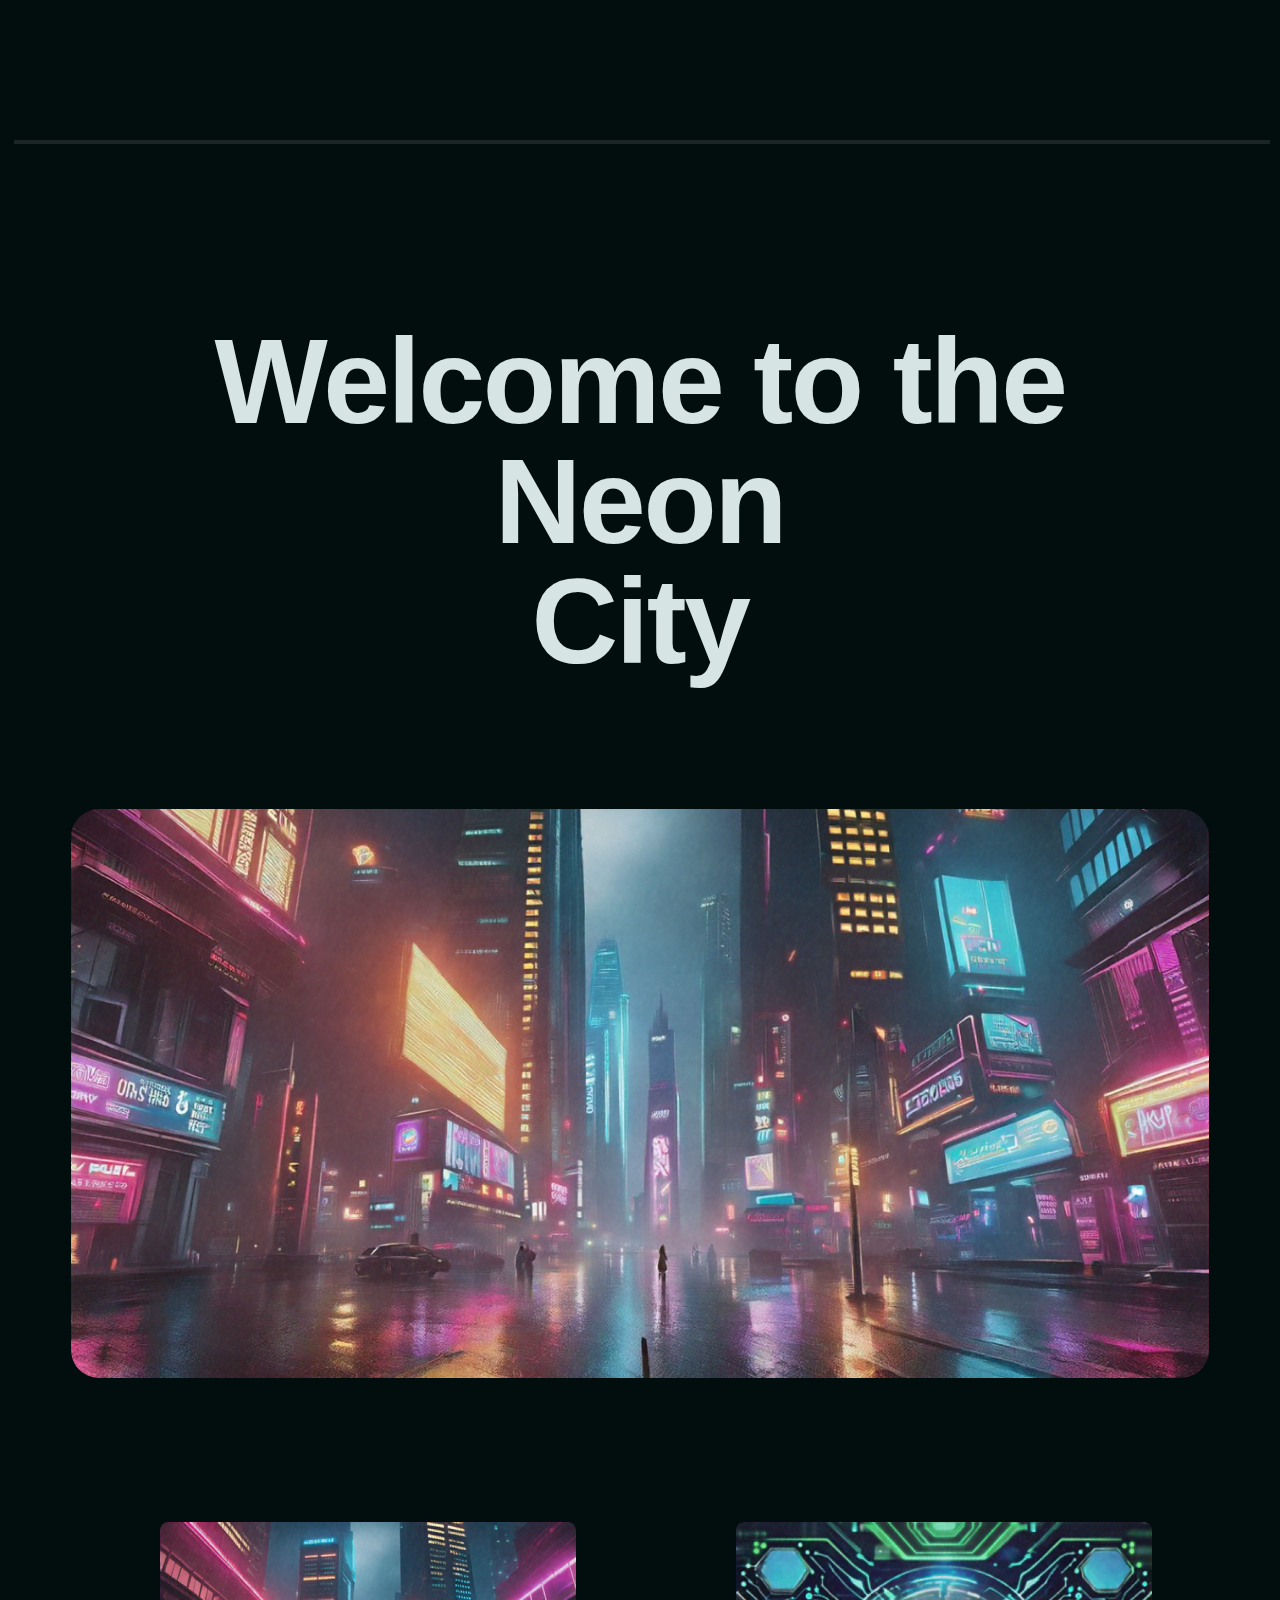
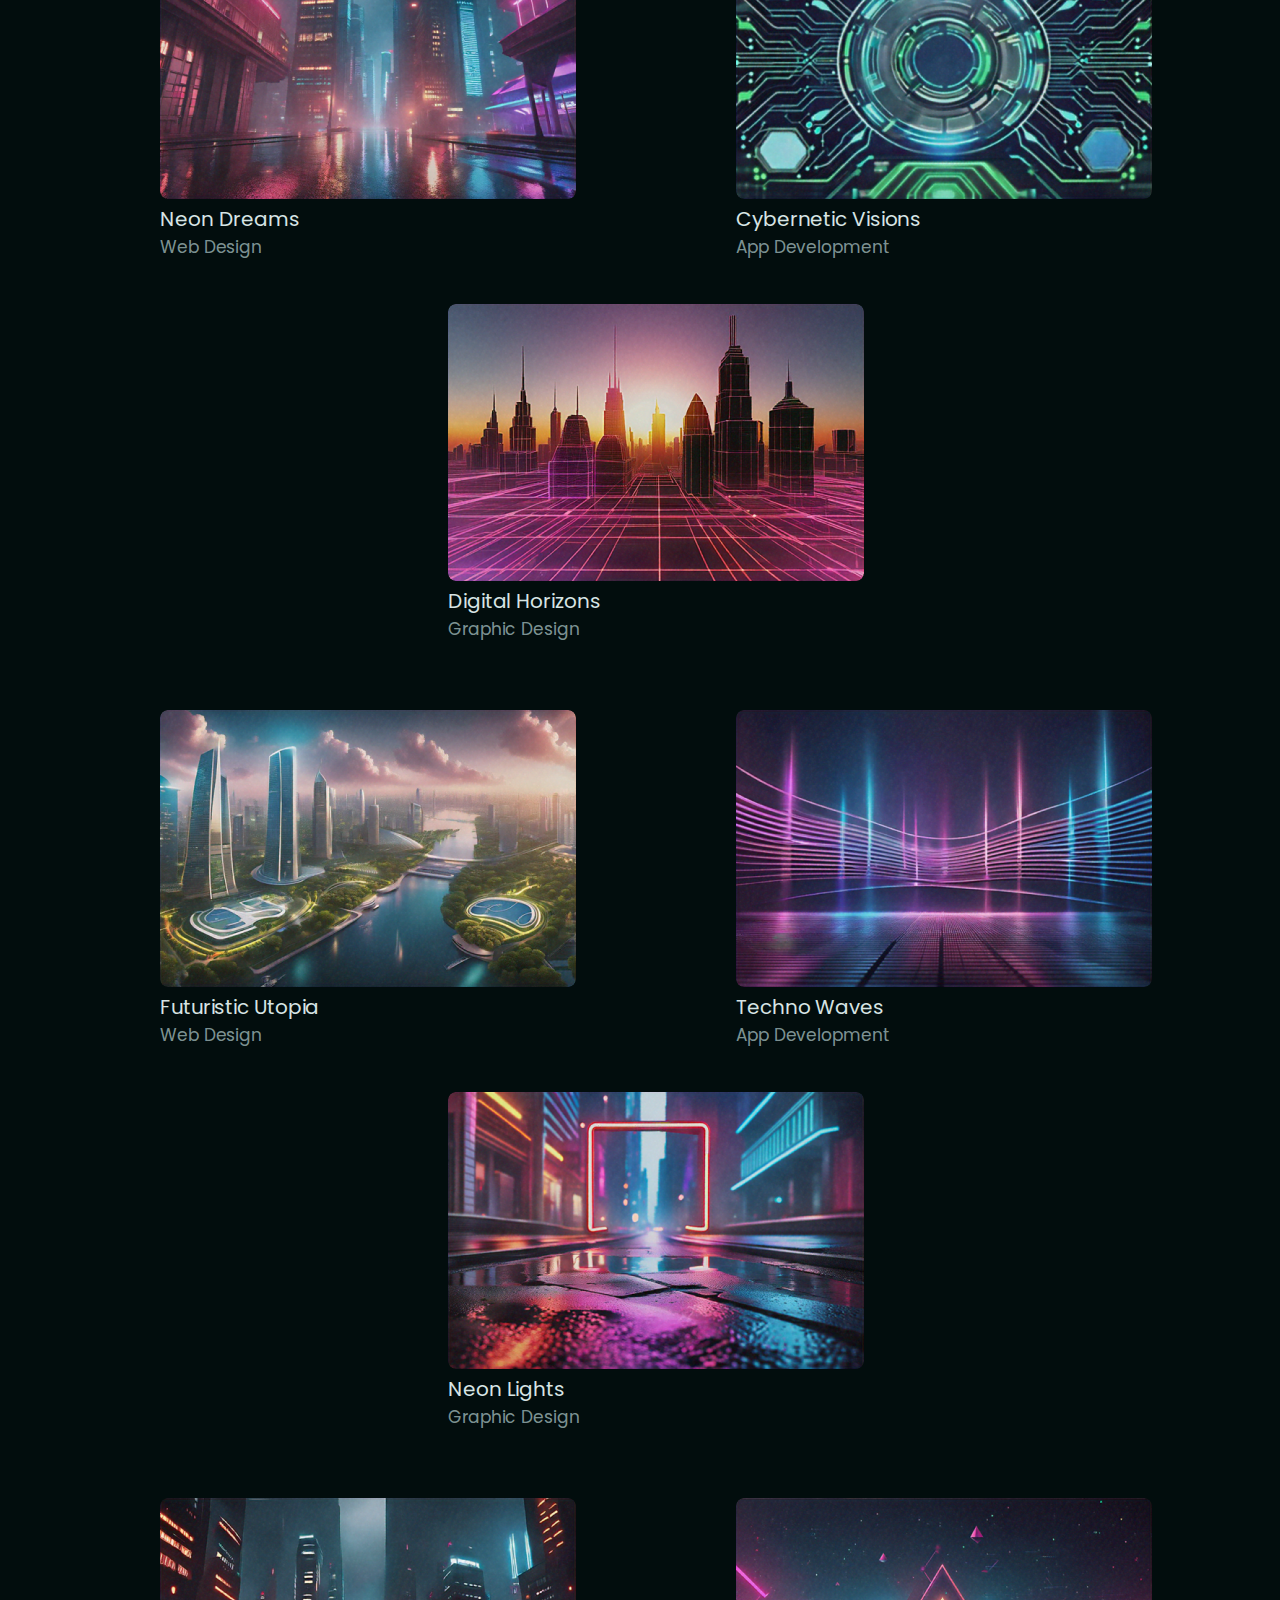
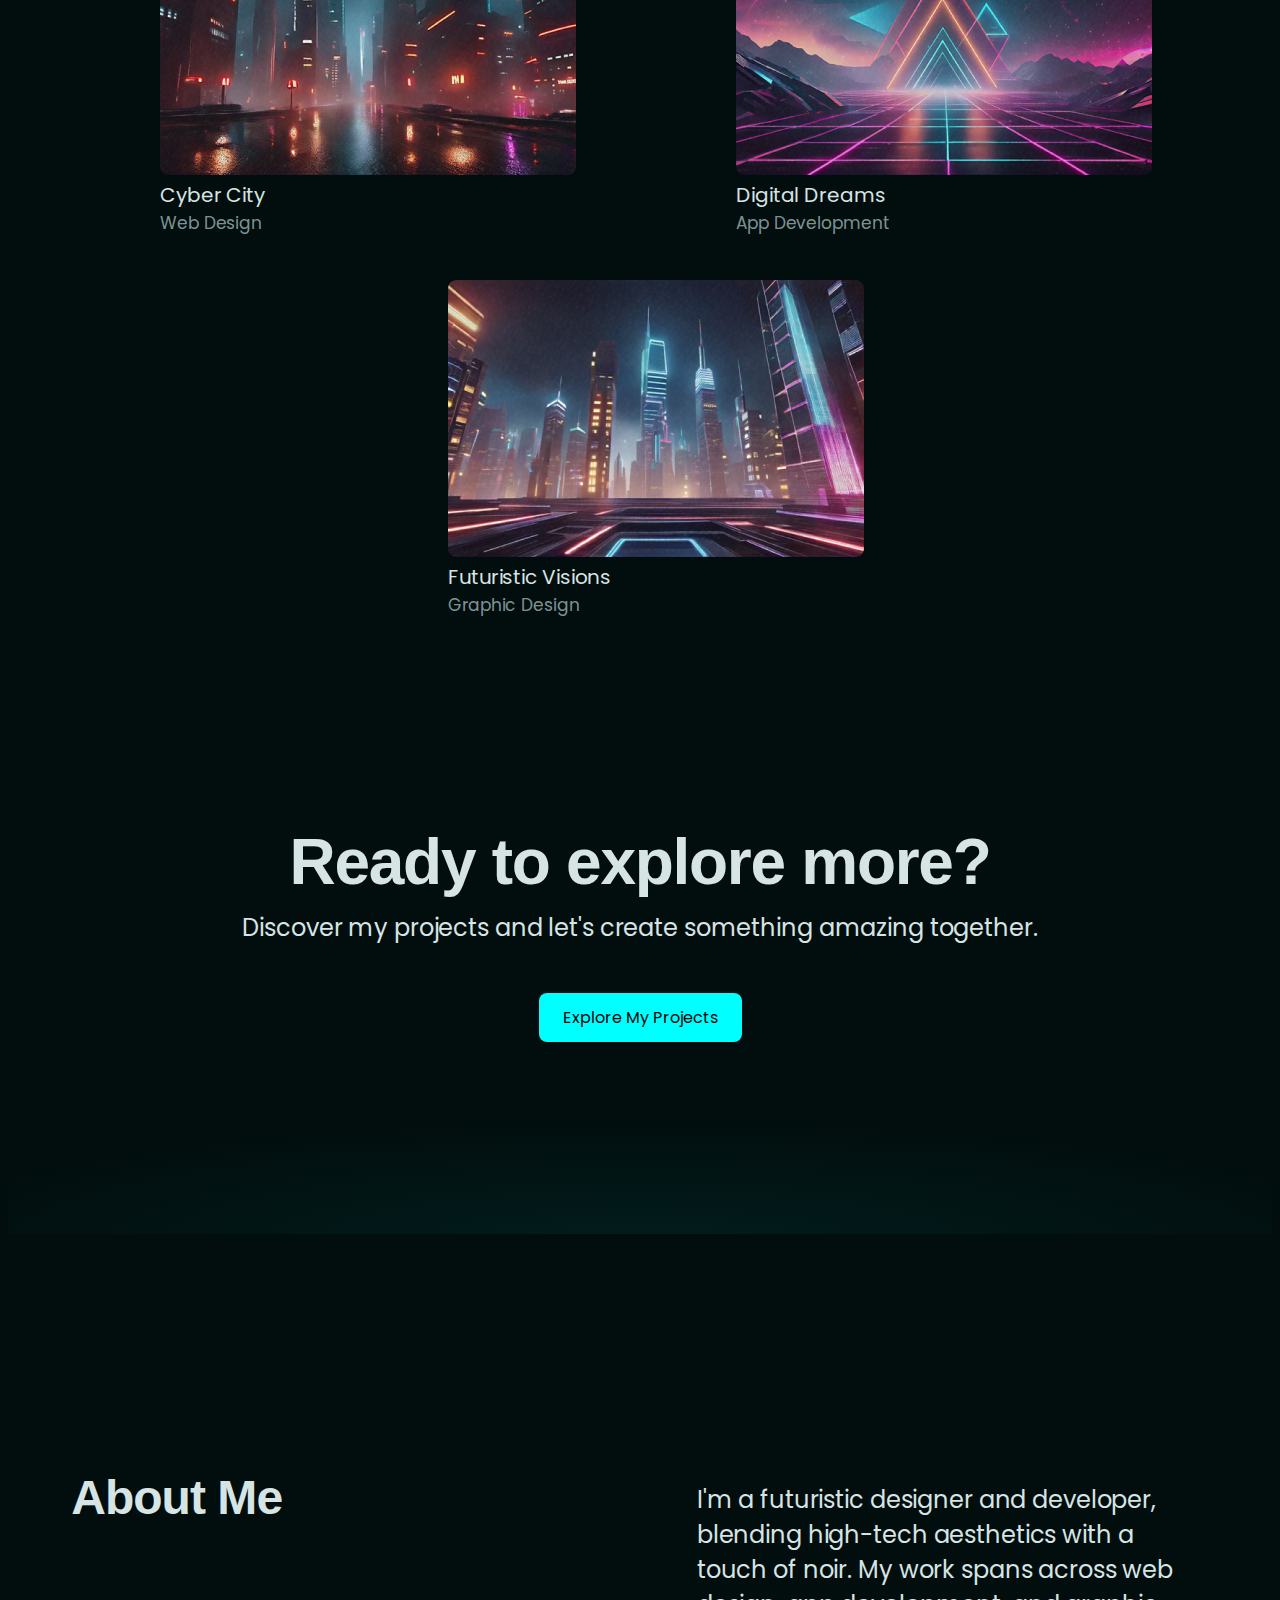
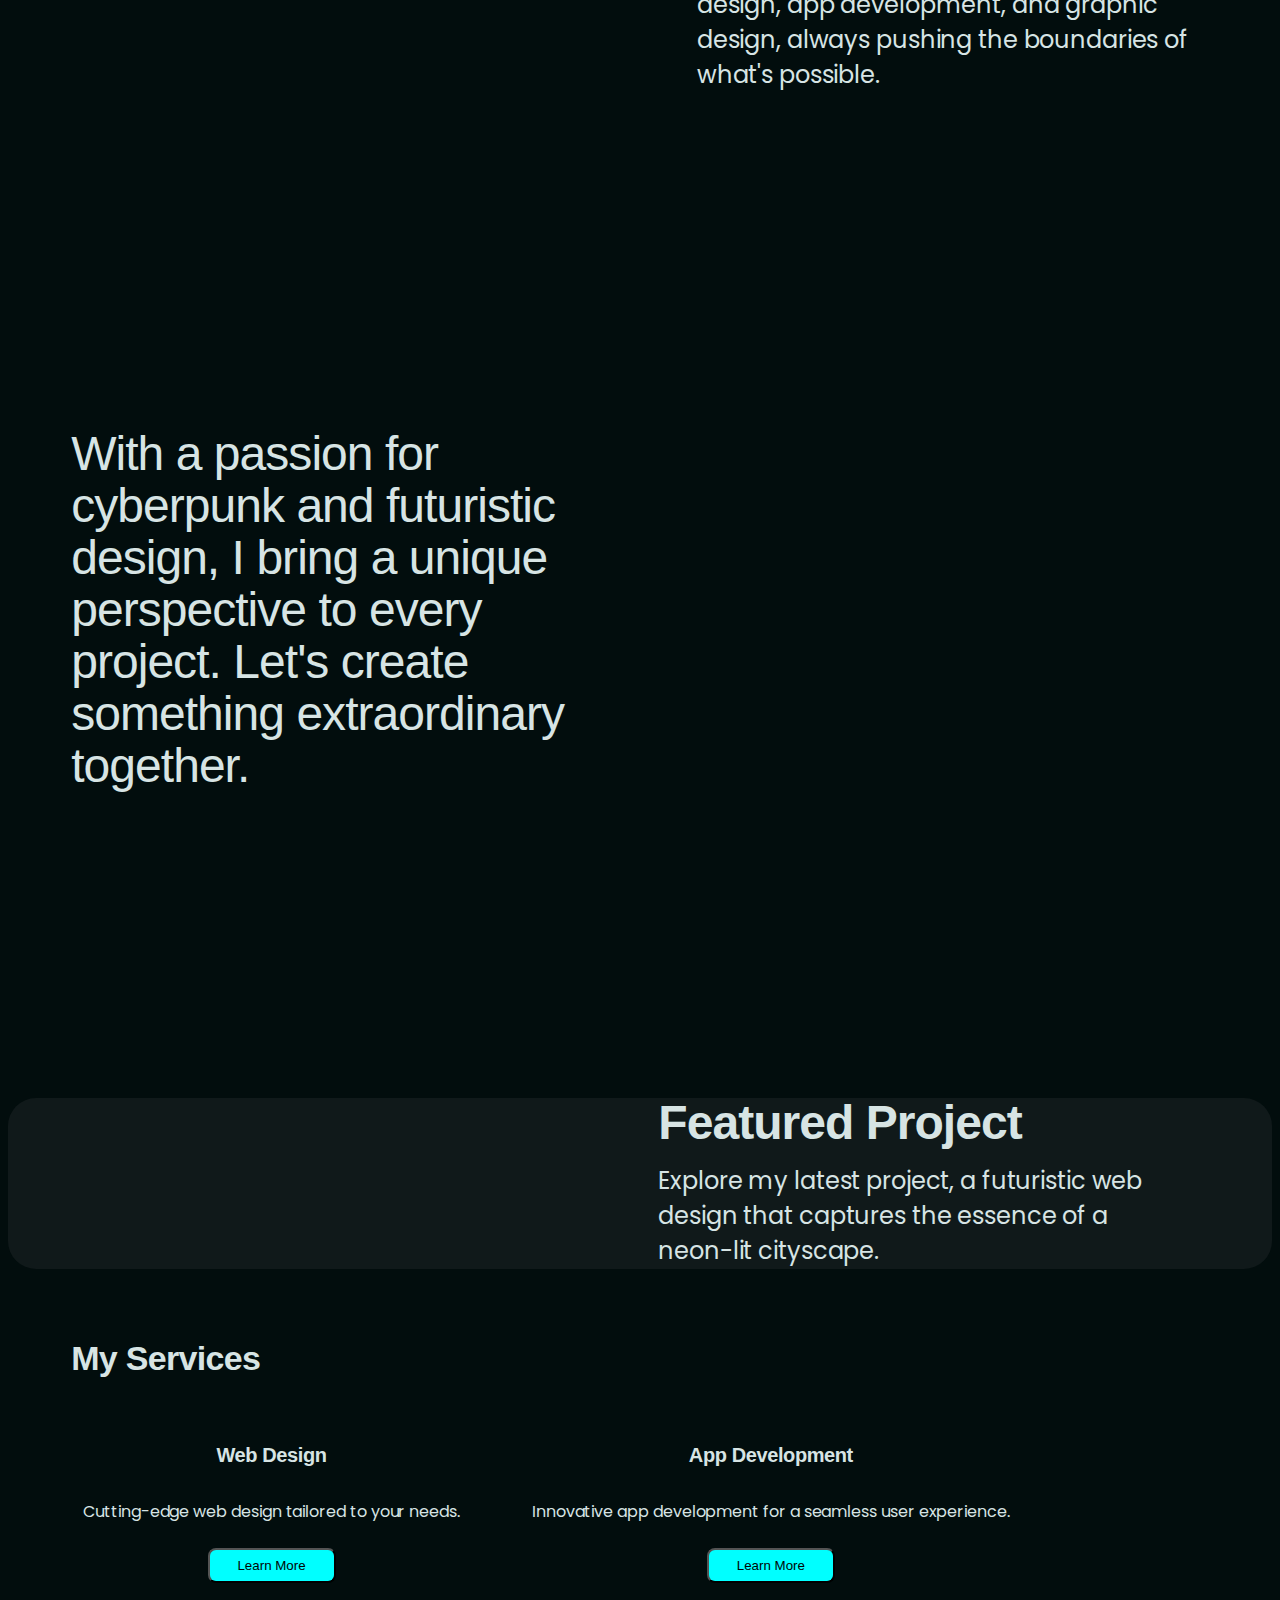
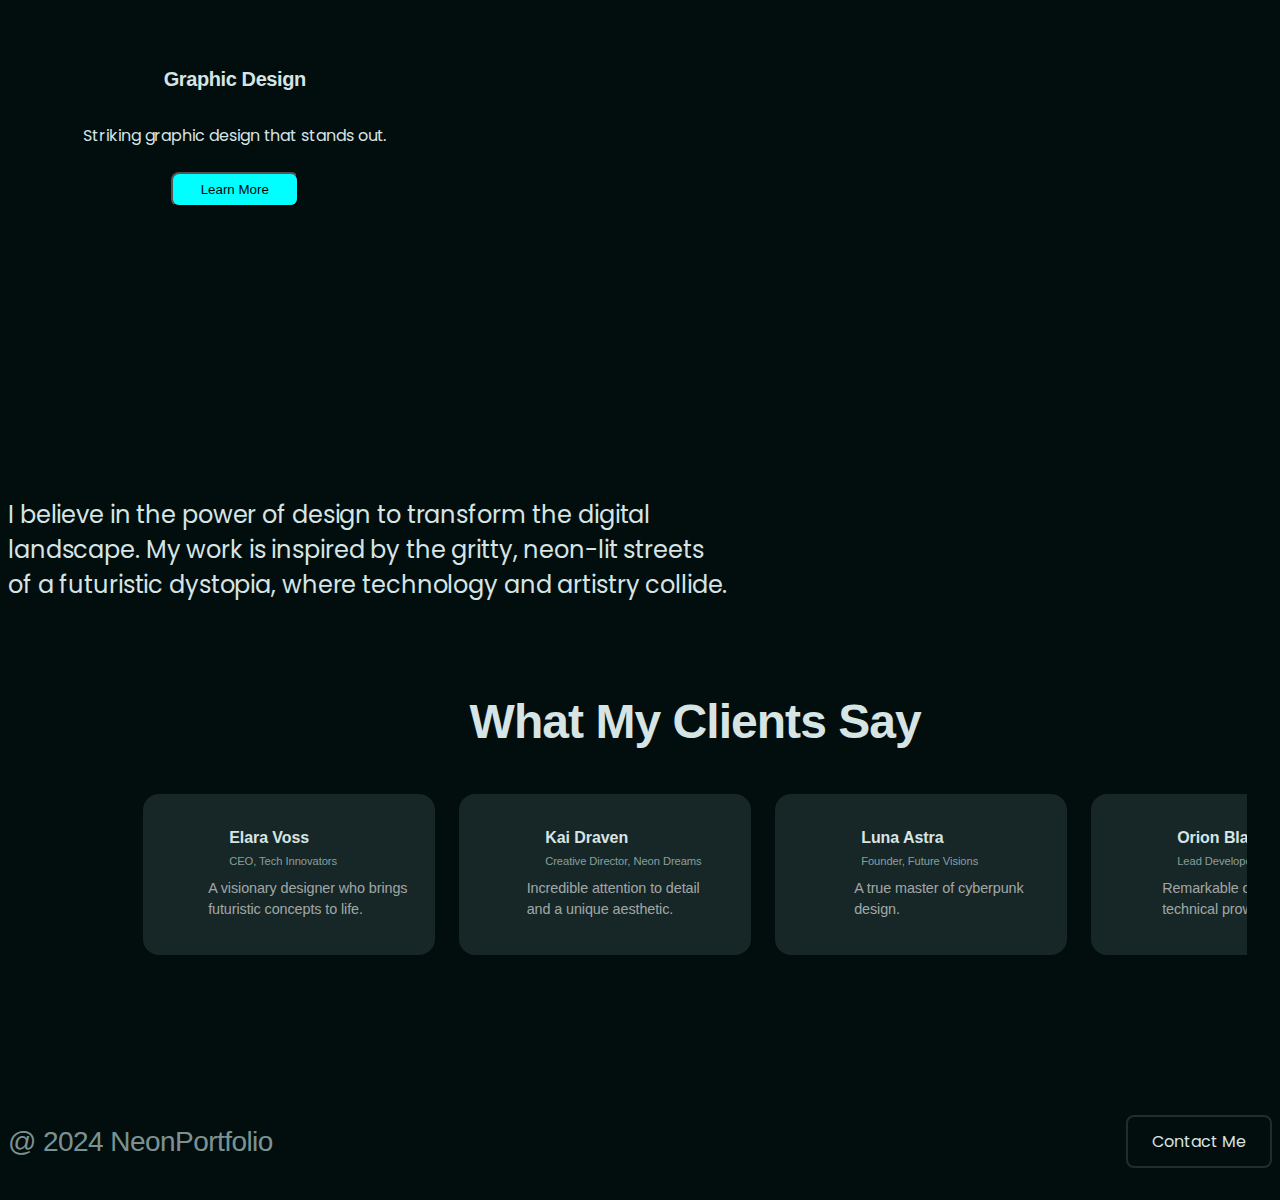
==== commit 0dffc230: "Some changes" ====
--- a/index.html
+++ b/index.html
@@ -21,7 +21,7 @@
         <a href="#projects" class="nav-link">Projects</a>
         <a href="#about" class="nav-link">About</a>
         <a href="#blog" class="nav-link">Blog</a>
-        <a href="#contact" class="nav-link">Contact</a>
+        <a href="#" class="nav-link">Contact</a>
       </div>
       <div class="header-divider"></div>
     </nav>
@@ -230,7 +230,6 @@
             <p class="quote-text">Incredible attention to detail and a unique aesthetic.</p>
           </div>
         </div>
-  
         <div class="testimonial-card">
           <div class="profile-container">
             <img src="Images/img16.png" alt="Profile photo of Luna Astra" class="profile-image" loading="lazy"/>
@@ -291,68 +290,7 @@
             <p class="quote-text">Transforms ideas into stunning visual experiences.</p>
           </div>
         </div>
-        <div class="testimonial-card">
-          <div class="profile-container">
-            <img src="Images/img19.png" alt="Profile photo of Nova Cypher" class="profile-image" loading="lazy"/>
-            <div class="profile-info">
-              <h3 class="profile-name">Nova Cypher</h3>
-              <p class="profile-title">Art Director, Cybernetic Visions</p>
-            </div>
-          </div>
-          <div class="quote-wrapper">
-            <div class="quote-icon">
-              <img src="Images/img20.png" alt="" class="quote-image" loading="lazy"/>
-            </div>
-            <p class="quote-text">Transforms ideas into stunning visual experiences.</p>
-          </div>
-        </div>
-        <div class="testimonial-card">
-          <div class="profile-container">
-            <img src="Images/img19.png" alt="Profile photo of Nova Cypher" class="profile-image" loading="lazy"/>
-            <div class="profile-info">
-              <h3 class="profile-name">Nova Cypher</h3>
-              <p class="profile-title">Art Director, Cybernetic Visions</p>
-            </div>
-          </div>
-          <div class="quote-wrapper">
-            <div class="quote-icon">
-              <img src="Images/img20.png" alt="" class="quote-image" loading="lazy"/>
-            </div>
-            <p class="quote-text">Transforms ideas into stunning visual experiences.</p>
-          </div>
-        </div>
-        <div class="testimonial-card">
-          <div class="profile-container">
-            <img src="Images/img19.png" alt="Profile photo of Nova Cypher" class="profile-image" loading="lazy"/>
-            <div class="profile-info">
-              <h3 class="profile-name">Nova Cypher</h3>
-              <p class="profile-title">Art Director, Cybernetic Visions</p>
-            </div>
-          </div>
-          <div class="quote-wrapper">
-            <div class="quote-icon">
-              <img src="Images/img20.png" alt="" class="quote-image" loading="lazy"/>
-            </div>
-            <p class="quote-text">Transforms ideas into stunning visual experiences.</p>
-          </div>
-        </div>
-        <div class="testimonial-card">
-          <div class="profile-container">
-            <img src="Images/img19.png" alt="Profile photo of Nova Cypher" class="profile-image" loading="lazy"/>
-            <div class="profile-info">
-              <h3 class="profile-name">Nova Cypher</h3>
-              <p class="profile-title">Art Director, Cybernetic Visions</p>
-            </div>
-          </div>
-          <div class="quote-wrapper">
-            <div class="quote-icon">
-              <img src="Images/img20.png" alt="" class="quote-image" loading="lazy"/>
-            </div>
-            <p class="quote-text">Transforms ideas into stunning visual experiences.</p>
-          </div>
-        </div>
-      </div>
-      <div class="testimonial-card-gradient">
+      </div>
       </div>
       <div class="section-divider"></div>
     </div>
--- a/style.css
+++ b/style.css
@@ -1,7 +1,6 @@
 body {
   font-family: Poppins, sans-serif;
 }
-
 .header-container {
   display: flex;
   flex-direction: column;
@@ -11,7 +10,6 @@
   margin: 0 auto;
   transition: all 0.3s ease;
 }
-
 .main-header {
   background-color: rgb(2, 13, 13);
   position: relative;
@@ -22,9 +20,7 @@
   flex-wrap: wrap;
   gap: 20px;
 }
-
 .brand-logo {
-  align-self: center;
   min-height: 48px;
   gap: 12px;
   letter-spacing: -1.68px;
@@ -33,11 +29,9 @@
   font-size: clamp(28px, 4vw, 42px);
   transition: transform 0.3s ease;
 }
-
 .brand-logo:hover {
   transform: scale(1.05);
 }
-
 .nav-links {
   display: flex;
   align-items: center;
@@ -49,7 +43,6 @@
   flex-wrap: wrap;
   justify-content: center;
 }
-
 .nav-link {
   cursor: pointer;
   text-decoration: none;
@@ -58,7 +51,6 @@
   transition: all 0.3s ease;
   padding: 5px 10px;
 }
-
 .nav-link::before {
   content: '';
   position: absolute;
@@ -69,16 +61,13 @@
   background-color: aqua;
   transition: all 0.3s ease;
 }
-
 .nav-link:hover {
   color: aqua;
 }
-
 .nav-link:hover::before {
   width: 100%;
   left: 0;
 }
-
 .header-divider {
   position: absolute;
   left: -5%;
@@ -88,79 +77,63 @@
   border: 2px solid rgba(255, 255, 255, 0.1);
   transition: all 0.3s ease;
 }
-
 @media screen and (max-width: 1024px) {
   .header-container {
     padding: 0 3%;
   }
-
   .main-header {
     flex-direction: column;
     text-align: center;
   }
-
   .nav-links {
     gap: 20px;
     width: 100%;
     justify-content: center;
   }
 }
-
 @media screen and (max-width: 768px) {
   .nav-links {
     flex-direction: column;
     align-items: center;
   }
-
   .header-divider {
     left: -3%;
     right: -3%;
   }
 }
-
 @media screen and (max-width: 480px) {
   .main-header {
     padding: 10px 0;
   }
-
   .brand-logo {
     font-size: clamp(24px, 6vw, 32px);
   }
-
   .nav-links {
     gap: 15px;
   }
 }
-
 @keyframes fadeIn {
   from {
     opacity: 0;
     transform: translateY(-20px);
   }
-
   to {
     opacity: 1;
     transform: translateY(0);
   }
 }
-
 .brand-logo,
 .nav-links {
   animation: fadeIn 0.8s ease forwards;
   opacity: 0;
   animation-delay: 0.2s;
 }
-
-@media (hover: hover) {
   .brand-logo:hover {
     transform: scale(1.05) rotate(2deg);
   }
-
   .nav-link:hover {
     transform: translateY(-3px);
   }
-}
-
 .hero-section {
   background-color: rgba(2, 13, 13, 1);
   display: flex;
@@ -174,7 +147,6 @@
   width: 100%;
   box-sizing: border-box;
 }
-
 .hero-title {
   max-width: 100%;
   line-height: clamp(80px, 20vw, 120px);
@@ -183,15 +155,11 @@
   letter-spacing: -0.02em;
   font-family: 'Roboto Serif', -apple-system, Roboto, Helvetica, sans-serif;
   transition: all 0.3s ease;
-  word-wrap: break-word;
-  overflow-wrap: break-word;
-}
-
+}
 .hero-title:hover {
   transform: scale(1.05);
   color: bisque;
 }
-
 .hero-image {
   width: 100%;
   height: auto;
@@ -200,57 +168,46 @@
   object-fit: cover;
   transition: transform 0.3s ease;
 }
-
 .hero-image:hover {
   transform: scale(1.02);
 }
-
 @media screen and (max-width: 1024px) {
   .hero-section {
     padding: 64px 3%;
   }
 }
-
 @media screen and (max-width: 768px) {
   .hero-section {
     padding: 48px 2%;
   }
-
-  .hero-title {
+ .hero-title {
     letter-spacing: -1.2px;
   }
 }
-
 @media screen and (max-width: 480px) {
   .hero-section {
     padding: 32px 1%;
   }
-
   .hero-title {
     letter-spacing: -0.8px;
   }
-
   .hero-image {
     border-radius: 16px;
     margin: 24px 0 0;
   }
 }
-
 @media screen and (max-width: 375px) {
   .hero-title {
     font-size: clamp(32px, 15vw, 64px);
     line-height: clamp(40px, 16vw, 80px);
   }
 }
-
 @media (prefers-reduced-motion: reduce) {
-
   .hero-title,
   .hero-image {
     transition: none;
   }
 }
-
 .project-grid {
   display: flex;
   flex-direction: column;
@@ -260,46 +217,36 @@
   margin: 0 auto;
   padding: 0 16px;
 }
-
 .project-row {
   background-color: rgba(2, 13, 13, 1);
   display: flex;
   width: 100%;
   align-items: start;
   gap: 24px;
-  justify-content: start;
   flex-wrap: wrap;
   padding: 48px 0;
-}
-
+  justify-content: space-evenly;
+}
 .project-row:not(:first-child) {
   padding-top: 0;
 }
-
 .project-card {
   display: flex;
   min-width: 240px;
   min-height: 333px;
   flex-direction: column;
-  justify-content: start;
-  flex: 1;
-  flex-basis: calc(33.333% - 24px);
   transition: all 0.2s ease-out;
   margin-bottom: 24px;
 }
-
 .project-card:hover {
   scale: 1.05;
 }
-
 .project-image {
   width: 100%;
   height: auto;
-  aspect-ratio: 16 / 9;
   object-fit: cover;
   border-radius: 8px;
 }
-
 .project-info {
   display: flex;
   margin-top: 8px;
@@ -307,7 +254,6 @@
   flex-direction: column;
   justify-content: start;
 }
-
 .project-title {
   color: rgba(215, 228, 228, 1);
   font-size: 20px;
@@ -316,7 +262,6 @@
   padding-bottom: 0.5rem;
   font-weight: 400;
 }
-
 .project-category {
   color: rgba(209, 235, 235, 0.62);
   font-size: 17px;
@@ -324,63 +269,45 @@
   letter-spacing: -0.09px;
   font-weight: 400;
 }
-
-@media screen and (max-width: 1024px) {
-  .project-card {
-    flex-basis: calc(50% - 24px);
-  }
-}
-
 @media screen and (max-width: 768px) {
   .project-row {
     gap: 16px;
   }
-
   .project-card {
-    flex-basis: 100%;
     min-width: 100%;
   }
-
   .project-title {
     font-size: 18px;
   }
-
   .project-category {
     font-size: 16px;
   }
 }
-
 @media screen and (max-width: 480px) {
   .project-grid {
     padding: 0 8px;
   }
-
   .project-row {
     padding: 24px 0;
   }
-
-  .project-card {
+ .project-card {
     min-height: 280px;
   }
 }
-
 p,
 h2 {
   padding: 0;
   margin: 0;
 }
-
 body {
   background-color: rgba(2, 13, 13, 1);
 }
-
 .cta-section {
   text-align: center;
   padding: 96px 0;
   position: relative;
   padding-bottom: 12rem;
 }
-
 .gradient-for-cta-s {
   position: absolute;
   width: 100vw;
@@ -390,21 +317,18 @@
   background: radial-gradient(63.68% 40.76% at 50% 103.08%, rgba(0, 112, 112, 0.16) 0%, rgba(2, 13, 13, 0) 100%);
   transform: translateX(-50%);
 }
-
 .cta-title {
   font: 700 64px/1 Roboto Serif, sans-serif;
   letter-spacing: -1.28px;
   color: rgba(215, 228, 228, 1);
   padding-top: 48px;
 }
-
 .cta-description {
   letter-spacing: -0.12px;
   font-size: 24px;
   color: rgba(215, 228, 228, 1);
   margin-top: 16px;
 }
-
 .cta-button {
   display: inline-block;
   background-color: rgba(0, 255, 255, 1);
@@ -414,11 +338,9 @@
   text-decoration: none;
   margin-top: 48px;
 }
-
 .cta-button:hover {
   scale: 1.1
 }
-
 .about-section {
   display: flex;
   flex-direction: column;
@@ -426,7 +348,6 @@
   color: rgb(215, 228, 228);
   padding: 0 70px;
 }
-
 .text-container {
   background-color: rgb(2, 13, 13);
   position: relative;
@@ -437,34 +358,29 @@
   justify-content: start;
   padding: 96px 0;
 }
-
+.content-wrapper >.description{
+  width: 40vw;
+}
 .content-wrapper {
   display: flex;
   min-width: 240px;
   align-items: start;
   gap: 40px 96px;
-  justify-content: start;
+  justify-content: space-between;
+  width: 100%;
   flex-wrap: wrap;
-  flex: 1;
-  flex-basis: 0%;
   padding: 48px 0;
 }
-
 .heading {
   letter-spacing: -0.96px;
-  flex: 1;
-  flex-basis: 0%;
   font: 700 48px/1 "Roboto Serif", sans-serif;
 }
-
 .description {
   min-width: 240px;
   padding-top: 8px;
   letter-spacing: -0.12px;
-  flex: 1;
   font-size: 24px;
 }
-
 .section-divider {
   position: absolute;
   display: flex;
@@ -476,7 +392,6 @@
   width: 1536px;
   border: 2px solid rgba(255, 255, 255, 0);
 }
-
 .about-section {
   background: rgba(2, 13, 13, 1);
   display: flex;
@@ -486,70 +401,56 @@
   padding: 96px 16px;
   gap: 32px;
 }
-
 .about-description {
   width: 50%;
   max-width: 50vw;
   color: rgba(215, 228, 228, 1);
   font: 400 48px/52px 'Roboto Serif', -apple-system, Roboto, Helvetica, sans-serif;
   letter-spacing: -0.96px;
-  flex: 1;
-
-}
-
+}
 .content-spacer {
   display: flex;
   width: 100%;
   max-width: 672px;
   min-width: 240px;
   height: auto;
-  aspect-ratio: 672 / 312;
-  flex: 1;
-}
-
+}
 @media screen and (max-width: 1024px) {
   .about-section {
     padding: 64px 16px;
   }
-
   .about-description {
     max-width: 100%;
     font-size: 36px;
     line-height: 42px;
     text-align: center;
   }
-
   .content-spacer {
     max-width: 100%;
   }
 }
-
 @media screen and (max-width: 768px) {
   .about-section {
     padding: 32px 16px;
     flex-direction: column;
     align-items: center;
   }
-
   .about-description {
     font-size: 28px;
     line-height: 34px;
     text-align: center;
   }
-
   .content-spacer {
     height: auto;
     max-width: 100%;
   }
 }
-
 @media screen and (max-width: 480px) {
   .about-description {
     font-size: 24px;
     line-height: 30px;
   }
 }
-
 .feature-card-container-1 {
   background-color: rgba(2, 13, 13, 1);
   display: flex;
@@ -557,7 +458,6 @@
   justify-content: flex-start;
   padding: 24px 0;
 }
-
 .feature-card-1 {
   border-radius: 28px;
   display: flex;
@@ -568,16 +468,12 @@
   justify-content: space-evenly;
   gap: 3rem;
   flex-wrap: wrap;
-  flex: 1;
-  flex-basis: 0%;
   margin: auto 0;
   border: 1px solid transparent;
   min-width: 240px;
   background-color: rgba(16, 25, 26);
 }
-
 .project-image-wrapper-1 {
-  align-self: stretch;
   display: flex;
   flex-direction: column;
   overflow: hidden;
@@ -585,42 +481,33 @@
   margin: auto 0;
   min-width: 240px;
 }
-
 .project-image-1 {
   width: 100%;
 }
-
 .content-wrapper-1 {
-  align-self: stretch;
   display: flex;
   flex-direction: column;
   color: rgba(215, 228, 228, 1);
   justify-content: flex-start;
-  flex: 1;
-  flex-basis: 0%;
   margin: auto 0;
   min-width: 240px;
   max-width: 33rem;
 }
-
 .project-title-1 {
   letter-spacing: -0.96px;
   font: 700 48px/1 Domine, sans-serif;
 }
-
 .project-description-1 {
   letter-spacing: -0.12px;
   margin-top: 16px;
   font-size: 24px;
 }
-
 .services-section {
   display: flex;
   flex-direction: column;
   align-items: start;
   padding: 0 80px;
 }
-
 .services-wrapper {
   background-color: rgb(2, 13, 13);
   position: relative;
@@ -630,20 +517,17 @@
   justify-content: start;
   padding: 48px 0;
 }
-
 .services-content {
   display: flex;
   width: 100%;
   flex-direction: column;
   justify-content: start;
 }
-
 .services-heading {
   color: rgb(215, 228, 228);
   letter-spacing: -0.68px;
   font: 700 34px/1 "Roboto Serif", sans-serif;
 }
-
 .services-grid {
   display: flex;
   margin-top: 24px;
@@ -653,29 +537,22 @@
   justify-content: start;
   flex-wrap: wrap;
 }
-
 .service-card {
-  align-self: stretch;
-  display: flex;
-  min-width: 240px;
-  flex-direction: column;
-  justify-content: start;
-  flex: 1;
-  flex-basis: 0%;
+  display: flex;
+  min-width: 240px;
+  flex-direction: column;
+  justify-content: start;
+  align-items: center;
   margin: auto 0;
   transition: all 0.2s;
-
-}
-
+}
 .service-card:hover {
   scale: 1.03
 }
-
 .service-image {
   width: 100%;
   border-radius: 8px;
 }
-
 .service-text {
   display: flex;
   margin-top: 24px;
@@ -686,19 +563,16 @@
   justify-content: start;
   padding: 0 12px;
 }
-
 .service-title {
   letter-spacing: -0.4px;
   font: 700 20px/1.2 "Roboto Serif", -apple-system, Roboto, Helvetica, sans-serif;
 }
-
 .service-description {
   letter-spacing: -0.07px;
   margin-top: 12px;
 }
-
 .service-button {
-  align-self: center;
+  width: 8rem;
   border-radius: 8px;
   background-color: rgb(0, 255, 255);
   margin-top: 24px;
@@ -706,11 +580,9 @@
   padding: 8px 16px;
   cursor: pointer;
 }
-
 .service-button:hover {
   scale: 1.1
 }
-
 .portfolio-section {
   background: rgba(2, 13, 13, 1);
   display: flex;
@@ -721,30 +593,23 @@
   flex-wrap: wrap;
   padding: 48px 0;
 }
-
 .content-spacer {
   align-self: flex-start;
   display: flex;
   min-width: 240px;
   width: 648px;
   height: 154px;
-  flex: 1;
-  flex-basis: 0%;
-}
-
+}
 .portfolio-description {
-  flex: 1;
-  flex-basis: 0%;
+  width: 57%;
   font-size: 24px;
 }
-
 .testimonials-wrapper {
   display: flex;
   flex-direction: column;
   align-items: start;
   padding: 0 80px;
 }
-
 .testimonials-section {
   background-color: rgba(2, 13, 13, 1);
   position: relative;
@@ -754,21 +619,17 @@
   justify-content: center;
   padding: clamp(24px, 5vw, 48px) 5%;
 }
-
 .section-title {
   color: rgba(215, 228, 228, 1);
   letter-spacing: -0.96px;
   text-align: center;
   align-self: center;
-  z-index: 1;
   font-family: 'Roboto Serif', sans-serif;
   font-weight: 700;
   font-size: clamp(2rem, 5vw, 3rem);
   line-height: 1;
 }
-
 .testimonials-grid {
-  z-index: 1;
   display: flex;
   margin-top: clamp(24px, 4vw, 48px);
   align-items: start;
@@ -777,22 +638,10 @@
   justify-content: start;
   padding-bottom: 1rem;
   scroll-behavior: smooth;
-  -webkit-overflow-scrolling: touch;
-}
-
-.testimonials-grid::-webkit-scrollbar {
-  display: none;
-}
-
-.testimonials-grid {
-  -ms-overflow-style: none;
-  scrollbar-width: none;
-}
-
+}
 .testimonial-card-gradient {
   display: none;
 }
-
 .testimonial-card {
   border-radius: 16px;
   background-color: rgba(184, 224, 224, 0.12);
@@ -805,11 +654,9 @@
   border: 2px solid transparent;
   transition: all 0.2s ease;
 }
-
 .testimonial-card:hover {
   transform: scale(1.02);
 }
-
 .profile-container {
   display: flex;
   width: 100%;
@@ -820,46 +667,33 @@
   font-family: 'Public Sans', sans-serif;
   font-size: 0.9rem;
 }
-
 .profile-image {
-  aspect-ratio: 1;
   object-fit: contain;
-  object-position: center;
   width: 48px;
   height: 48px;
   border-radius: 50%;
-  background-blend-mode: normal;
-  align-self: stretch;
   margin: auto 0;
 }
-
 .profile-info {
-  align-self: stretch;
-  display: flex;
-  flex-direction: column;
-  justify-content: start;
-  flex: 1;
-}
-
+  display: flex;
+  flex-direction: column;
+  justify-content: start;
+}
 .profile-info h3 {
   margin: 0.5rem 0;
   font-size: 1rem;
 }
-
 .profile-info p {
   font-size: 0.7rem;
 }
-
 .profile-name {
   color: rgba(215, 228, 228, 1);
   font-weight: 700;
 }
-
 .profile-title {
   color: rgba(209, 235, 235, 0.62);
   font-weight: 400;
 }
-
 .quote-wrapper {
   display: flex;
   margin-top: 10px;
@@ -868,34 +702,27 @@
   gap: 12px;
   justify-content: start;
 }
-
 .quote-wrapper p {
   color: rgba(255, 255, 255, 0.6);
   font-size: 0.9rem;
 }
-
 .quote-icon {
   display: flex;
   flex-direction: column;
   align-items: center;
   justify-content: start;
   width: 48px;
-  flex-shrink: 0;
-}
-
+}
 .quote-text {
   color: rgba(215, 228, 228, 1);
   letter-spacing: -0.1px;
-  flex: 1;
   font-family: 'Public Sans', -apple-system, Roboto, Helvetica, sans-serif;
   font-weight: 400;
   font-size: clamp(1rem, 3vw, 1.25rem);
   line-height: 1.5;
 }
-
 .section-divider {
   position: absolute;
-  z-index: 1;
   display: flex;
   min-height: 0;
   left: -10%;
@@ -905,7 +732,6 @@
   height: 0;
   border: 2px solid transparent;
 }
-
 @media screen and (max-width: 1024px) {
   .testimonial-card-gradient {
     display: block;
@@ -915,70 +741,79 @@
     transform: translateY(-50%);
     background: linear-gradient(90deg, transparent, rgba(2, 13, 13, 1));
   }
-
   .testimonials-grid {
     padding-right: 5rem;
   }
 }
-
 @media screen and (max-width: 768px) {
   .testimonials-section {
     padding: 24px 3%;
   }
-
   .testimonial-card {
     width: clamp(220px, 80vw, 280px);
   }
-
   .section-title {
     font-size: clamp(1.75rem, 6vw, 2.5rem);
   }
-
   .quote-text {
     font-size: clamp(0.9rem, 3.5vw, 1.1rem);
   }
-}
+  .testimonials-wrapper {
+    padding: 0;
+  }
+  .content-wrapper >.description{
+    width: 100%;
+  }
+  .content-wrapper {
+    justify-content:center;
+  }
 
+.about-description{
+  width: 100%;
+}
+.feature-card-1 {
+  padding-right: 0;
+}
+.portfolio-description {
+  width: 100%;
+}
+.portfolio-section {
+  justify-content: center;
+}
+}
 @media screen and (max-width: 480px) {
   .testimonials-section {
     padding: 16px 2%;
   }
-
   .testimonial-card {
     width: clamp(200px, 90vw, 240px);
     padding: 16px;
   }
-
   .profile-container {
     gap: 8px;
   }
-
   .profile-image {
     width: 40px;
     height: 40px;
   }
 }
-
 @media (prefers-reduced-motion: reduce) {
   .testimonial-card:hover {
     transform: none;
     transition: none;
   }
 }
-
 .footer {
   display: flex;
   justify-content: space-between;
   align-items: center;
   padding: 96px 0 24px;
 }
-
 .copyright {
   color: rgba(209, 235, 235, 0.62);
   font: 400 28px/1 Roboto Serif, sans-serif;
   letter-spacing: -0.56px;
 }
-
 .contact-button {
   color: rgba(215, 228, 228, 1);
   padding: 12px 24px;
@@ -986,29 +821,22 @@
   border: 2px solid rgba(145, 182, 182, 0.2);
   text-decoration: none;
 }
-
 .contact-button:hover {
   scale: 1.2
 }
-
 body,
 html {
   max-width: 100%;
   overflow-x: hidden;
 }
-
 .hero-title,
 .cta-title,
 .about-description,
 .project-title,
 .service-title,
 .section-title {
-  word-wrap: break-word;
-  overflow-wrap: break-word;
-  hyphens: auto;
   max-width: 100%;
 }
-
 .service-image,
 .hero-image,
 .feature-card-1 {
@@ -1016,16 +844,12 @@
   height: auto;
   object-fit: contain;
 }
-
 .description,
 .project-description-1,
 .service-description,
 .quote-text {
-  word-wrap: break-word;
-  overflow-wrap: break-word;
   max-width: 100%;
 }
-
 .header-container,
 .about-section,
 .services-section {
@@ -1034,9 +858,7 @@
   padding-right: 5%;
   box-sizing: border-box;
 }
-
 @media screen and (max-width: 375px) {
-
   .hero-title,
   .cta-title,
   .about-description,
@@ -1044,7 +866,6 @@
     font-size: clamp(24px, 8vw, 36px);
     line-height: 1.2;
   }
-
   .description,
   .project-description-1 {
     font-size: clamp(16px, 4vw, 20px);
